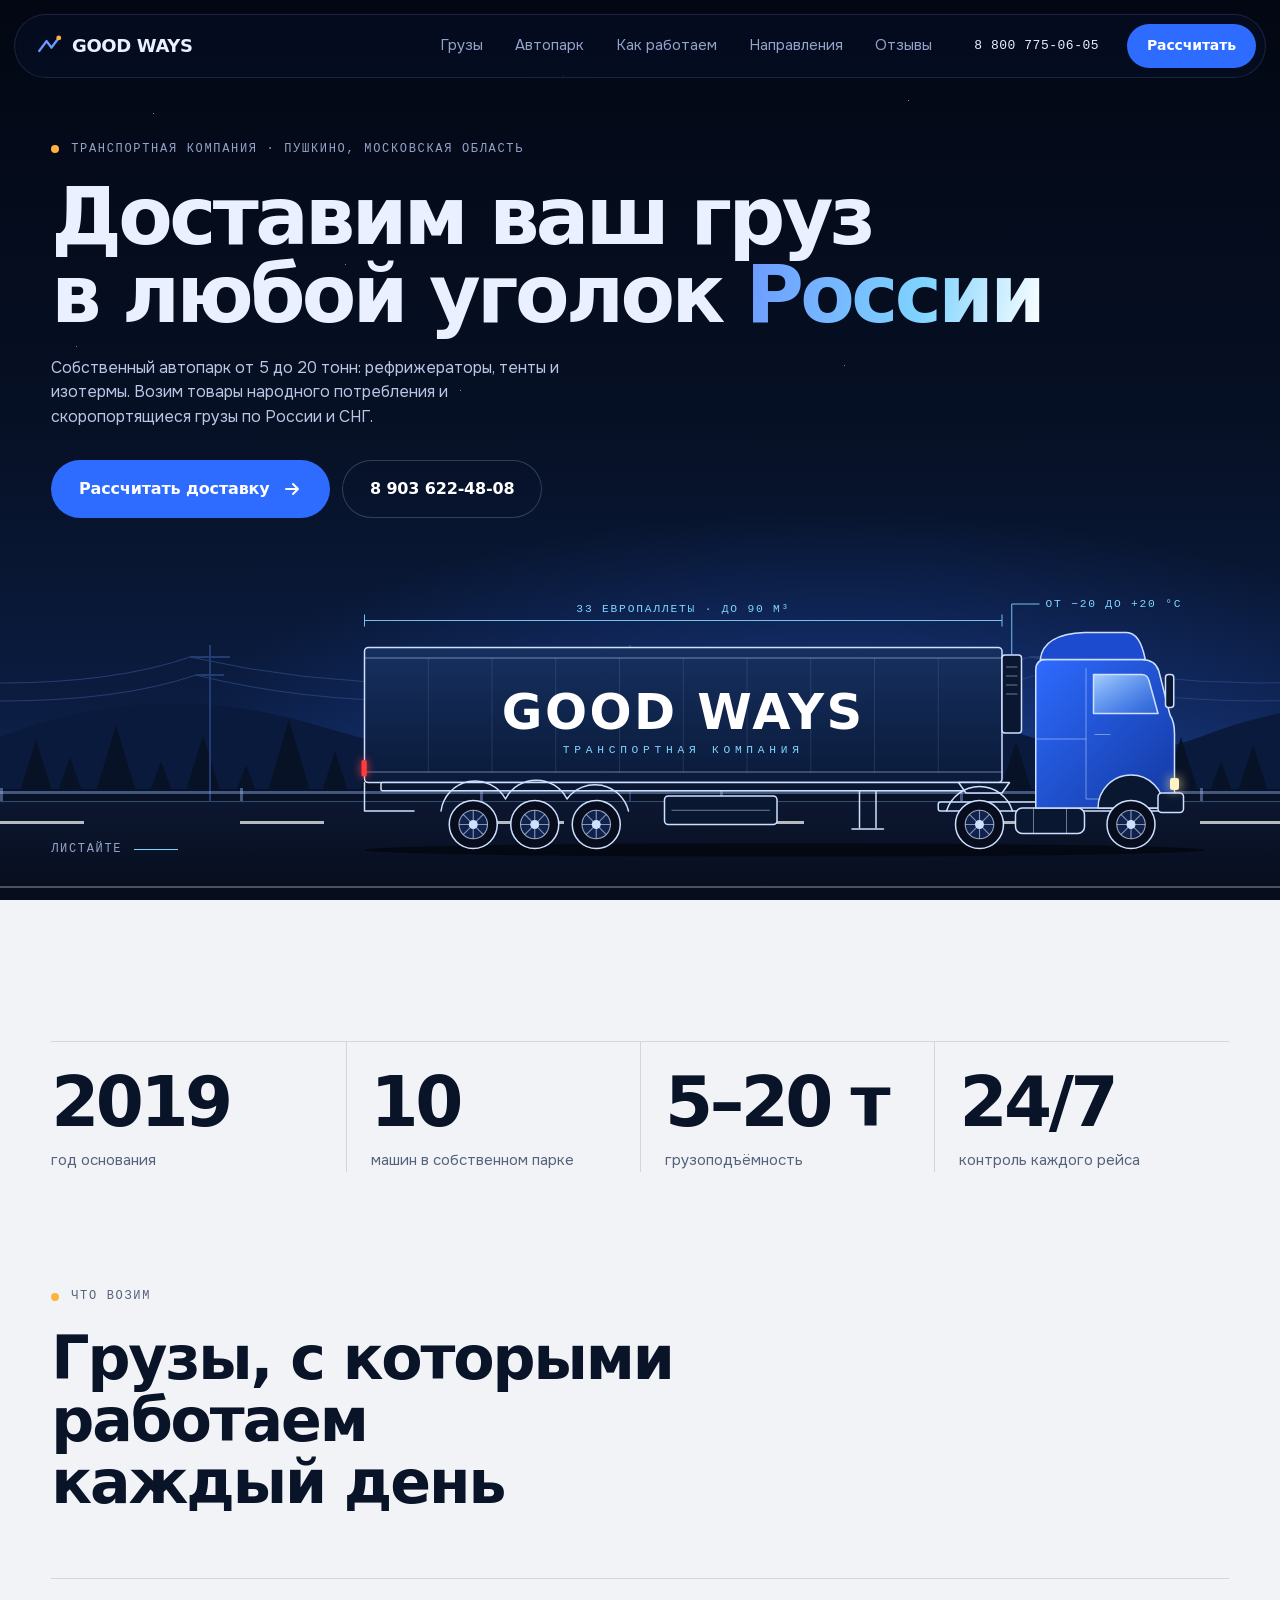
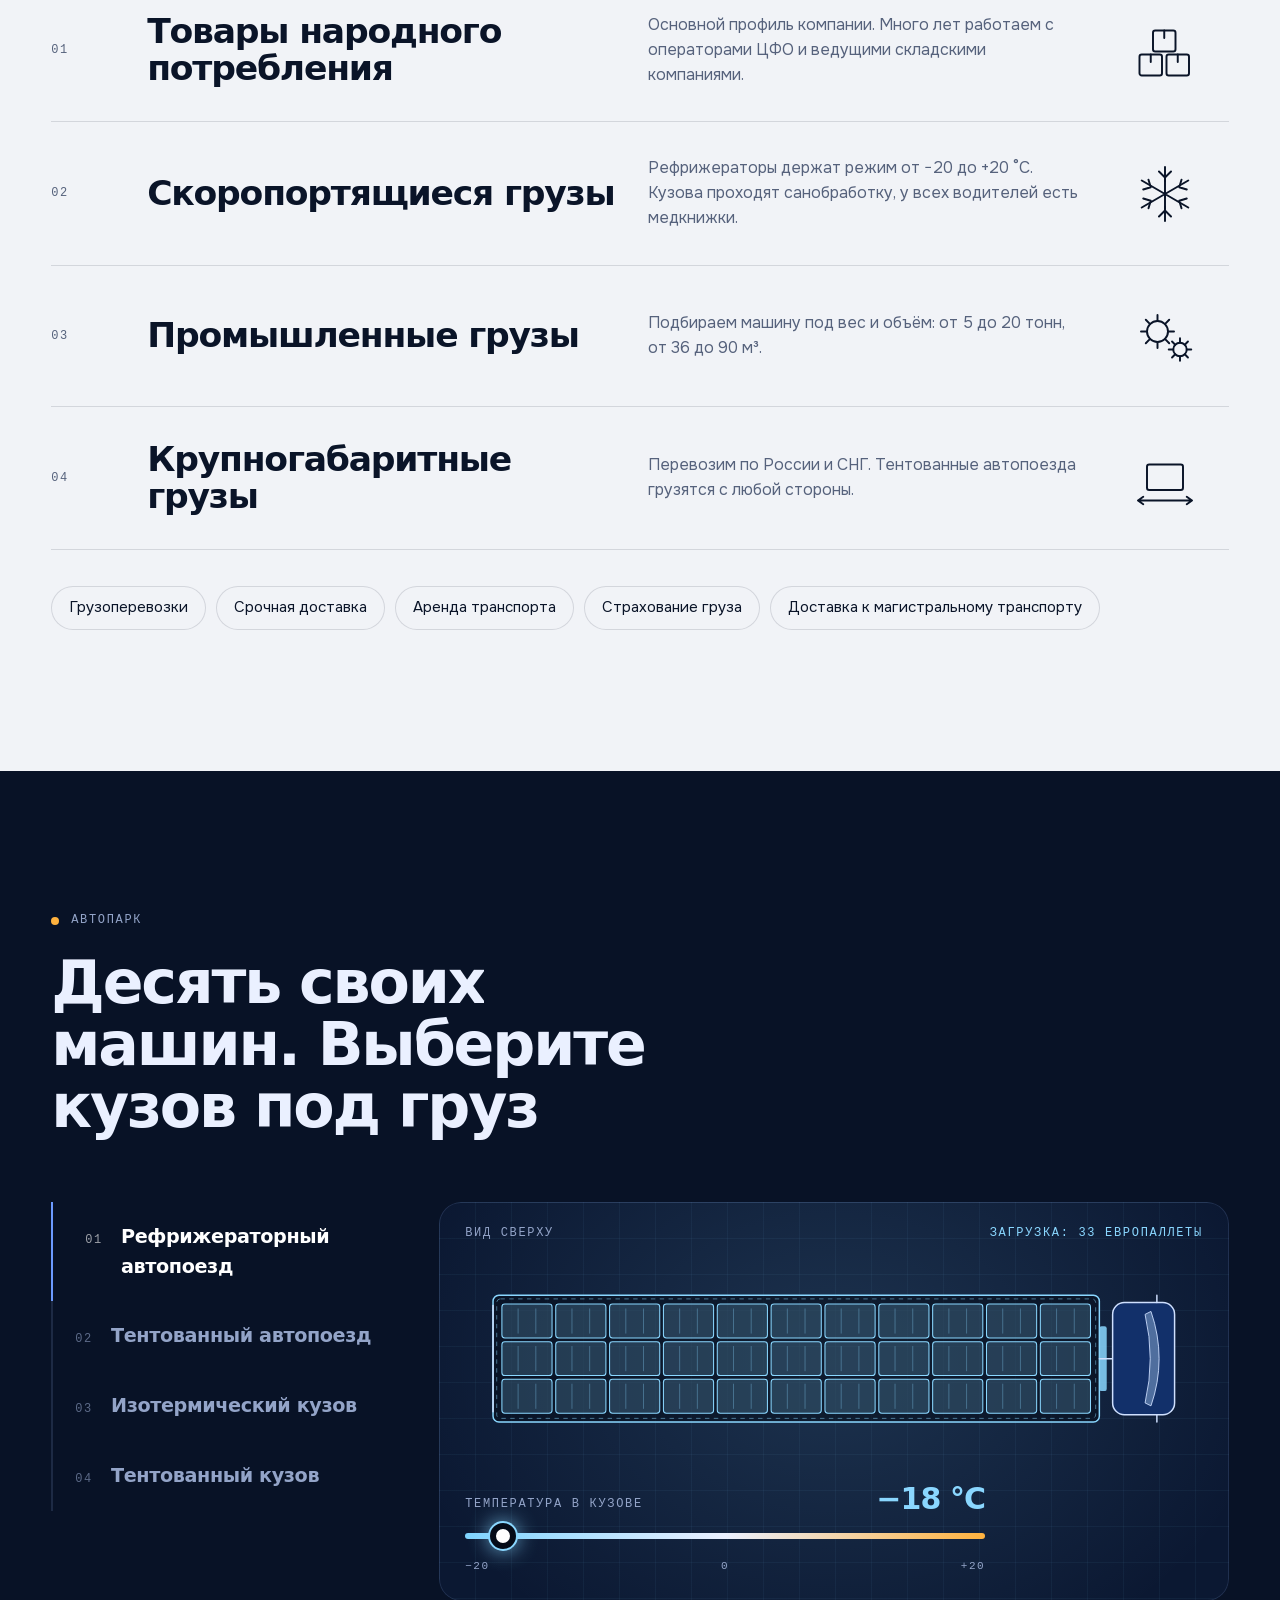
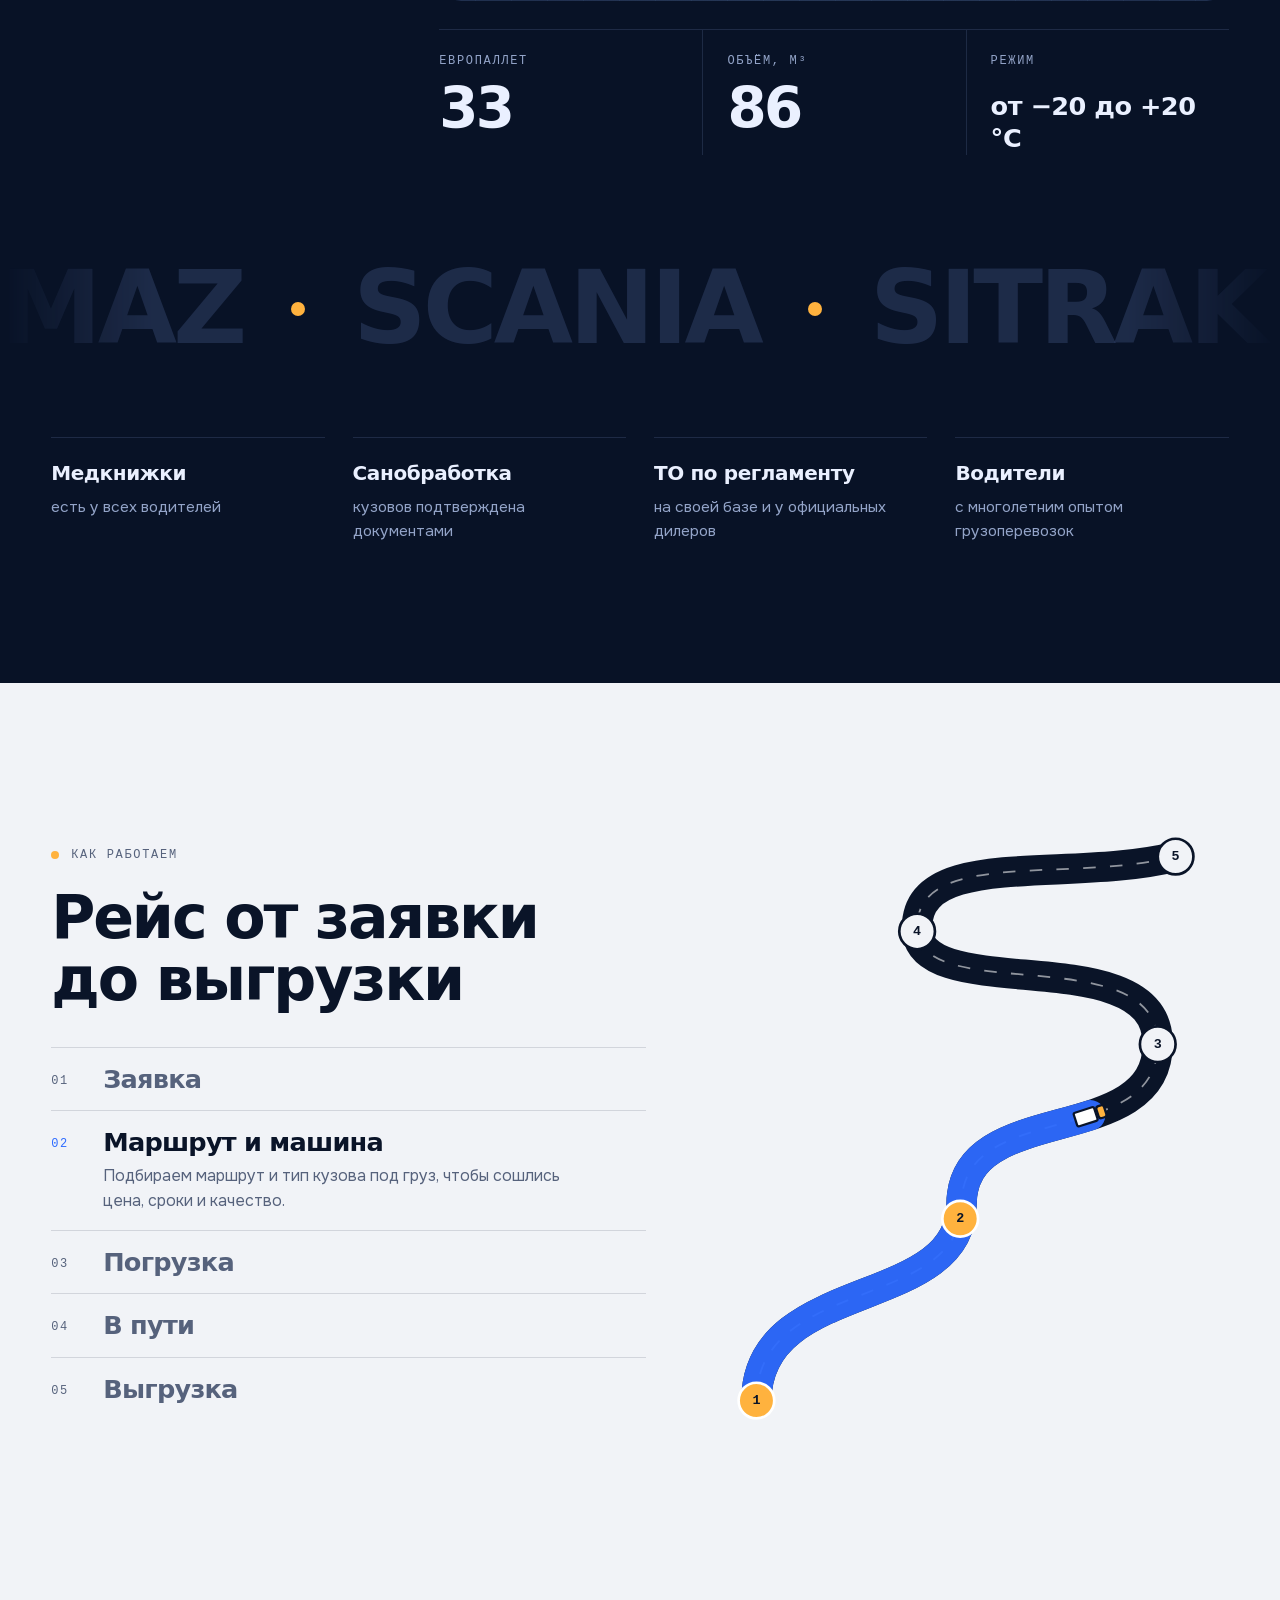
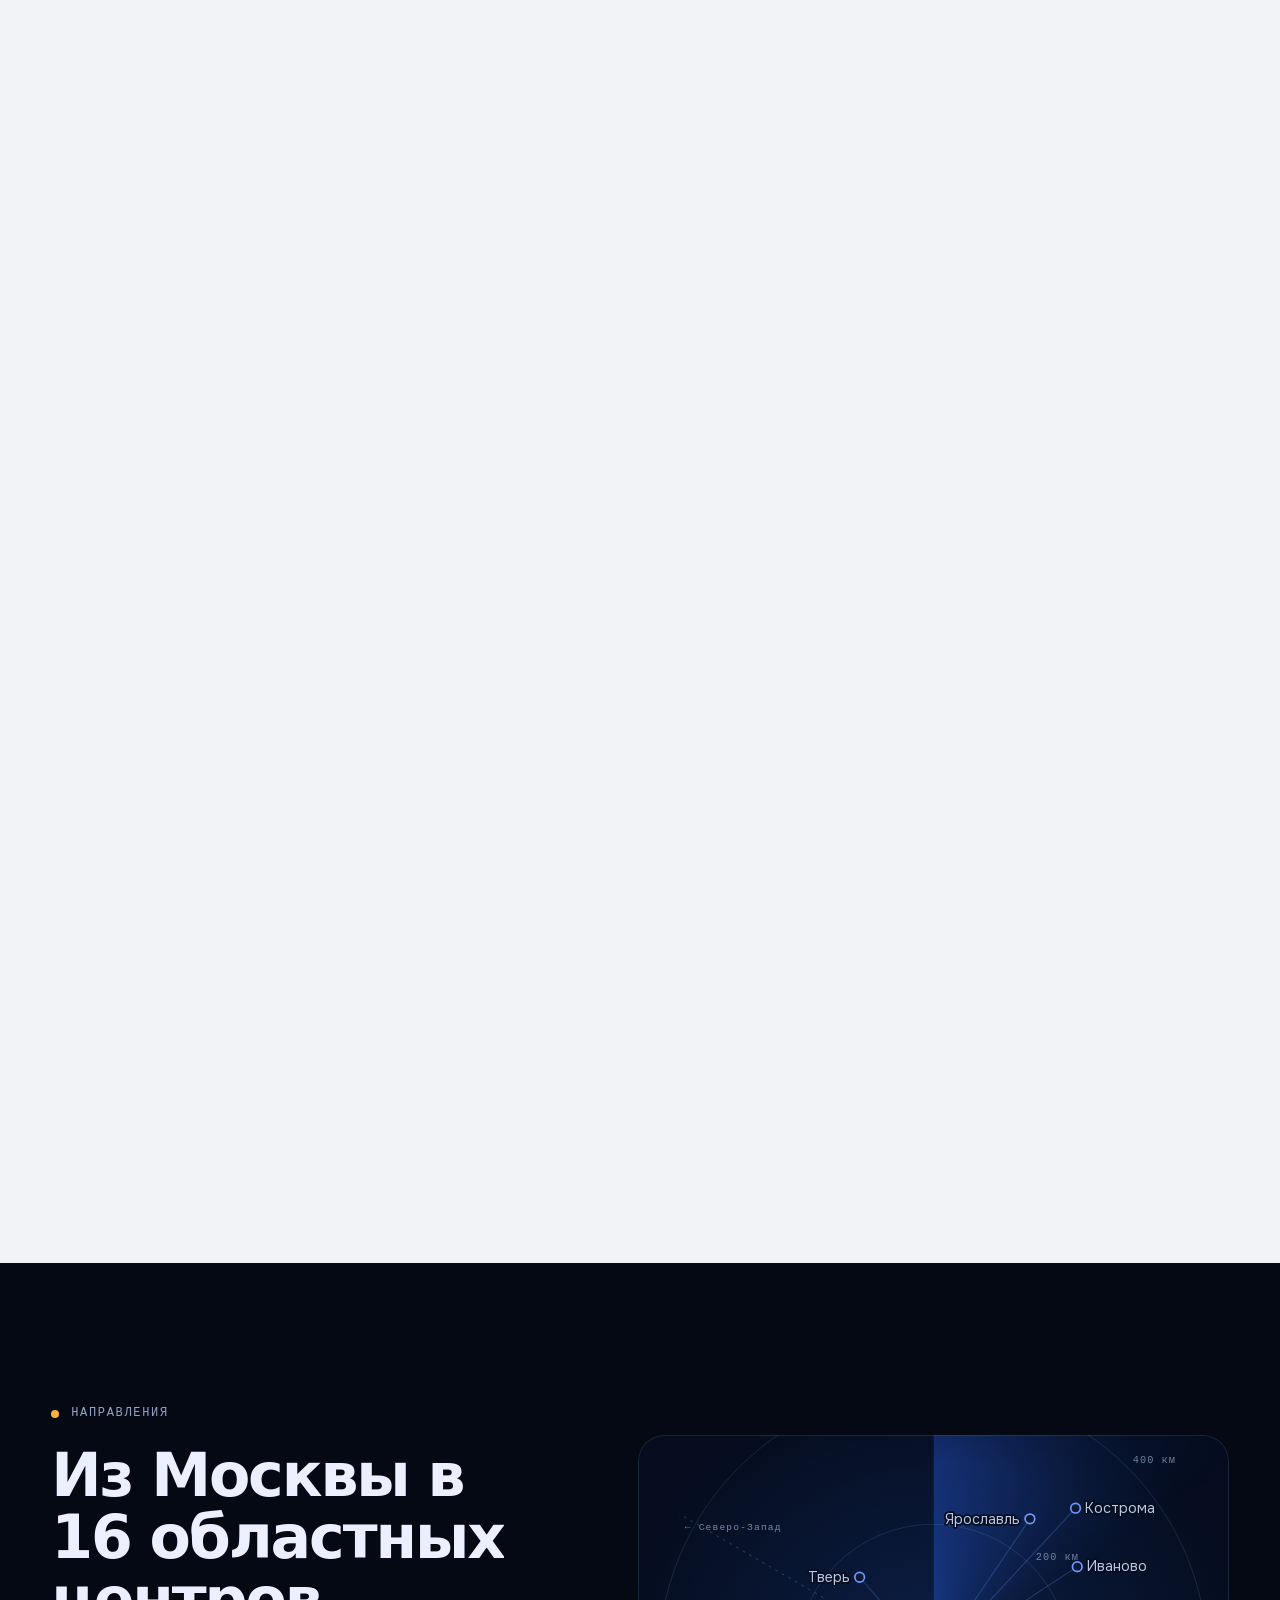
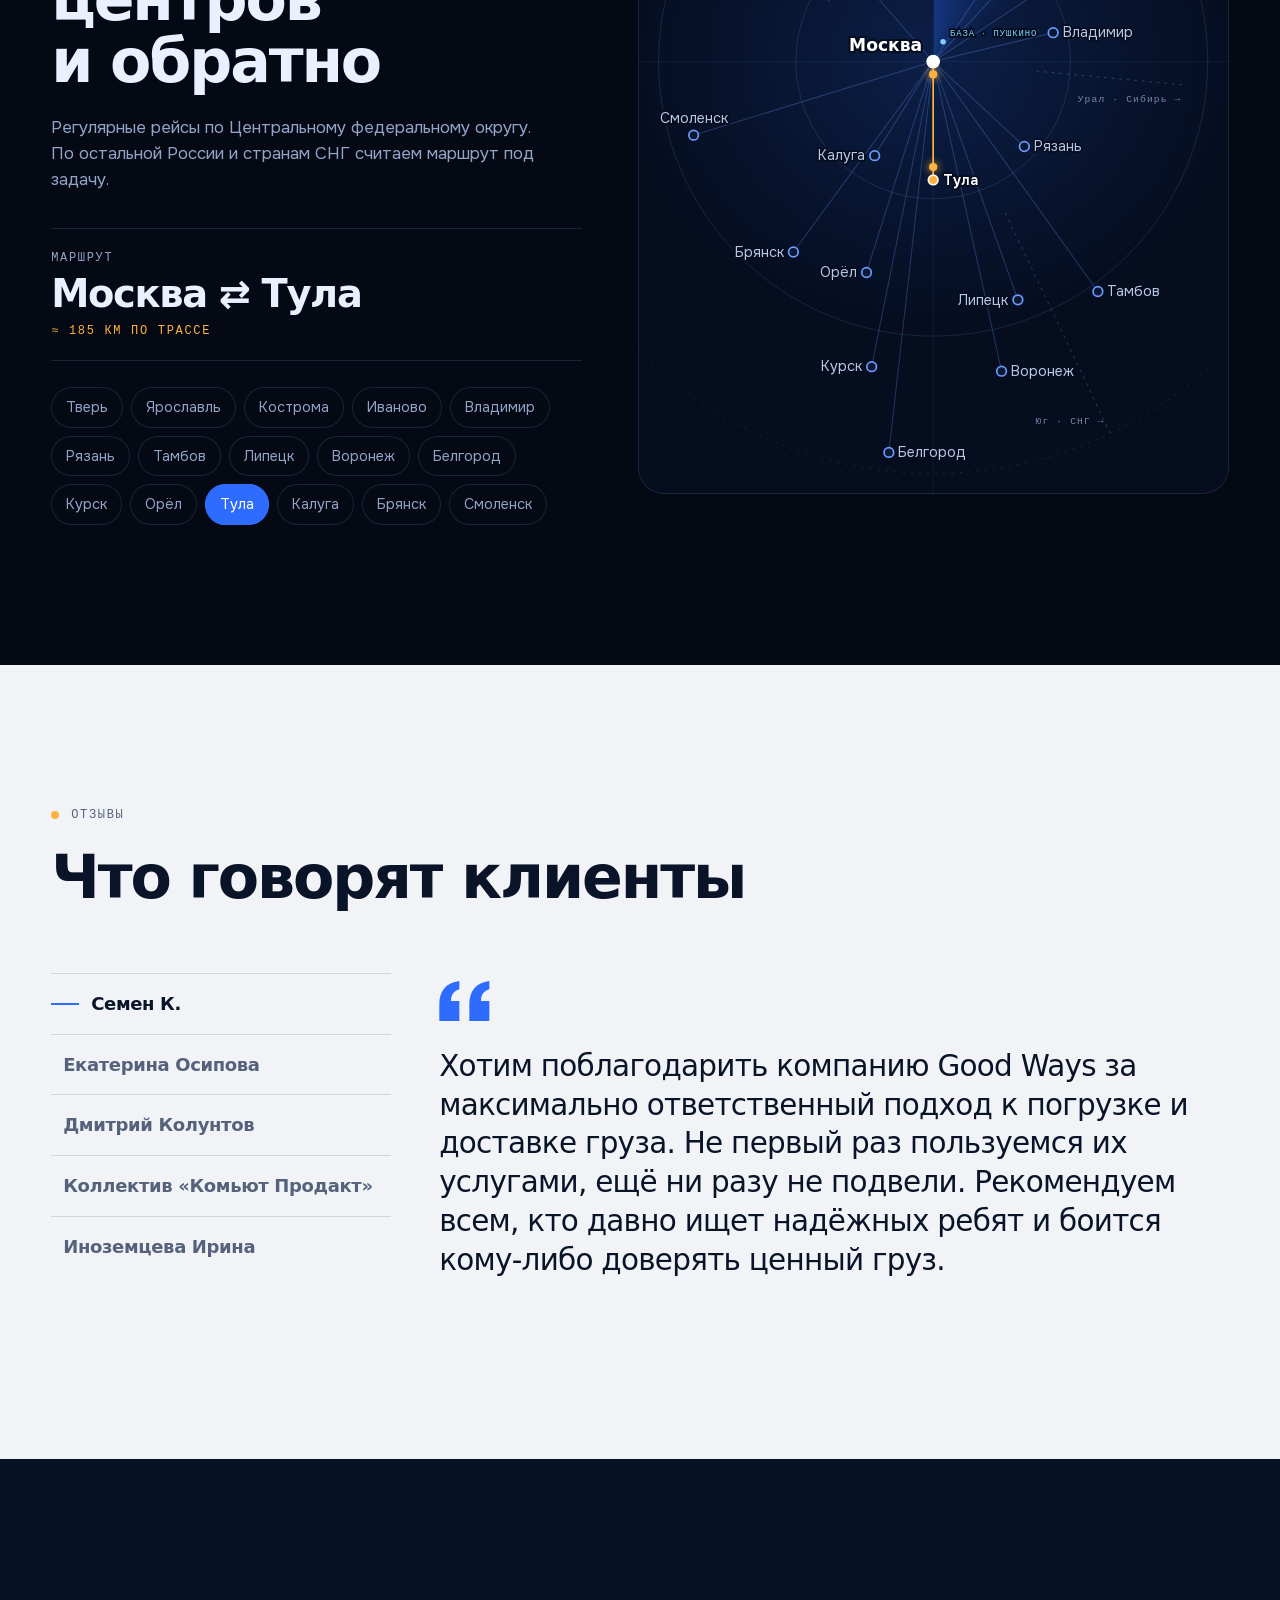
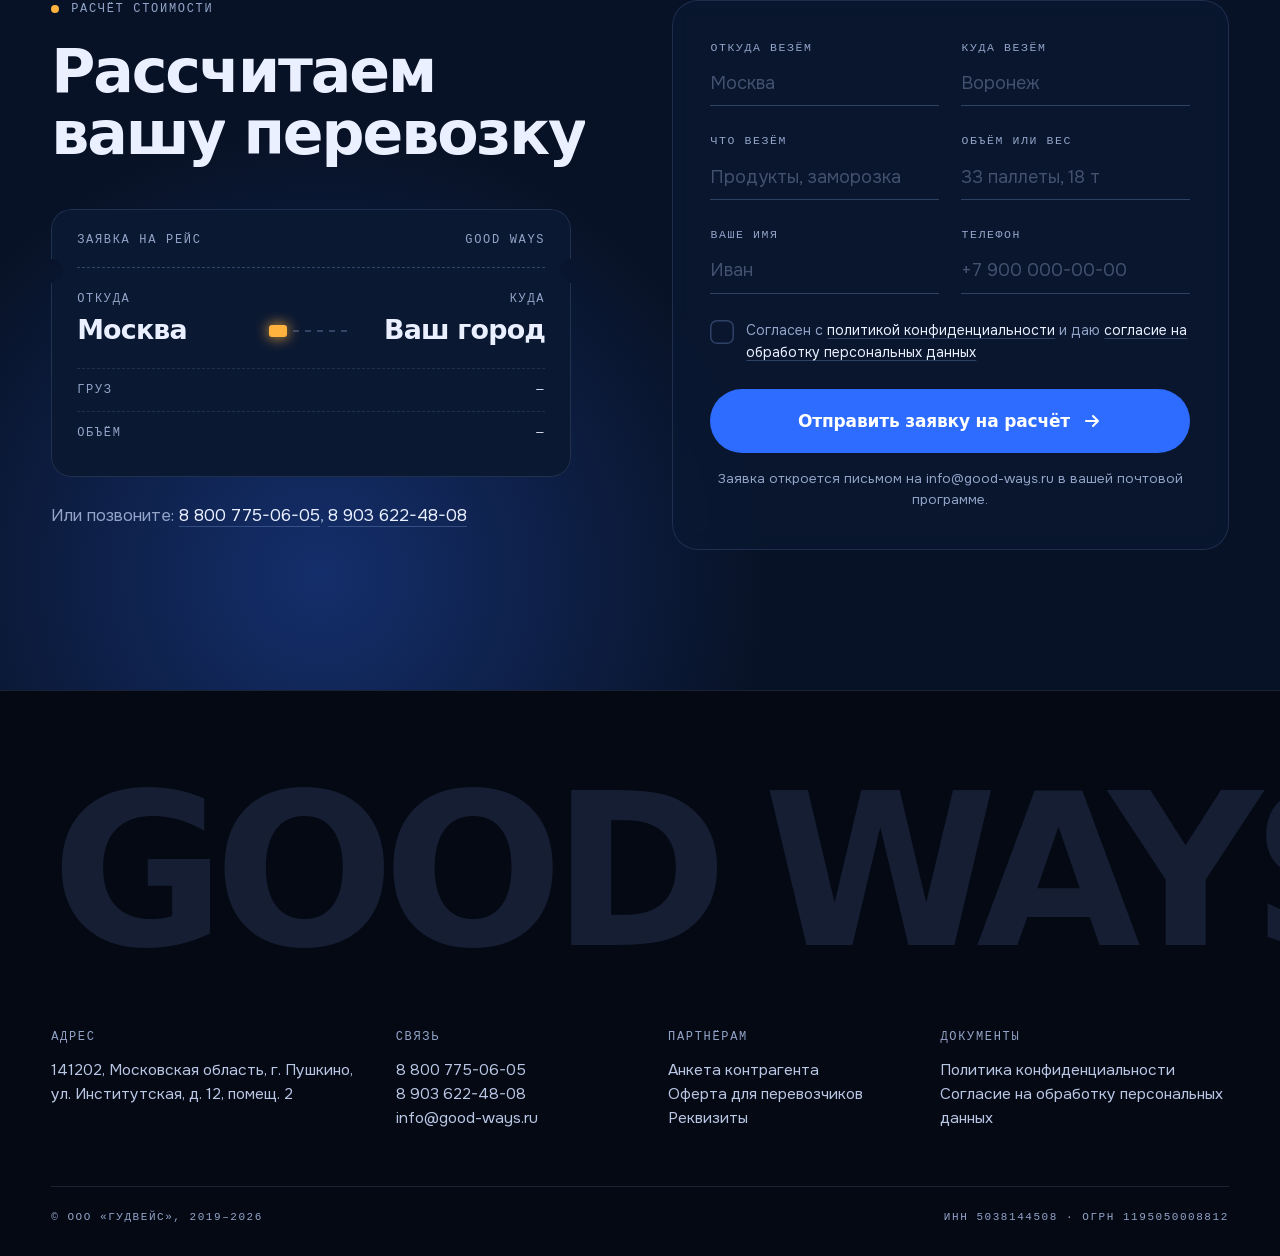
==== index.html @ a0a0af66 "Good Ways: концепт редизайна сайта транспортной компании Co-Authored-By: Claude Fable 5.2 <noreply@a" ====
<!doctype html>
<html lang="ru">
<head>
<meta charset="utf-8">
<meta name="viewport" content="width=device-width, initial-scale=1">
<title>Good Ways — грузоперевозки по России и СНГ, собственный автопарк от 5 до 20 тонн</title>
<meta name="description" content="Транспортная компания Good Ways (ООО «Гудвейс», Пушкино): рефрижераторы, тенты и изотермы от 5 до 20 тонн. Возим товары народного потребления и скоропортящиеся грузы по России и СНГ.">
<meta name="theme-color" content="#050B18">
<meta name="robots" content="noindex">
<meta property="og:title" content="Good Ways — грузоперевозки по России и СНГ">
<meta property="og:description" content="Собственный автопарк от 5 до 20 тонн: рефрижераторы, тенты, изотермы. Контроль рейса 24/7.">
<meta property="og:type" content="website">
<link rel="icon" href="assets/img/favicon.svg" type="image/svg+xml">
<link rel="preload" href="assets/fonts/manrope-cyrillic-wght-normal.woff2" as="font" type="font/woff2" crossorigin>
<link rel="stylesheet" href="css/fonts.css">
<link rel="stylesheet" href="css/style.css">
</head>
<body class="is-loading">
<a class="skip" href="#main">К содержанию</a>

<!-- ============ ИНТРО ============ -->
<div class="intro" aria-hidden="true">
  <div class="intro-in">
    <div class="intro-word"><span>GOOD</span><span>WAYS</span></div>
    <div class="intro-line"><i></i></div>
    <div class="intro-meta mono"><span>Пушкино</span><span class="intro-pct">000</span><span>Россия · СНГ</span></div>
  </div>
</div>

<!-- ============ ШАПКА ============ -->
<header class="hdr" id="hdr">
  <a class="logo" href="#top" aria-label="Good Ways — на главную">
    <svg class="logo-mark" viewBox="0 0 32 32" aria-hidden="true"><path d="M4 22 L13 10 L19 18 L28 6" fill="none" stroke="currentColor" stroke-width="3" stroke-linecap="round" stroke-linejoin="round"/><circle cx="28" cy="6" r="3" fill="var(--amber)"/></svg>
    <span>GOOD&nbsp;WAYS</span>
  </a>
  <nav class="nav" id="nav" aria-label="Разделы">
    <a href="#cargo">Грузы</a>
    <a href="#fleet">Автопарк</a>
    <a href="#how">Как работаем</a>
    <a href="#routes">Направления</a>
    <a href="#reviews">Отзывы</a>
  </nav>
  <a class="hdr-tel mono" href="tel:88007750605">8 800 775-06-05</a>
  <a class="btn btn-sm" href="#calc" data-magnet><span>Рассчитать</span></a>
  <button class="burger" id="burger" aria-expanded="false" aria-controls="nav" aria-label="Меню"><i></i><i></i></button>
</header>

<main id="main">

<!-- ============ ПЕРВЫЙ ЭКРАН ============ -->
<section class="hero" id="top">
  <div class="sky" aria-hidden="true"><div class="stars"></div><div class="glow"></div></div>

  <div class="wrap hero-copy">
    <p class="eyebrow mono"><i class="dot"></i>Транспортная компания · Пушкино, Московская область</p>
    <h1 class="hero-h">
      <span class="ln"><span>Доставим ваш груз</span></span>
      <span class="ln"><span>в любой уголок <em>России</em></span></span>
    </h1>
    <p class="hero-lead">Собственный автопарк от 5 до 20 тонн: рефрижераторы, тенты и изотермы. Возим товары народного потребления и скоропортящиеся грузы по России и СНГ.</p>
    <div class="hero-cta">
      <a class="btn" href="#calc" data-magnet><span>Рассчитать доставку</span><svg viewBox="0 0 20 20" aria-hidden="true"><path d="M4 10h12M11 5l5 5-5 5" fill="none" stroke="currentColor" stroke-width="2" stroke-linecap="round" stroke-linejoin="round"/></svg></a>
      <a class="btn btn-line" href="tel:89036224808"><span>8 903 622-48-08</span></a>
    </div>
  </div>

  <div class="scene" aria-hidden="true">
    <div class="lyr lyr-hills mv"></div>
    <div class="lyr lyr-trees mv"></div>
    <div class="lyr lyr-poles mv"></div>
    <div class="road">
      <div class="rail mv"></div>
      <div class="dash mv"></div>
    </div>

    <svg class="truck" viewBox="0 0 1200 380" role="img" aria-label="Автопоезд Good Ways">
      <defs>
        <linearGradient id="gSide" x1="0" y1="0" x2="0" y2="1"><stop offset="0" stop-color="#16305f"/><stop offset="1" stop-color="#0a1a3a"/></linearGradient>
        <linearGradient id="gCab" x1="0" y1="0" x2="1" y2="1"><stop offset="0" stop-color="#2E6BFF"/><stop offset="1" stop-color="#1238a0"/></linearGradient>
        <linearGradient id="gBeam" x1="0" y1="0" x2="1" y2="0"><stop offset="0" stop-color="#fff6d8" stop-opacity=".55"/><stop offset="1" stop-color="#fff6d8" stop-opacity="0"/></linearGradient>
        <linearGradient id="gGlass" x1="0" y1="0" x2="1" y2="1"><stop offset="0" stop-color="#bfe3ff" stop-opacity=".85"/><stop offset="1" stop-color="#5aa0ff" stop-opacity=".25"/></linearGradient>
      </defs>

      <!-- свет фар -->
      <polygon class="beam" points="1114,258 1900,196 1900,352 1114,274" fill="url(#gBeam)"/>
      <ellipse class="shadow" cx="590" cy="352" rx="560" ry="9"/>

      <g class="body">
        <!-- прицеп -->
        <rect class="dr f-side" x="30" y="82" width="850" height="180" rx="5"/>
        <path class="dr thin" d="M30 96 H880 M30 248 H880"/>
        <path class="dr rib" d="M115 96V248 M200 96V248 M285 96V248 M370 96V248 M455 96V248 M540 96V248 M625 96V248 M710 96V248 M795 96V248"/>
        <text class="t-brand" x="455" y="190" text-anchor="middle">GOOD WAYS</text>
        <text class="t-sub" x="455" y="222" text-anchor="middle">ТРАНСПОРТНАЯ КОМПАНИЯ</text>
        <!-- холодильная установка -->
        <rect class="dr f-dark" x="880" y="92" width="26" height="104" rx="4"/>
        <path class="dr thin" d="M886 108H900 M886 120H900 M886 132H900 M886 144H900"/>
        <!-- рама прицепа, опоры, ящик -->
        <rect class="dr f-dark" x="52" y="262" width="800" height="11" rx="2"/>
        <path class="dr" d="M690 273V322 M712 273V322 M680 324H722"/>
        <rect class="dr f-dark" x="430" y="280" width="150" height="38" rx="5"/>
        <path class="dr thin" d="M440 299H570"/>
        <path class="dr" d="M30 300H96 M30 262V300"/>
        <rect class="tail" x="26" y="232" width="7" height="22" rx="2"/>
        <!-- крылья -->
        <path class="dr" d="M132 300 A46 46 0 0 1 218 284 A46 46 0 0 1 300 284 A46 46 0 0 1 382 300"/>
        <!-- тягач: рама, бак, седло -->
        <rect class="dr f-dark" x="795" y="288" width="300" height="12" rx="3"/>
        <path class="dr f-dark" d="M822 262 H890 L880 276 H832 Z"/>
        <rect class="dr f-dark" x="898" y="296" width="92" height="34" rx="9"/>
        <path class="dr thin" d="M922 296V330 M966 296V330"/>
        <path class="dr" d="M806 300 A46 46 0 0 1 894 300"/>
        <!-- кабина -->
        <path class="dr f-cab" d="M925 296 V112 Q925 98 939 98 H1066 Q1084 98 1089 113 L1104 172 Q1110 181 1110 197 V296 Z"/>
        <path class="dr f-cab2" d="M931 98 Q935 64 990 62 H1046 Q1064 62 1071 98 Z"/>
        <path class="dr f-glass" d="M1002 118 H1066 Q1074 118 1076 126 L1088 170 H1002 Z"/>
        <path class="dr thin" d="M992 110 V284 H1108 M925 204 H992 M1004 198 H1024"/>
        <rect class="dr f-dark" x="1098" y="118" width="11" height="44" rx="4"/>
        <path class="dr f-dark" d="M1008 296 A44 44 0 0 1 1096 296 Z"/>
        <rect class="dr f-dark" x="1088" y="276" width="34" height="26" rx="5"/>
        <rect class="lamp" x="1104" y="256" width="12" height="16" rx="3"/>
      </g>

      <!-- колёса -->
      <g class="wheels">
        <g class="wh" transform="translate(175 318)"><g class="spin"><circle class="tire" r="32"/><circle class="rim" r="19"/><path class="spk" d="M0-19V19 M-19 0H19 M-13.4-13.4L13.4 13.4 M-13.4 13.4L13.4-13.4"/><circle class="hub" r="6"/></g></g>
        <g class="wh" transform="translate(257 318)"><g class="spin"><circle class="tire" r="32"/><circle class="rim" r="19"/><path class="spk" d="M0-19V19 M-19 0H19 M-13.4-13.4L13.4 13.4 M-13.4 13.4L13.4-13.4"/><circle class="hub" r="6"/></g></g>
        <g class="wh" transform="translate(339 318)"><g class="spin"><circle class="tire" r="32"/><circle class="rim" r="19"/><path class="spk" d="M0-19V19 M-19 0H19 M-13.4-13.4L13.4 13.4 M-13.4 13.4L13.4-13.4"/><circle class="hub" r="6"/></g></g>
        <g class="wh" transform="translate(850 318)"><g class="spin"><circle class="tire" r="32"/><circle class="rim" r="19"/><path class="spk" d="M0-19V19 M-19 0H19 M-13.4-13.4L13.4 13.4 M-13.4 13.4L13.4-13.4"/><circle class="hub" r="6"/></g></g>
        <g class="wh" transform="translate(1052 318)"><g class="spin"><circle class="tire" r="32"/><circle class="rim" r="19"/><path class="spk" d="M0-19V19 M-19 0H19 M-13.4-13.4L13.4 13.4 M-13.4 13.4L13.4-13.4"/><circle class="hub" r="6"/></g></g>
      </g>

      <!-- размеры, как на чертеже -->
      <g class="ann">
        <path class="ann-l" d="M30 46 H880 M30 38 V54 M880 38 V54"/>
        <text class="ann-t" x="455" y="34" text-anchor="middle">33 ЕВРОПАЛЛЕТЫ · ДО 90 М³</text>
        <path class="ann-l" d="M893 92 V24 H930"/>
        <text class="ann-t" x="938" y="28">ОТ −20 ДО +20 °C</text>
      </g>
    </svg>
  </div>

  <a class="scroll-hint mono" href="#cargo" aria-label="Листать дальше"><span>Листайте</span><i></i></a>
</section>

<!-- ============ ГРУЗЫ ============ -->
<section class="sec sec-light" id="cargo">
  <div class="wrap">
    <div class="facts" id="facts">
      <div class="fact"><b><span data-count="2019" data-plain>2019</span></b><span>год основания</span></div>
      <div class="fact"><b><span data-count="10">10</span></b><span>машин в собственном парке</span></div>
      <div class="fact"><b>5–<span data-count="20">20</span>&nbsp;т</b><span>грузоподъёмность</span></div>
      <div class="fact"><b><span data-count="24">24</span>/7</b><span>контроль каждого рейса</span></div>
    </div>

    <div class="sec-head">
      <p class="eyebrow mono dark"><i class="dot"></i>Что возим</p>
      <h2 class="h2" data-split>Грузы, с которыми работаем каждый день</h2>
    </div>

    <ul class="cargo" id="cargoList">
      <li class="cargo-row" tabindex="0">
        <span class="cargo-n mono">01</span>
        <h3>Товары народного потребления</h3>
        <p>Основной профиль компании. Много лет работаем с операторами ЦФО и ведущими складскими компаниями.</p>
        <svg class="cargo-ic ic-boxes" viewBox="0 0 96 96" aria-hidden="true"><rect class="bx b1" x="14" y="54" width="30" height="28" rx="3"/><rect class="bx b2" x="50" y="54" width="30" height="28" rx="3"/><rect class="bx b3" x="32" y="22" width="30" height="28" rx="3"/><path class="tp" d="M29 54v10M65 54v10M47 22v10"/></svg>
      </li>
      <li class="cargo-row" tabindex="0">
        <span class="cargo-n mono">02</span>
        <h3>Скоропортящиеся грузы</h3>
        <p>Рефрижераторы держат режим от −20 до +20 °C. Кузова проходят санобработку, у всех водителей есть медкнижки.</p>
        <svg class="cargo-ic ic-snow" viewBox="0 0 96 96" aria-hidden="true"><g class="flake"><path d="M48 12v72M17 30l62 36M17 66l62-36"/><path d="M40 18l8 8 8-8M40 78l8-8 8 8M19 42l10-3-3-10M77 54l-10 3 3 10M19 54l10 3-3 10M77 42l-10-3 3-10"/></g></svg>
      </li>
      <li class="cargo-row" tabindex="0">
        <span class="cargo-n mono">03</span>
        <h3>Промышленные грузы</h3>
        <p>Подбираем машину под вес и объём: от 5 до 20 тонн, от 36 до 90 м³.</p>
        <svg class="cargo-ic ic-gear" viewBox="0 0 96 96" aria-hidden="true"><g class="gear g1"><circle cx="38" cy="42" r="14"/><path d="M38 20v8M38 56v8M16 42h8M52 42h8M22.4 26.4l5.7 5.7M47.9 51.9l5.7 5.7M22.4 57.6l5.7-5.7M47.9 32.1l5.7-5.7"/></g><g class="gear g2"><circle cx="68" cy="66" r="9"/><path d="M68 51v6M68 75v6M53 66h6M77 66h6M57.4 55.4l4.2 4.2M74.4 72.4l4.2 4.2M57.4 76.6l4.2-4.2M74.4 59.6l4.2-4.2"/></g></svg>
      </li>
      <li class="cargo-row" tabindex="0">
        <span class="cargo-n mono">04</span>
        <h3>Крупногабаритные грузы</h3>
        <p>Перевозим по России и СНГ. Тентованные автопоезда грузятся с любой стороны.</p>
        <svg class="cargo-ic ic-size" viewBox="0 0 96 96" aria-hidden="true"><rect class="bx" x="24" y="30" width="48" height="34" rx="3"/><path class="ar a1" d="M12 78h72M12 78l7-5M12 78l7 5M84 78l-7-5M84 78l-7 5"/><path class="ar a2" d="M84 20v52" opacity="0"/></svg>
      </li>
    </ul>

    <ul class="chips" aria-label="Услуги">
      <li>Грузоперевозки</li><li>Срочная доставка</li><li>Аренда транспорта</li><li>Страхование груза</li><li>Доставка к магистральному транспорту</li>
    </ul>
  </div>
</section>

<!-- ============ АВТОПАРК ============ -->
<section class="sec sec-dark" id="fleet">
  <div class="wrap">
    <div class="sec-head">
      <p class="eyebrow mono"><i class="dot"></i>Автопарк</p>
      <h2 class="h2" data-split>Десять своих машин. Выберите кузов под груз</h2>
    </div>

    <div class="cfg" id="cfg">
      <div class="cfg-tabs" role="tablist" aria-label="Тип кузова">
        <button role="tab" aria-selected="true" data-type="ref"><span class="mono">01</span>Рефрижераторный автопоезд</button>
        <button role="tab" aria-selected="false" data-type="tent" tabindex="-1"><span class="mono">02</span>Тентованный автопоезд</button>
        <button role="tab" aria-selected="false" data-type="iso" tabindex="-1"><span class="mono">03</span>Изотермический кузов</button>
        <button role="tab" aria-selected="false" data-type="tentk" tabindex="-1"><span class="mono">04</span>Тентованный кузов</button>
      </div>

      <div class="cfg-stage" data-type="ref">
        <div class="cfg-top mono"><span>Вид сверху</span><span id="cfgNote">Загрузка: 33 европаллеты</span></div>
        <svg class="cfg-svg" id="cfgSvg" viewBox="0 0 1000 300" role="img" aria-label="Схема загрузки кузова европаллетами"></svg>
        <div class="cfg-temp" id="cfgTemp">
          <label for="temp" class="mono">Температура в кузове</label>
          <output id="tempOut" for="temp">−18 °C</output>
          <input type="range" id="temp" min="-20" max="20" step="1" value="-18" aria-valuetext="минус 18 градусов">
          <div class="cfg-scale mono"><span>−20</span><span>0</span><span>+20</span></div>
        </div>
      </div>

      <dl class="cfg-specs">
        <div><dt class="mono">Европаллет</dt><dd id="spPal">33</dd></div>
        <div><dt class="mono">Объём, м³</dt><dd id="spVol">86</dd></div>
        <div><dt class="mono" id="spKey">Режим</dt><dd id="spVal" class="sm">от −20 до +20 °C</dd></div>
      </dl>
    </div>

    <div class="marks" aria-label="Марки автомобилей">
      <div class="marks-track"><span>MAZ</span><i></i><span>SCANIA</span><i></i><span>SITRAK</span><i></i><span>ГАЗЕЛЬ</span><i></i><span>MAZ</span><i></i><span>SCANIA</span><i></i><span>SITRAK</span><i></i><span>ГАЗЕЛЬ</span><i></i></div>
    </div>

    <ul class="trust">
      <li><b>Медкнижки</b>есть у всех водителей</li>
      <li><b>Санобработка</b>кузовов подтверждена документами</li>
      <li><b>ТО по регламенту</b>на своей базе и у официальных дилеров</li>
      <li><b>Водители</b>с многолетним опытом грузоперевозок</li>
    </ul>
  </div>
</section>

<!-- ============ КАК РАБОТАЕМ ============ -->
<section class="how sec-light" id="how">
  <div class="how-pin">
    <div class="wrap how-grid">
      <div class="how-copy">
        <p class="eyebrow mono dark"><i class="dot"></i>Как работаем</p>
        <h2 class="h2">Рейс от заявки до выгрузки</h2>
        <ol class="steps" id="steps">
          <li class="is-on"><span class="mono">01</span><div><h3>Заявка</h3><p>Звоните или оставляете заявку: откуда, куда, что везём и какой объём.</p></div></li>
          <li><span class="mono">02</span><div><h3>Маршрут и машина</h3><p>Подбираем маршрут и тип кузова под груз, чтобы сошлись цена, сроки и качество.</p></div></li>
          <li><span class="mono">03</span><div><h3>Погрузка</h3><p>Подаём машину к точке загрузки. Кузов после санобработки, водитель с медкнижкой.</p></div></li>
          <li><span class="mono">04</span><div><h3>В пути</h3><p>На машинах спутниковая навигация: статус и местоположение груза известны в любой момент. Контроль 24/7.</p></div></li>
          <li><span class="mono">05</span><div><h3>Выгрузка</h3><p>Привозим на склад, в магазин или к точке загрузки магистрального транспорта.</p></div></li>
        </ol>
      </div>
      <div class="how-map" aria-hidden="true">
        <svg viewBox="0 0 600 720" id="howSvg">
          <path class="how-road" id="howBase" d="M70 660 C 70 520, 300 560, 300 440 S 520 380, 520 260 S 250 220, 250 130 S 420 80, 540 50"/>
          <path class="how-prog" id="howProg" d="M70 660 C 70 520, 300 560, 300 440 S 520 380, 520 260 S 250 220, 250 130 S 420 80, 540 50"/>
          <g id="howNodes"></g>
          <g id="howTruck" class="how-truck"><rect x="-17" y="-8" width="24" height="16" rx="2"/><rect x="9" y="-7" width="9" height="14" rx="3"/></g>
        </svg>
      </div>
    </div>
  </div>
</section>

<!-- ============ НАПРАВЛЕНИЯ ============ -->
<section class="sec sec-night" id="routes">
  <div class="wrap routes">
    <div class="routes-copy">
      <p class="eyebrow mono"><i class="dot"></i>Направления</p>
      <h2 class="h2" data-split>Из Москвы в 16 областных центров и обратно</h2>
      <p class="routes-lead">Регулярные рейсы по Центральному федеральному округу. По остальной России и странам СНГ считаем маршрут под задачу.</p>
      <div class="readout" aria-live="polite">
        <span class="mono">Маршрут</span>
        <b id="roName">Москва ⇄ Тула</b>
        <span class="mono" id="roKm">≈ 185 км по трассе</span>
      </div>
      <ul class="cities" id="cities"></ul>
    </div>
    <div class="radar" id="radar">
      <div class="radar-sweep" aria-hidden="true"></div>
      <svg id="radarSvg" viewBox="-430 -330 860 960" role="img" aria-label="Схема направлений из Москвы"></svg>
    </div>
  </div>
</section>

<!-- ============ ОТЗЫВЫ ============ -->
<section class="sec sec-light" id="reviews">
  <div class="wrap">
    <div class="sec-head">
      <p class="eyebrow mono dark"><i class="dot"></i>Отзывы</p>
      <h2 class="h2" data-split>Что говорят клиенты</h2>
    </div>
    <div class="rev" id="rev">
      <div class="rev-names" role="tablist" aria-label="Авторы отзывов">
        <button role="tab" aria-selected="true">Семен К.</button>
        <button role="tab" aria-selected="false" tabindex="-1">Екатерина Осипова</button>
        <button role="tab" aria-selected="false" tabindex="-1">Дмитрий Колунтов</button>
        <button role="tab" aria-selected="false" tabindex="-1">Коллектив «Комьют Продакт»</button>
        <button role="tab" aria-selected="false" tabindex="-1">Иноземцева Ирина</button>
      </div>
      <div class="rev-body">
        <svg class="rev-q" viewBox="0 0 64 48" aria-hidden="true"><path d="M0 48V28C0 12 8 2 24 0v10c-7 2-10 7-10 14h10v24H0zm36 0V28C36 12 44 2 60 0v10c-7 2-10 7-10 14h10v24H36z"/></svg>
        <blockquote class="is-on">Хотим поблагодарить компанию Good Ways за максимально ответственный подход к погрузке и доставке груза. Не первый раз пользуемся их услугами, ещё ни разу не подвели. Рекомендуем всем, кто давно ищет надёжных ребят и боится кому-либо доверять ценный груз.</blockquote>
        <blockquote>Ребята, вы правда лучшие. Очень быстрая доставка в отличие от многих компаний. Всё довезли аккуратно, всегда были на связи, мою беспокойную душу никак не потревожили. Спасибо ещё раз!</blockquote>
        <blockquote>Ответственная компания, приятное общение, работают с очень большими партиями, за что и выбрал их. Доставляют без вопросов, осторожно и строго по времени. Рекомендую.</blockquote>
        <blockquote>Выражаем благодарность сотрудникам компании Good Ways от коллектива «Комьют Продакт» за ответственный подход, своевременную неблизкую доставку и возможность доставки скоропортящихся продуктов. Очень выручили. Будем рекомендовать всем заинтересованным!</blockquote>
        <blockquote>Благодарю компанию Гудвейс за доставку небольшой, но очень ценной партии товаров ручной работы. Расположило бережное и заинтересованное отношение. На всех этапах были на связи, поддерживали в моём первом подобном опыте перевозки. Ещё раз обязательно к вам обращусь!</blockquote>
      </div>
    </div>
  </div>
</section>

<!-- ============ РАСЧЁТ ============ -->
<section class="sec sec-dark calc" id="calc">
  <div class="wrap calc-grid">
    <div class="calc-left">
      <p class="eyebrow mono"><i class="dot"></i>Расчёт стоимости</p>
      <h2 class="h2" data-split>Рассчитаем вашу перевозку</h2>
      <div class="bill" aria-hidden="true">
        <div class="bill-top mono"><span>Заявка на рейс</span><span>Good Ways</span></div>
        <div class="bill-route">
          <div><span class="mono">Откуда</span><b id="bFrom">Москва</b></div>
          <div class="bill-way"><i class="bill-truck"></i></div>
          <div><span class="mono">Куда</span><b id="bTo">Ваш город</b></div>
        </div>
        <div class="bill-row mono"><span>Груз</span><b id="bWhat">—</b></div>
        <div class="bill-row mono"><span>Объём</span><b id="bVol">—</b></div>
      </div>
      <p class="calc-or">Или позвоните: <a href="tel:88007750605">8 800 775-06-05</a>, <a href="tel:89036224808">8 903 622-48-08</a></p>
    </div>

    <form class="form" id="form" novalidate>
      <div class="f2">
        <label class="fld"><span>Откуда везём</span><input name="from" id="fFrom" autocomplete="off" required placeholder="Москва"></label>
        <label class="fld"><span>Куда везём</span><input name="to" id="fTo" autocomplete="off" required placeholder="Воронеж"></label>
      </div>
      <div class="f2">
        <label class="fld"><span>Что везём</span><input name="what" id="fWhat" autocomplete="off" placeholder="Продукты, заморозка"></label>
        <label class="fld"><span>Объём или вес</span><input name="vol" id="fVol" autocomplete="off" placeholder="33 паллеты, 18 т"></label>
      </div>
      <div class="f2">
        <label class="fld"><span>Ваше имя</span><input name="name" autocomplete="name" required placeholder="Иван"></label>
        <label class="fld"><span>Телефон</span><input name="tel" type="tel" inputmode="tel" autocomplete="tel" required placeholder="+7 900 000-00-00"></label>
      </div>
      <label class="chk"><input type="checkbox" name="agree" required><i></i><span>Согласен с <a href="privacy.html">политикой конфиденциальности</a> и даю <a href="consent.html">согласие на обработку персональных данных</a></span></label>
      <p class="form-err" id="formErr" role="alert" hidden></p>
      <button class="btn btn-wide" type="submit" data-magnet><span>Отправить заявку на расчёт</span><svg viewBox="0 0 20 20" aria-hidden="true"><path d="M4 10h12M11 5l5 5-5 5" fill="none" stroke="currentColor" stroke-width="2" stroke-linecap="round" stroke-linejoin="round"/></svg></button>
      <p class="form-note">Заявка откроется письмом на info@good-ways.ru в вашей почтовой программе.</p>
    </form>
  </div>
</section>
</main>

<!-- ============ ПОДВАЛ ============ -->
<footer class="ftr">
  <div class="wrap">
    <div class="ftr-word" aria-hidden="true"><span data-t="GOOD">GOOD</span><span data-t="WAYS">WAYS</span></div>
    <div class="ftr-grid">
      <div>
        <p class="mono ftr-k">Адрес</p>
        <p>141202, Московская область, г. Пушкино, ул. Институтская, д. 12, помещ. 2</p>
      </div>
      <div>
        <p class="mono ftr-k">Связь</p>
        <p><a href="tel:88007750605">8 800 775-06-05</a><br><a href="tel:89036224808">8 903 622-48-08</a><br><a href="mailto:info@good-ways.ru">info@good-ways.ru</a></p>
      </div>
      <div>
        <p class="mono ftr-k">Партнёрам</p>
        <p><a href="http://anketa.good-ways.ru/" rel="noopener">Анкета контрагента</a><br><a href="https://good-ways.ru/oferta" rel="noopener">Оферта для перевозчиков</a><br><a href="https://good-ways.ru/rekvizit" rel="noopener">Реквизиты</a></p>
      </div>
      <div>
        <p class="mono ftr-k">Документы</p>
        <p><a href="privacy.html">Политика конфиденциальности</a><br><a href="consent.html">Согласие на обработку персональных данных</a></p>
      </div>
    </div>
    <div class="ftr-bot mono"><span>© ООО «Гудвейс», 2019–2026</span><span>ИНН 5038144508 · ОГРН 1195050008812</span></div>
  </div>
</footer>

<script src="js/main.js" defer></script>
</body>
</html>
---- css/fonts.css ----
/* Шрифты лежат на сайте: без запросов к Google. Лицензия SIL OFL. */
@font-face{font-family:'Manrope';font-style:normal;font-weight:200 800;font-display:swap;
  src:url(../assets/fonts/manrope-cyrillic-wght-normal.woff2) format('woff2');
  unicode-range:U+0301,U+0400-045F,U+0490-0491,U+04B0-04B1,U+2116}
@font-face{font-family:'Manrope';font-style:normal;font-weight:200 800;font-display:swap;
  src:url(../assets/fonts/manrope-latin-wght-normal.woff2) format('woff2');
  unicode-range:U+0000-00FF,U+0131,U+0152-0153,U+02BB-02BC,U+02C6,U+02DA,U+02DC,U+2000-206F,U+20AC,U+2122,U+2191,U+2193,U+2212,U+2215,U+FEFF,U+FFFD}
@font-face{font-family:'Onest';font-style:normal;font-weight:300 700;font-display:swap;
  src:url(../assets/fonts/onest-normal-300-700-cyrillic-d1abf1.woff2) format('woff2');
  unicode-range:U+0301,U+0400-045F,U+0490-0491,U+04B0-04B1,U+2116}
@font-face{font-family:'Onest';font-style:normal;font-weight:300 700;font-display:swap;
  src:url(../assets/fonts/onest-normal-300-700-latin-fd7dbb.woff2) format('woff2');
  unicode-range:U+0000-00FF,U+0131,U+0152-0153,U+02BB-02BC,U+02C6,U+02DA,U+02DC,U+2000-206F,U+20AC,U+2122,U+2191,U+2193,U+2212,U+2215,U+FEFF,U+FFFD}
@font-face{font-family:'JetBrains Mono';font-style:normal;font-weight:400 700;font-display:swap;
  src:url(../assets/fonts/jetbrains-mono-cyrillic-ffa6bb.woff2) format('woff2');
  unicode-range:U+0301,U+0400-045F,U+0490-0491,U+04B0-04B1,U+2116}
@font-face{font-family:'JetBrains Mono';font-style:normal;font-weight:400 700;font-display:swap;
  src:url(../assets/fonts/jetbrains-mono-latin-1cd702.woff2) format('woff2');
  unicode-range:U+0000-00FF,U+0131,U+0152-0153,U+02BB-02BC,U+02C6,U+02DA,U+02DC,U+2000-206F,U+20AC,U+2122,U+2191,U+2193,U+2212,U+2215,U+FEFF,U+FFFD}
---- css/style.css ----
/* ============ GOOD WAYS — «диспетчерская» ============ */
:root{
  --bg:#050B18; --bg2:#081226; --night:#040914; --panel:#0B1832;
  --line:rgba(160,190,255,.14); --line2:rgba(160,190,255,.26);
  --ink:#EAF0FF; --mute:#93A4C8;
  --blue:#2E6BFF; --blue2:#6C9AFF; --ice:#7FD4FF; --amber:#FFB23E;
  --paper:#F1F3F7; --paper2:#E4E8F0; --pink:#0A1428; --pmute:#56627C; --pline:rgba(10,20,40,.13);
  --fh:'Manrope',system-ui,-apple-system,'Segoe UI',sans-serif;
  --fb:'Onest',system-ui,-apple-system,'Segoe UI',sans-serif;
  --fm:'JetBrains Mono',ui-monospace,Menlo,monospace;
  --ease:cubic-bezier(.22,1,.36,1); --ease2:cubic-bezier(.65,0,.35,1);
  --pad:clamp(20px,4vw,56px); --max:1320px;
  --road:max(11svh,72px); --tw:min(1040px,74vw,100svh);
}
*,*::before,*::after{box-sizing:border-box}
*{margin:0;padding:0}
html{-webkit-text-size-adjust:100%;scroll-behavior:smooth;scroll-padding-top:90px}
body{font-family:var(--fb);font-size:17px;line-height:1.55;color:var(--ink);background:var(--bg);overflow-x:hidden;-webkit-font-smoothing:antialiased;text-rendering:optimizeLegibility}
body.is-loading{overflow:hidden}
img,svg{display:block;max-width:100%}
a{color:inherit;text-decoration:none}
ul,ol{list-style:none}
button,input{font:inherit;color:inherit}
button{background:none;border:0;cursor:pointer}
:focus-visible{outline:2px solid var(--amber);outline-offset:4px;border-radius:6px}
::selection{background:var(--blue);color:#fff}
.mono{font-family:var(--fm);font-size:12px;letter-spacing:.14em;text-transform:uppercase;font-weight:500}
.wrap{width:100%;max-width:calc(var(--max) + var(--pad)*2);margin:0 auto;padding:0 var(--pad)}
.skip{position:fixed;left:16px;top:-80px;z-index:200;background:#fff;color:#000;padding:12px 18px;border-radius:10px;transition:top .2s}
.skip:focus{top:16px}

/* ---------- типографика ---------- */
.eyebrow{display:flex;align-items:center;gap:12px;color:var(--mute)}
.eyebrow.dark{color:var(--pmute)}
.dot{width:8px;height:8px;border-radius:50%;background:var(--amber);box-shadow:0 0 0 0 rgba(255,178,62,.6);animation:ping 2.4s var(--ease) infinite;flex:none}
@keyframes ping{0%{box-shadow:0 0 0 0 rgba(255,178,62,.55)}70%,100%{box-shadow:0 0 0 12px rgba(255,178,62,0)}}
.h2{font-family:var(--fh);font-weight:700;font-size:clamp(32px,4.7vw,68px);line-height:1.03;letter-spacing:-.035em;margin-top:22px;max-width:17ch;text-wrap:balance}
.w{display:inline-block;overflow:hidden;vertical-align:top;padding-bottom:.14em;margin-bottom:-.14em}
.w>span{display:inline-block;transform:translateY(112%);transition:transform 1s var(--ease);transition-delay:calc(var(--i)*50ms)}
.is-in .w>span{transform:none}
.sec{padding:clamp(84px,11vw,168px) 0;position:relative}
.sec-light{background:var(--paper);color:var(--pink)}
.sec-dark{background:var(--bg2)}
.sec-night{background:var(--night)}
.sec-head{margin-bottom:clamp(40px,5vw,72px)}

/* ---------- кнопки ---------- */
.btn{position:relative;display:inline-flex;align-items:center;justify-content:center;gap:12px;height:58px;padding:0 28px;border-radius:999px;background:var(--blue);color:#fff;font-family:var(--fh);font-weight:700;font-size:16px;letter-spacing:-.01em;overflow:hidden;isolation:isolate;transition:transform .5s var(--ease),box-shadow .4s;will-change:transform;white-space:nowrap}
.btn::before{content:"";position:absolute;inset:0;z-index:-1;background:#fff;border-radius:inherit;transform:translateY(101%);transition:transform .55s var(--ease)}
.btn svg{width:20px;height:20px;transition:transform .5s var(--ease)}
.btn span{transition:color .3s}
.btn:active{transform:scale(.96)}
.btn-sm{height:44px;padding:0 20px;font-size:14px}
.btn-line{background:transparent;box-shadow:inset 0 0 0 1px var(--line2)}
.btn-wide{width:100%;height:64px;font-size:17px}
@media (hover:hover){
  .btn:hover{color:var(--pink);box-shadow:0 14px 40px -12px rgba(46,107,255,.7)}
  .btn:hover::before{transform:none}
  .btn:hover svg{transform:translateX(5px)}
}

/* ---------- интро ---------- */
.intro{position:fixed;inset:0;z-index:100;background:var(--night);display:grid;place-items:center;clip-path:inset(0 0 0 0);transition:clip-path 1s var(--ease2)}
.intro-in{width:min(560px,82vw)}
.intro-word{display:flex;gap:.28em;font-family:var(--fh);font-weight:800;font-size:clamp(44px,9vw,96px);letter-spacing:-.04em;line-height:1;overflow:hidden}
.intro-word span{display:block;animation:rise .9s var(--ease) both}
.intro-word span+span{animation-delay:.09s;color:var(--blue2)}
@keyframes rise{from{transform:translateY(110%)}}
.intro-line{height:2px;background:var(--line);margin:22px 0 14px;overflow:hidden}
.intro-line i{display:block;height:100%;background:linear-gradient(90deg,var(--blue),var(--ice));transform-origin:left;transform:scaleX(var(--p,0))}
.intro-meta{display:flex;justify-content:space-between;color:var(--mute)}
.intro-pct{color:var(--ink)}
body:not(.is-loading) .intro{clip-path:inset(0 0 100% 0);pointer-events:none}

/* ---------- шапка ---------- */
.hdr{position:fixed;z-index:50;top:14px;left:50%;width:min(calc(100% - 28px),1300px);transform:translate(-50%,0);display:flex;align-items:center;gap:22px;height:64px;padding:0 10px 0 22px;border-radius:999px;background:rgba(8,16,36,.62);-webkit-backdrop-filter:blur(18px) saturate(1.4);backdrop-filter:blur(18px) saturate(1.4);box-shadow:inset 0 0 0 1px var(--line);transition:transform .6s var(--ease),background .3s}
.hdr.is-hidden{transform:translate(-50%,-140%)}
.logo{display:flex;align-items:center;gap:10px;font-family:var(--fh);font-weight:800;letter-spacing:-.02em;font-size:18px;margin-right:auto}
.logo-mark{width:26px;height:26px;color:var(--blue2)}
.nav{display:flex;gap:4px}
.nav a{position:relative;padding:10px 14px;font-size:15px;color:var(--mute);border-radius:999px;transition:color .25s,background .25s}
.nav a:hover{color:var(--ink);background:rgba(160,190,255,.09)}
.hdr-tel{font-size:13px;letter-spacing:.04em;color:var(--ink);padding:10px 6px}
.burger{display:none;width:44px;height:44px;border-radius:50%;position:relative;box-shadow:inset 0 0 0 1px var(--line2)}
.burger i{position:absolute;left:13px;right:13px;height:2px;background:var(--ink);border-radius:2px;transition:transform .4s var(--ease),top .4s var(--ease)}
.burger i:first-child{top:17px}.burger i:last-child{top:25px}
.burger[aria-expanded=true] i:first-child{top:21px;transform:rotate(45deg)}
.burger[aria-expanded=true] i:last-child{top:21px;transform:rotate(-45deg)}

/* ============ ПЕРВЫЙ ЭКРАН ============ */
.hero{position:relative;height:100svh;min-height:620px;overflow:hidden;background:linear-gradient(180deg,#030713 0%,#061024 46%,#0b1c40 78%,#12306a 100%)}
.sky{position:absolute;inset:0}
.stars{position:absolute;inset:0 0 30% 0;background-image:radial-gradient(1.2px 1.2px at 12% 18%,#fff 50%,transparent 51%),radial-gradient(1px 1px at 27% 42%,#cfe0ff 50%,transparent 51%),radial-gradient(1.4px 1.4px at 44% 12%,#fff 50%,transparent 51%),radial-gradient(1px 1px at 58% 34%,#cfe0ff 50%,transparent 51%),radial-gradient(1.3px 1.3px at 71% 16%,#fff 50%,transparent 51%),radial-gradient(1px 1px at 84% 40%,#cfe0ff 50%,transparent 51%),radial-gradient(1.2px 1.2px at 93% 9%,#fff 50%,transparent 51%),radial-gradient(1px 1px at 6% 55%,#cfe0ff 50%,transparent 51%),radial-gradient(1px 1px at 36% 62%,#fff 50%,transparent 51%),radial-gradient(1.1px 1.1px at 66% 58%,#cfe0ff 50%,transparent 51%);opacity:.55;animation:twinkle 5s ease-in-out infinite alternate}
@keyframes twinkle{to{opacity:.3}}
.glow{position:absolute;left:50%;bottom:var(--road);width:130%;height:46%;transform:translateX(-50%);background:radial-gradient(60% 100% at 62% 100%,rgba(46,107,255,.42),transparent 70%)}
.hero-copy{position:relative;z-index:3;padding-top:clamp(104px,15.5svh,170px)}
.hero-h{font-family:var(--fh);font-weight:700;font-size:clamp(33px,6.2vw,92px);line-height:.98;letter-spacing:-.045em;margin:20px 0 22px}
.hero-h em{font-style:normal;color:transparent;background:linear-gradient(100deg,var(--blue2) 0%,var(--ice) 60%,#fff 100%);-webkit-background-clip:text;background-clip:text}
.ln{display:block;overflow:hidden;padding-bottom:.12em;margin-bottom:-.12em}
.ln>span{display:block;transform:translateY(112%);transition:transform 1.1s var(--ease)}
.ln:nth-child(2)>span{transition-delay:.09s}
.hero .eyebrow,.hero-lead,.hero-cta,.scroll-hint{opacity:0;transform:translateY(16px);transition:opacity .9s var(--ease),transform .9s var(--ease)}
.hero-lead{max-width:520px;color:#B9C6E4;font-size:clamp(16px,1.25vw,18px);transition-delay:.25s}
.hero-cta{display:flex;flex-wrap:wrap;gap:12px;margin-top:30px;transition-delay:.35s}
.is-ready .ln>span{transform:none}
.is-ready .hero .eyebrow,.is-ready .hero-lead,.is-ready .hero-cta,.is-ready .scroll-hint{opacity:1;transform:none}
.scroll-hint{position:absolute;z-index:4;left:var(--pad);bottom:calc(var(--road)*.5 - 8px);display:flex;align-items:center;gap:12px;color:var(--mute);transition-delay:1.2s}
.scroll-hint i{width:44px;height:1px;background:var(--line2);position:relative;overflow:hidden}
.scroll-hint i::after{content:"";position:absolute;inset:0;background:var(--ice);animation:hint 2.2s var(--ease2) infinite}
@keyframes hint{0%{transform:translateX(-100%)}60%,100%{transform:translateX(100%)}}

/* сцена */
.scene{position:absolute;inset:0;z-index:1;pointer-events:none}
.lyr{position:absolute;left:0;bottom:var(--road);background-repeat:repeat-x;background-position:0 100%;will-change:transform}
.mv{animation:slide var(--d) linear infinite;animation-play-state:paused}
.is-driving .mv,.is-driving .spin{animation-play-state:running}
.hero.is-off .mv,.hero.is-off .spin,.hero.is-off .body{animation-play-state:paused}
@keyframes slide{to{transform:translate3d(calc(var(--t)*-1),0,0)}}
.lyr-hills{--t:1200px;--d:140s;width:calc(100% + 1200px);height:150px;background-size:1200px 100%;
  background-image:url("data:image/svg+xml,%3Csvg xmlns='http://www.w3.org/2000/svg' viewBox='0 0 1200 150' preserveAspectRatio='none'%3E%3Cpath d='M0 150V86C120 40 220 44 330 78S520 110 640 62 860 30 980 70s150 40 220 16V150Z' fill='%230a1a3c'/%3E%3C/svg%3E")}
.lyr-trees{--t:640px;--d:15s;width:calc(100% + 640px);height:92px;background-size:640px 100%;
  background-image:url("data:image/svg+xml,%3Csvg xmlns='http://www.w3.org/2000/svg' viewBox='0 0 640 92'%3E%3Cg fill='%23071226'%3E%3Cpath d='M0 92h640V80H0z'/%3E%3Cpath d='M20 82l16-52 16 52zM58 82l12-34 12 34zM96 82l20-66 20 66zM150 82l11-30 11 30zM186 82l17-56 17 56zM236 82l10-26 10 26zM268 82l21-72 21 72zM322 82l13-40 13 40zM360 82l16-50 16 50zM404 82l10-28 10 28zM438 82l19-62 19 62zM490 82l12-36 12 36zM524 82l17-54 17 54zM570 82l11-30 11 30zM598 82l15-46 15 46z'/%3E%3C/g%3E%3C/svg%3E")}
.lyr-poles{--t:420px;--d:4.6s;width:calc(100% + 420px);height:170px;background-size:420px 100%;opacity:.8;
  background-image:url("data:image/svg+xml,%3Csvg xmlns='http://www.w3.org/2000/svg' viewBox='0 0 420 170' fill='none' stroke='%232a4680' stroke-width='2'%3E%3Cpath d='M210 170V14M190 26h40M196 44h28'/%3E%3Cpath stroke-width='1' d='M0 52Q115 52 190 26Q305 52 420 52M0 70Q120 70 196 44Q300 70 420 70'/%3E%3C/svg%3E")}
.road{position:absolute;left:0;right:0;bottom:0;height:var(--road);background:linear-gradient(180deg,#0c1730,#060c1b);box-shadow:inset 0 1px 0 rgba(160,190,255,.3)}
.road::after{content:"";position:absolute;left:0;right:0;top:86%;height:2px;background:rgba(255,255,255,.28)}
.rail{--t:240px;--d:.5s;position:absolute;left:0;top:-13px;height:13px;width:calc(100% + 240px);background:linear-gradient(180deg,transparent 3px,rgba(160,190,255,.4) 3px,rgba(160,190,255,.4) 6px,transparent 6px),repeating-linear-gradient(90deg,rgba(160,190,255,.4) 0 3px,transparent 3px 240px)}
.dash{--t:240px;--d:.5s;position:absolute;left:0;top:20%;height:3px;width:calc(100% + 240px);background:repeating-linear-gradient(90deg,rgba(255,255,255,.7) 0 84px,transparent 84px 240px)}

/* фура */
.truck{position:absolute;right:clamp(-30px,3vw,90px);bottom:calc(var(--road)*.52 - var(--tw)*.0255);width:var(--tw);height:auto;overflow:visible;z-index:2}
.truck .dr{fill:none;stroke:#CFE0FF;stroke-width:2;stroke-linecap:round;stroke-linejoin:round;stroke-dasharray:1;stroke-dashoffset:1;fill-opacity:0;transition:stroke-dashoffset 1.3s var(--ease2) calc(var(--i,0)*45ms),fill-opacity .9s ease 1.5s}
.truck .thin{stroke-width:1.2;stroke:rgba(207,224,255,.55)}
.truck .rib{stroke-width:1;stroke:rgba(207,224,255,.16)}
.truck .f-side{fill:url(#gSide)}.truck .f-dark{fill:#0a1730}.truck .f-cab{fill:url(#gCab)}.truck .f-cab2{fill:#1c4bd0}.truck .f-glass{fill:url(#gGlass)}
.t-brand{font-family:var(--fh);font-weight:800;font-size:66px;letter-spacing:.05em;fill:#fff}
.t-sub{font-family:var(--fm);font-size:15px;letter-spacing:.42em;fill:var(--ice)}
.t-brand,.t-sub,.wheels,.tail,.lamp,.shadow{opacity:0;transition:opacity .9s ease 1.6s}
.tire{fill:#070d1c;stroke:#CFE0FF;stroke-width:2}
.rim{fill:#10214a;stroke:rgba(207,224,255,.7);stroke-width:1.5}
.spk{stroke:rgba(207,224,255,.6);stroke-width:1.5;fill:none}
.hub{fill:#CFE0FF}
.spin{transform-box:fill-box;transform-origin:center;animation:spin .46s linear infinite;animation-play-state:paused}
@keyframes spin{to{transform:rotate(360deg)}}
.tail{fill:#ff3b3b;filter:drop-shadow(0 0 6px #ff3b3b)}
.lamp{fill:#fff3c4;filter:drop-shadow(0 0 8px #ffe9a0)}
.shadow{fill:rgba(0,0,0,.5)}
.beam{opacity:0;transition:opacity .5s ease}
.is-driving .beam{opacity:1;animation:flick 1.1s steps(1) 1}
@keyframes flick{0%{opacity:0}18%{opacity:1}26%{opacity:.2}40%{opacity:1}}
.is-driving .body{animation:bob 1.2s ease-in-out infinite alternate}
@keyframes bob{to{transform:translateY(-1.8px)}}
.ann-l{fill:none;stroke:var(--ice);stroke-width:1.2;stroke-dasharray:1;stroke-dashoffset:1;transition:stroke-dashoffset 1s var(--ease2) 2s}
.ann-t{font-family:var(--fm);font-size:15px;letter-spacing:.16em;fill:var(--ice);opacity:0;transition:opacity .7s ease 2.5s}
.is-drawn .truck .dr{stroke-dashoffset:0;fill-opacity:1}
.is-drawn .ann-l{stroke-dashoffset:0}
.is-drawn .ann-t,.is-drawn .t-brand,.is-drawn .t-sub,.is-drawn .wheels,.is-drawn .tail,.is-drawn .lamp,.is-drawn .shadow{opacity:1}

/* ============ ФАКТЫ ============ */
.facts{display:grid;grid-template-columns:repeat(4,1fr);gap:0;margin-bottom:clamp(72px,9vw,140px);border-top:1px solid var(--pline)}
.fact{padding:26px 24px 0 0;position:relative}
.fact+.fact{padding-left:24px;border-left:1px solid var(--pline)}
.fact b{display:block;font-family:var(--fh);font-weight:700;font-size:clamp(40px,5.4vw,84px);letter-spacing:-.05em;line-height:1;font-variant-numeric:tabular-nums}
.fact>span{display:block;margin-top:12px;color:var(--pmute);font-size:15px}

/* ============ ГРУЗЫ ============ */
.cargo{border-bottom:1px solid var(--pline)}
.cargo-row{position:relative;display:grid;grid-template-columns:72px minmax(0,1.1fr) minmax(0,1fr) 96px;align-items:center;gap:24px;padding:34px 28px 34px 0;border-top:1px solid var(--pline);overflow:hidden;isolation:isolate}
.cargo-row::before{content:"";position:absolute;inset:0;z-index:-1;background:var(--blue);transform:translateY(101%);transition:transform .6s var(--ease)}
.cargo-n{color:var(--pmute);transition:color .45s}
.cargo-row h3{font-family:var(--fh);font-weight:700;font-size:clamp(22px,2.7vw,40px);letter-spacing:-.035em;line-height:1.08}
.cargo-row p{color:var(--pmute);font-size:16px;max-width:44ch;transition:color .45s}
.cargo-ic{width:72px;height:72px;justify-self:end;fill:none;stroke:currentColor;stroke-width:2.6;stroke-linecap:round;stroke-linejoin:round}
.cargo-ic *{transform-box:fill-box;transform-origin:center;transition:transform .7s var(--ease),opacity .4s}
.cargo-row:hover,.cargo-row:focus-visible{color:#fff;padding-left:28px}
.cargo-row:hover::before,.cargo-row:focus-visible::before{transform:none}
.cargo-row:hover p,.cargo-row:hover .cargo-n,.cargo-row:focus-visible p,.cargo-row:focus-visible .cargo-n{color:rgba(255,255,255,.82)}
.cargo-row:hover .b3{transform:translateY(-10px) rotate(-8deg)}
.cargo-row:hover .b1{transform:translateX(-4px)}.cargo-row:hover .b2{transform:translateX(4px)}
.cargo-row:hover .flake{transform:rotate(60deg) scale(1.08)}
.cargo-row:hover .g1{animation:spin 3s linear infinite}.cargo-row:hover .g2{animation:spin 2s linear infinite reverse}
.cargo-row:hover .ic-size .bx{transform:scale(1.14)}
.cargo-row:hover .a1{transform:scaleX(1.12)}
.chips{display:flex;flex-wrap:wrap;gap:10px;margin-top:36px}
.chips li{padding:10px 18px;border-radius:999px;box-shadow:inset 0 0 0 1px var(--pline);font-size:15px;color:var(--pink)}
/* появление строк: линия и подъём из маски */
.cargo-row{opacity:0;transform:translateY(34px);transition:color .45s var(--ease),padding .6s var(--ease),transform 1s var(--ease) var(--rd,0s),opacity .8s ease var(--rd,0s)}
.cargo-row:nth-child(2){--rd:.08s}.cargo-row:nth-child(3){--rd:.16s}.cargo-row:nth-child(4){--rd:.24s}
.cargo.is-in .cargo-row{opacity:1;transform:none}

/* ============ АВТОПАРК ============ */
.cfg{display:grid;grid-template-columns:minmax(260px,340px) minmax(0,1fr);gap:28px 48px;align-items:start}
.cfg-tabs{display:flex;flex-direction:column;position:relative;grid-row:span 2}
.cfg-tabs button{display:flex;gap:18px;align-items:baseline;text-align:left;padding:20px 0 20px 22px;font-family:var(--fh);font-weight:600;font-size:clamp(17px,1.5vw,21px);letter-spacing:-.02em;color:var(--mute);border-left:2px solid var(--line);transition:color .3s,border-color .3s,padding .5s var(--ease)}
.cfg-tabs button .mono{color:inherit;opacity:.6}
.cfg-tabs button:hover{color:var(--ink)}
.cfg-tabs button[aria-selected=true]{color:#fff;border-color:var(--blue2);padding-left:32px}
.cfg-stage{--tc:var(--ice);position:relative;border-radius:22px;padding:22px 26px 26px;background:
  linear-gradient(rgba(127,212,255,.05) 1px,transparent 1px) 0 0/100% 36px,
  linear-gradient(90deg,rgba(127,212,255,.05) 1px,transparent 1px) 0 0/36px 100%,
  radial-gradient(80% 120% at 50% 40%,color-mix(in srgb,var(--tc) 14%,transparent),transparent 70%),var(--panel);
  box-shadow:inset 0 0 0 1px var(--line)}
.cfg-stage[data-type=tent],.cfg-stage[data-type=tentk]{--tc:var(--blue2)}
.cfg-top{display:flex;justify-content:space-between;gap:16px;color:var(--mute)}
.cfg-top span:last-child{color:var(--tc)}
.cfg-svg{width:100%;height:auto;margin:6px 0 4px;overflow:visible}
.c-body{fill:rgba(5,11,24,.55);stroke:var(--tc);stroke-width:2}
.c-ins{fill:none;stroke:var(--tc);stroke-width:1.2;stroke-dasharray:6 6;opacity:.55;animation:march 1.2s linear infinite}
@keyframes march{to{stroke-dashoffset:-12}}
.c-cab{fill:#12306a;stroke:#CFE0FF;stroke-width:2}
.c-glass{fill:rgba(191,227,255,.35);stroke:#CFE0FF;stroke-width:1.2}
.c-unit{fill:var(--tc);opacity:.85}
.c-line{stroke:#CFE0FF;stroke-width:2;fill:none;stroke-linecap:round}
.pal{fill:color-mix(in srgb,var(--tc) 20%,transparent);stroke:var(--tc);stroke-width:1.4;transform-box:fill-box;transform-origin:center;opacity:0;transform:translateX(-40px) scale(.7);transition:opacity .3s ease,transform .6s var(--ease);transition-delay:calc(var(--i)*26ms)}
.pal.opt{stroke-dasharray:4 4;fill:transparent}
.pal-s{stroke:var(--tc);stroke-width:1;opacity:0;transition:opacity .3s ease;transition-delay:calc(var(--i)*26ms + .25s)}
.is-loaded .pal{opacity:1;transform:none}
.is-loaded .pal-s{opacity:.45}
.arr{fill:none;stroke:var(--amber);stroke-width:2.5;stroke-linecap:round;stroke-linejoin:round;transform-box:fill-box;transform-origin:center;animation:nudge 1.4s var(--ease2) infinite}
.arr.a-top{--nx:0px;--ny:9px}.arr.a-bot{--nx:0px;--ny:-9px}.arr.a-back{--nx:9px;--ny:0px}
@keyframes nudge{0%{opacity:.2;transform:translate(calc(var(--nx)*-1),calc(var(--ny)*-1))}60%{opacity:1;transform:translate(var(--nx),var(--ny))}100%{opacity:.2;transform:translate(var(--nx),var(--ny))}}
.cfg-temp{display:grid;grid-template-columns:1fr auto;align-items:end;gap:6px 16px;margin-top:14px;max-width:520px}
.cfg-temp[hidden]{display:none}
.cfg-temp label{color:var(--mute)}
.cfg-temp output{font-family:var(--fh);font-weight:700;font-size:30px;letter-spacing:-.03em;color:var(--tc);font-variant-numeric:tabular-nums;line-height:1}
.cfg-temp input{grid-column:1/-1;-webkit-appearance:none;appearance:none;width:100%;height:32px;background:transparent;cursor:grab}
.cfg-temp input::-webkit-slider-runnable-track{height:6px;border-radius:6px;background:linear-gradient(90deg,var(--ice),#EAF0FF 50%,var(--amber))}
.cfg-temp input::-moz-range-track{height:6px;border-radius:6px;background:linear-gradient(90deg,var(--ice),#EAF0FF 50%,var(--amber))}
.cfg-temp input::-webkit-slider-thumb{-webkit-appearance:none;width:26px;height:26px;margin-top:-10px;border-radius:50%;background:#fff;border:6px solid var(--bg);box-shadow:0 0 0 2px var(--tc),0 0 22px var(--tc);transition:transform .2s}
.cfg-temp input::-moz-range-thumb{width:14px;height:14px;border-radius:50%;background:#fff;border:6px solid var(--bg);box-shadow:0 0 0 2px var(--tc),0 0 22px var(--tc)}
.cfg-temp input:active{cursor:grabbing}
.cfg-temp input:active::-webkit-slider-thumb{transform:scale(1.15)}
.cfg-scale{grid-column:1/-1;display:flex;justify-content:space-between;color:var(--mute);font-size:11px}
.cfg-specs{display:grid;grid-template-columns:repeat(3,1fr);border-top:1px solid var(--line)}
.cfg-specs>div{padding:22px 20px 0 0}
.cfg-specs>div+div{padding-left:24px;border-left:1px solid var(--line)}
.cfg-specs dt{color:var(--mute)}
.cfg-specs dd{font-family:var(--fh);font-weight:700;font-size:clamp(34px,4.4vw,64px);letter-spacing:-.045em;line-height:1.1;margin-top:8px;font-variant-numeric:tabular-nums}
.cfg-specs dd.sm{font-size:clamp(20px,2vw,28px);letter-spacing:-.02em;line-height:1.25;padding-top:.5em}
.marks{margin:clamp(64px,8vw,120px) calc(var(--pad)*-1) 0;overflow:hidden;-webkit-mask-image:linear-gradient(90deg,transparent,#000 12%,#000 88%,transparent);mask-image:linear-gradient(90deg,transparent,#000 12%,#000 88%,transparent)}
.marks-track{display:flex;align-items:center;gap:48px;width:max-content;animation:marq 26s linear infinite}
.marks:hover .marks-track{animation-play-state:paused}
.marks span{font-family:var(--fh);font-weight:800;font-size:clamp(48px,8vw,120px);letter-spacing:-.04em;line-height:1;color:rgba(140,175,255,.16);transition:color .4s}
.marks span:hover{color:#fff}
.marks i{width:14px;height:14px;border-radius:50%;background:var(--amber);flex:none}
@keyframes marq{to{transform:translateX(-50%)}}
.trust{display:grid;grid-template-columns:repeat(4,1fr);gap:28px;margin-top:clamp(48px,6vw,84px)}
.trust li{padding-top:20px;border-top:1px solid var(--line);color:var(--mute);font-size:15.5px}
.trust b{display:block;color:var(--ink);font-family:var(--fh);font-weight:700;font-size:20px;letter-spacing:-.02em;margin-bottom:6px}

/* ============ КАК РАБОТАЕМ ============ */
.how{position:relative;height:420vh}
.how-pin{position:sticky;top:0;height:100svh;display:flex;align-items:center;overflow:hidden}
.how-grid{display:grid;grid-template-columns:minmax(0,1fr) minmax(0,.9fr);gap:48px;align-items:center}
.steps{margin-top:clamp(28px,4vh,52px)}
.steps li{display:grid;grid-template-columns:52px 1fr;padding:16px 0;border-top:1px solid var(--pline);color:var(--pmute);transition:color .4s}
.steps li>.mono{padding-top:8px}
.steps h3{font-family:var(--fh);font-weight:700;font-size:clamp(20px,2vw,28px);letter-spacing:-.03em;line-height:1.2}
.steps li>div{display:grid;grid-template-rows:auto 0fr;transition:grid-template-rows .6s var(--ease)}
.steps p{overflow:hidden;font-size:16px;max-width:46ch;opacity:0;transition:opacity .4s}
.steps li.is-on{color:var(--pink)}
.steps li.is-on>.mono{color:var(--blue)}
.steps li.is-on>div{grid-template-rows:auto 1fr}
.steps li.is-on p{opacity:1;color:var(--pmute);padding-top:6px}
.how-map svg{width:100%;height:auto;max-height:82svh;overflow:visible}
.how-road{fill:none;stroke:#0A1428;stroke-width:34;stroke-linecap:round}
.how-mid{fill:none;stroke:rgba(255,255,255,.55);stroke-width:2;stroke-dasharray:14 16}
.how-prog{fill:none;stroke:var(--blue);stroke-width:34;stroke-linecap:round;opacity:.95}
.how-node circle{fill:var(--paper);stroke:#0A1428;stroke-width:3;transition:fill .4s,stroke .4s,r .4s var(--ease)}
.how-node text{font-family:var(--fm);font-size:15px;font-weight:700;fill:#0A1428;text-anchor:middle;dominant-baseline:central;transition:fill .4s}
.how-node.is-on circle{fill:var(--amber);stroke:#fff}
.how-truck rect{fill:#fff;stroke:#0A1428;stroke-width:2.5}
.how-truck rect+rect{fill:var(--amber)}

/* ============ НАПРАВЛЕНИЯ ============ */
.routes{display:grid;grid-template-columns:minmax(0,.9fr) minmax(0,1fr);gap:56px;align-items:center}
.routes-lead{color:var(--mute);max-width:46ch;margin-top:22px}
.readout{margin:34px 0 26px;padding:20px 0;border-top:1px solid var(--line);border-bottom:1px solid var(--line);display:grid;gap:6px}
.readout .mono{color:var(--mute)}
.readout b{font-family:var(--fh);font-weight:700;font-size:clamp(26px,3vw,44px);letter-spacing:-.035em;line-height:1.1}
.readout #roKm{color:var(--amber)}
.cities{display:flex;flex-wrap:wrap;gap:8px}
.cities button{padding:9px 15px;border-radius:999px;font-size:14.5px;color:var(--mute);box-shadow:inset 0 0 0 1px var(--line);transition:color .25s,background .25s,box-shadow .25s,transform .4s var(--ease)}
.cities button:hover{color:var(--ink)}
.cities button.is-on{background:var(--blue);color:#fff;box-shadow:inset 0 0 0 1px var(--blue)}
.cities button:active{transform:scale(.95)}
.radar{position:relative;border-radius:26px;overflow:hidden;background:radial-gradient(70% 55% at 50% 34%,#0c1f47,transparent 75%),#050d1f;box-shadow:inset 0 0 0 1px var(--line)}
.radar-sweep{position:absolute;left:50%;top:34.4%;width:170%;aspect-ratio:1;transform:translate(-50%,-50%);border-radius:50%;background:conic-gradient(from 0deg,rgba(46,107,255,.34),transparent 16%,transparent);animation:sweep 7s linear infinite;-webkit-mask-image:radial-gradient(closest-side,#000 40%,transparent 78%);mask-image:radial-gradient(closest-side,#000 40%,transparent 78%)}
@keyframes sweep{to{transform:translate(-50%,-50%) rotate(360deg)}}
#radarSvg{position:relative;width:100%;height:auto}
.r-ring{fill:none;stroke:rgba(127,212,255,.16);stroke-width:1.2}
.r-ring.dash{stroke-dasharray:3 9}
.r-cross{stroke:rgba(127,212,255,.1);stroke-width:1}
.r-ringt{font-family:var(--fm);font-size:15px;fill:rgba(147,164,200,.75);letter-spacing:.1em}
.rt{stroke:rgba(108,154,255,.28);stroke-width:1.5;transition:stroke .3s,stroke-width .3s}
.rc{cursor:pointer}
.rc circle.hit{fill:transparent}
.rc circle.pt{fill:#0b1832;stroke:var(--blue2);stroke-width:2.5;transition:fill .3s,stroke .3s}
.rc text{font-family:var(--fb);font-size:21px;fill:#B9C6E4;transition:fill .3s;paint-order:stroke;stroke:#050d1f;stroke-width:5px;stroke-linejoin:round}
.rc.is-on circle.pt{fill:var(--amber);stroke:#fff}
.rc.is-on text{fill:#fff;font-weight:600}
.rt.is-on{stroke:var(--amber);stroke-width:2.5}
.r-msk{fill:#fff}
.r-mskp{fill:none;stroke:#fff;stroke-width:2;transform-box:fill-box;transform-origin:center;animation:mskp 2.6s var(--ease) infinite}
@keyframes mskp{from{transform:scale(1);opacity:.9}to{transform:scale(4.2);opacity:0}}
.r-mskt{font-family:var(--fh);font-weight:800;font-size:25px;fill:#fff;paint-order:stroke;stroke:#050d1f;stroke-width:6px}
.r-base{font-family:var(--fm);font-size:13px;fill:var(--ice);letter-spacing:.1em;paint-order:stroke;stroke:#050d1f;stroke-width:5px}
.r-pulse{fill:var(--amber);filter:drop-shadow(0 0 6px var(--amber))}
.r-far{font-family:var(--fm);font-size:14px;fill:rgba(147,164,200,.8);letter-spacing:.12em}
.r-farl{stroke:rgba(127,212,255,.3);stroke-width:1.2;stroke-dasharray:4 7;fill:none}

/* ============ ОТЗЫВЫ ============ */
.rev{display:grid;grid-template-columns:minmax(240px,340px) minmax(0,1fr);gap:48px;align-items:start}
.rev-names{display:flex;flex-direction:column}
.rev-names button{text-align:left;padding:16px 0;border-top:1px solid var(--pline);font-family:var(--fh);font-weight:600;font-size:18px;letter-spacing:-.02em;color:var(--pmute);display:flex;align-items:center;gap:12px;transition:color .3s,padding .5s var(--ease)}
.rev-names button::before{content:"";width:0;height:2px;background:var(--blue);transition:width .5s var(--ease)}
.rev-names button:hover{color:var(--pink)}
.rev-names button[aria-selected=true]{color:var(--pink)}
.rev-names button[aria-selected=true]::before{width:28px}
.rev-body{display:grid;position:relative;padding-top:8px}
.rev-q{width:54px;height:40px;fill:var(--blue);margin-bottom:26px}
.rev-body blockquote{grid-area:2/1;font-family:var(--fh);font-weight:500;font-size:clamp(21px,2.3vw,34px);line-height:1.32;letter-spacing:-.025em;max-width:30ch;max-width:min(100%,34em);opacity:0;visibility:hidden;transform:translateY(22px);filter:blur(6px);transition:opacity .45s ease,transform .7s var(--ease),filter .5s ease,visibility 0s .5s}
.rev-body blockquote.is-on{opacity:1;visibility:visible;transform:none;filter:none;transition:opacity .6s ease .12s,transform .8s var(--ease) .12s,filter .6s ease .12s,visibility 0s}

/* ============ РАСЧЁТ ============ */
.calc{overflow:hidden}
.calc::before{content:"";position:absolute;left:-10%;bottom:-40%;width:70%;aspect-ratio:1;border-radius:50%;background:radial-gradient(closest-side,rgba(46,107,255,.32),transparent);pointer-events:none}
.calc-grid{position:relative;display:grid;grid-template-columns:minmax(0,1fr) minmax(0,1fr);gap:64px;align-items:start}
.bill{margin-top:44px;border-radius:20px;background:var(--panel);box-shadow:inset 0 0 0 1px var(--line);padding:22px 26px;max-width:520px;position:relative;-webkit-mask:radial-gradient(12px at 0 62px,transparent 98%,#000) 0 0/51% 100% no-repeat,radial-gradient(12px at 100% 62px,transparent 98%,#000) 100% 0/51% 100% no-repeat;mask:radial-gradient(12px at 0 62px,transparent 98%,#000) 0 0/51% 100% no-repeat,radial-gradient(12px at 100% 62px,transparent 98%,#000) 100% 0/51% 100% no-repeat}
.bill-top{display:flex;justify-content:space-between;color:var(--mute);padding-bottom:18px;border-bottom:1px dashed var(--line2)}
.bill-route{display:grid;grid-template-columns:minmax(0,1fr) 84px minmax(0,1fr);gap:14px;align-items:end;padding:22px 0}
.bill-route .mono{display:block;color:var(--mute);margin-bottom:6px}
.bill-route b{display:block;font-family:var(--fh);font-weight:700;font-size:clamp(20px,2.1vw,30px);letter-spacing:-.03em;line-height:1.15;overflow-wrap:anywhere}
.bill-route>div:last-child{text-align:right}
.bill-way{height:2px;margin-bottom:14px;background:repeating-linear-gradient(90deg,var(--line2) 0 6px,transparent 6px 12px);position:relative}
.bill-truck{position:absolute;top:-5px;left:0;width:18px;height:12px;border-radius:3px;background:var(--amber);box-shadow:0 0 14px var(--amber);animation:way 2.8s var(--ease2) infinite}
@keyframes way{0%{left:0;opacity:0}12%{opacity:1}88%{opacity:1}100%{left:calc(100% - 18px);opacity:0}}
.bill-row{display:flex;justify-content:space-between;gap:20px;padding:12px 0;border-top:1px dashed var(--line);color:var(--mute)}
.bill-row b{color:var(--ink);font-weight:500;text-align:right;overflow-wrap:anywhere}
.calc-or{margin-top:26px;color:var(--mute)}
.calc-or a{white-space:nowrap;color:var(--ink);border-bottom:1px solid var(--line2);transition:border-color .3s}
.calc-or a:hover{border-color:var(--ice)}
.form{display:grid;gap:26px;padding:clamp(24px,3vw,44px);border-radius:26px;background:rgba(11,24,50,.72);box-shadow:inset 0 0 0 1px var(--line);-webkit-backdrop-filter:blur(8px);backdrop-filter:blur(8px)}
.f2{display:grid;grid-template-columns:1fr 1fr;gap:26px 22px}
.fld{display:block;position:relative}
.fld span{display:block;font-family:var(--fm);font-size:11.5px;letter-spacing:.14em;text-transform:uppercase;color:var(--mute);margin-bottom:4px}
.fld input{width:100%;height:46px;background:transparent;border:0;border-bottom:1px solid var(--line2);font-size:18px;color:#fff;border-radius:0;outline:0;transition:border-color .3s}
.fld input::placeholder{color:rgba(147,164,200,.42)}
.fld::after{content:"";position:absolute;left:0;right:0;bottom:0;height:2px;background:linear-gradient(90deg,var(--blue),var(--ice));transform:scaleX(0);transform-origin:left;transition:transform .6s var(--ease)}
.fld:focus-within::after{transform:none}
.fld.is-bad input{border-color:#ff6b6b}
.chk{display:grid;grid-template-columns:24px 1fr;gap:12px;align-items:start;font-size:14px;color:var(--mute);cursor:pointer}
.chk input{position:absolute;opacity:0;width:24px;height:24px}
.chk i{width:24px;height:24px;border-radius:7px;box-shadow:inset 0 0 0 1.5px var(--line2);display:grid;place-items:center;transition:background .25s,box-shadow .25s}
.chk i::after{content:"";width:11px;height:6px;border-left:2.5px solid #fff;border-bottom:2.5px solid #fff;transform:rotate(-45deg) scale(0);margin-top:-3px;transition:transform .35s var(--ease)}
.chk input:checked+i{background:var(--blue);box-shadow:inset 0 0 0 1.5px var(--blue)}
.chk input:checked+i::after{transform:rotate(-45deg) scale(1)}
.chk input:focus-visible+i{outline:2px solid var(--amber);outline-offset:3px}
.chk a{color:var(--ink);text-decoration:underline;text-underline-offset:3px;text-decoration-color:var(--line2)}
.form-err{color:#ff8f8f;font-size:14.5px}
.form-note{font-size:13.5px;color:var(--mute);text-align:center;margin-top:-10px}

/* ============ ПОДВАЛ ============ */
.ftr{background:var(--night);padding:clamp(56px,7vw,100px) 0 30px;border-top:1px solid var(--line)}
.ftr-word{display:flex;gap:.22em;justify-content:space-between;font-family:var(--fh);font-weight:800;font-size:clamp(52px,16.6vw,250px);line-height:.86;letter-spacing:-.055em;color:rgba(140,175,255,.13);user-select:none}
.ftr-word span{position:relative;display:block}
.ftr-word span::after{content:attr(data-t);position:absolute;inset:0;color:#fff;clip-path:inset(100% 0 0 0);transition:clip-path .9s var(--ease)}
.ftr-word span+span::after{color:var(--blue2);transition-delay:.08s}
.ftr-word:hover span::after{clip-path:inset(-10% 0 -10% 0)}
.ftr-grid{display:grid;grid-template-columns:1.3fr 1fr 1fr 1.2fr;gap:32px;margin-top:clamp(40px,5vw,72px);color:#B9C6E4;font-size:15.5px}
.ftr-k{color:var(--mute);margin-bottom:12px}
.ftr-grid a{background:linear-gradient(currentColor,currentColor) no-repeat 0 100%/0 1px;transition:background-size .45s var(--ease),color .3s;padding-bottom:1px}
.ftr-grid a:hover{background-size:100% 1px;color:#fff}
.ftr-bot{display:flex;justify-content:space-between;flex-wrap:wrap;gap:10px 24px;margin-top:56px;padding-top:22px;border-top:1px solid var(--line);color:var(--mute);font-size:11px}

/* ============ АДАПТИВ ============ */
@media (max-width:1080px){
  .nav{position:fixed;inset:-14px auto auto 50%;width:100vw;height:100svh;transform:translateX(-50%);flex-direction:column;justify-content:center;gap:6px;padding:0 var(--pad);background:#040914;z-index:-1;border-radius:0;clip-path:inset(0 0 100% 0);transition:clip-path .7s var(--ease2);visibility:hidden}
  .nav a{font-family:var(--fh);font-weight:700;font-size:clamp(30px,8vw,48px);letter-spacing:-.03em;color:var(--ink);padding:10px 0;border-radius:0}
  .nav.is-open{clip-path:inset(0);visibility:visible}
  .burger{display:block}
  .hdr-tel{display:none}
  .hdr{padding-left:18px;gap:10px}
}
@media (max-width:900px){
  body{font-size:16px}
  :root{--tw:min(150vw,96svh);--road:max(9svh,60px)}
  .truck{right:-7vw}
  .ann{display:none}
  .hero-copy{padding-top:clamp(92px,13svh,130px)}
  .hero-cta .btn{flex:1 1 220px}
  .scroll-hint{display:none}
  .facts{grid-template-columns:1fr 1fr}
  .fact{padding:20px 12px 24px 0}
  .fact+.fact{padding-left:16px}
  .fact:nth-child(3){padding-left:0;border-left:0;border-top:1px solid var(--pline)}
  .fact:nth-child(4){border-top:1px solid var(--pline)}
  .cargo-row{grid-template-columns:40px minmax(0,1fr) 52px;gap:6px 12px;padding:24px 0}
  .cargo-row p{grid-column:2/3;grid-row:2}
  .cargo-ic{width:48px;height:48px;grid-row:1/3;grid-column:3}
  .cargo-row:hover,.cargo-row:focus-visible{padding-left:14px;padding-right:14px}
  .cfg{grid-template-columns:1fr;gap:22px}
  .cfg-tabs{flex-direction:row;overflow-x:auto;gap:8px;margin:0 calc(var(--pad)*-1);padding:2px var(--pad) 6px;scrollbar-width:none;grid-row:auto}
  .cfg-tabs::-webkit-scrollbar{display:none}
  .cfg-tabs button{flex:none;padding:12px 16px!important;border:0;border-radius:999px;box-shadow:inset 0 0 0 1px var(--line);font-size:15px;gap:8px;min-height:44px}
  .cfg-tabs button[aria-selected=true]{background:var(--blue);box-shadow:none}
  .cfg-stage{padding:16px 14px 20px;border-radius:18px}
  .cfg-top{flex-direction:column;gap:2px;font-size:10.5px}
  .cfg-specs dd.sm{font-size:16px}
  .cfg-specs>div{padding-right:8px}.cfg-specs>div+div{padding-left:12px}
  .trust{grid-template-columns:1fr 1fr;gap:22px 18px}
  .how{height:380vh}
  .how-pin{align-items:flex-start;padding-top:84px}
  .how-grid{grid-template-columns:1fr;gap:10px}
  .how-map{order:-1}
  .how-map svg{max-height:30svh;width:auto;margin:0 auto}
  .how .h2{font-size:28px;margin-top:12px}
  .steps{margin-top:16px}
  .steps li{padding:9px 0;grid-template-columns:40px 1fr}
  .steps h3{font-size:18px}.steps p{font-size:14.5px}
  .steps li>.mono{padding-top:4px}
  .routes{grid-template-columns:1fr;gap:34px}
  .rc text{display:none;font-size:30px}
  .rc.is-on text{display:block}
  .r-ringt{font-size:22px}.r-mskt{font-size:34px}.r-base{display:none}.r-far{font-size:20px}
  .rev{grid-template-columns:1fr;gap:26px}
  .rev-names{flex-direction:row;overflow-x:auto;gap:8px;margin:0 calc(var(--pad)*-1);padding:2px var(--pad) 6px;scrollbar-width:none}
  .rev-names::-webkit-scrollbar{display:none}
  .rev-names button{flex:none;border:0;padding:11px 16px;border-radius:999px;box-shadow:inset 0 0 0 1px var(--pline);font-size:15px;min-height:44px}
  .rev-names button::before{display:none}
  .rev-names button[aria-selected=true]{background:var(--pink);color:#fff}
  .rev-body{min-height:300px}
  .calc-grid{grid-template-columns:1fr;gap:36px}
  .bill-route{grid-template-columns:minmax(0,1fr) 36px minmax(0,1fr);align-items:start}
  .bill-way{margin:34px 0 0}
  .bill-route b{font-size:19px}
  .f2{grid-template-columns:1fr}
  .ftr-grid{grid-template-columns:1fr 1fr}
}
@media (max-width:520px){
  .btn-sm{display:none}
  .ftr-grid{grid-template-columns:1fr}
  .trust{grid-template-columns:1fr}
  .hero-lead{font-size:15.5px}
  .marks-track{gap:28px}
}
@media (max-height:700px) and (min-width:901px){
  .hero-lead{display:none}
  .hero-cta{margin-top:22px}
}

/* ============ БЕЗ ДВИЖЕНИЯ ============ */
@media (prefers-reduced-motion:reduce){
  html{scroll-behavior:auto}
  *,*::before,*::after{animation:none!important;transition-duration:.01ms!important;transition-delay:0s!important}
  .how{height:auto;padding:84px 0}
  .how-pin{position:static;height:auto}
  .steps li>div{grid-template-rows:auto 1fr}
  .steps p{opacity:1;padding-top:6px}
  .steps li{color:var(--pink)}
}
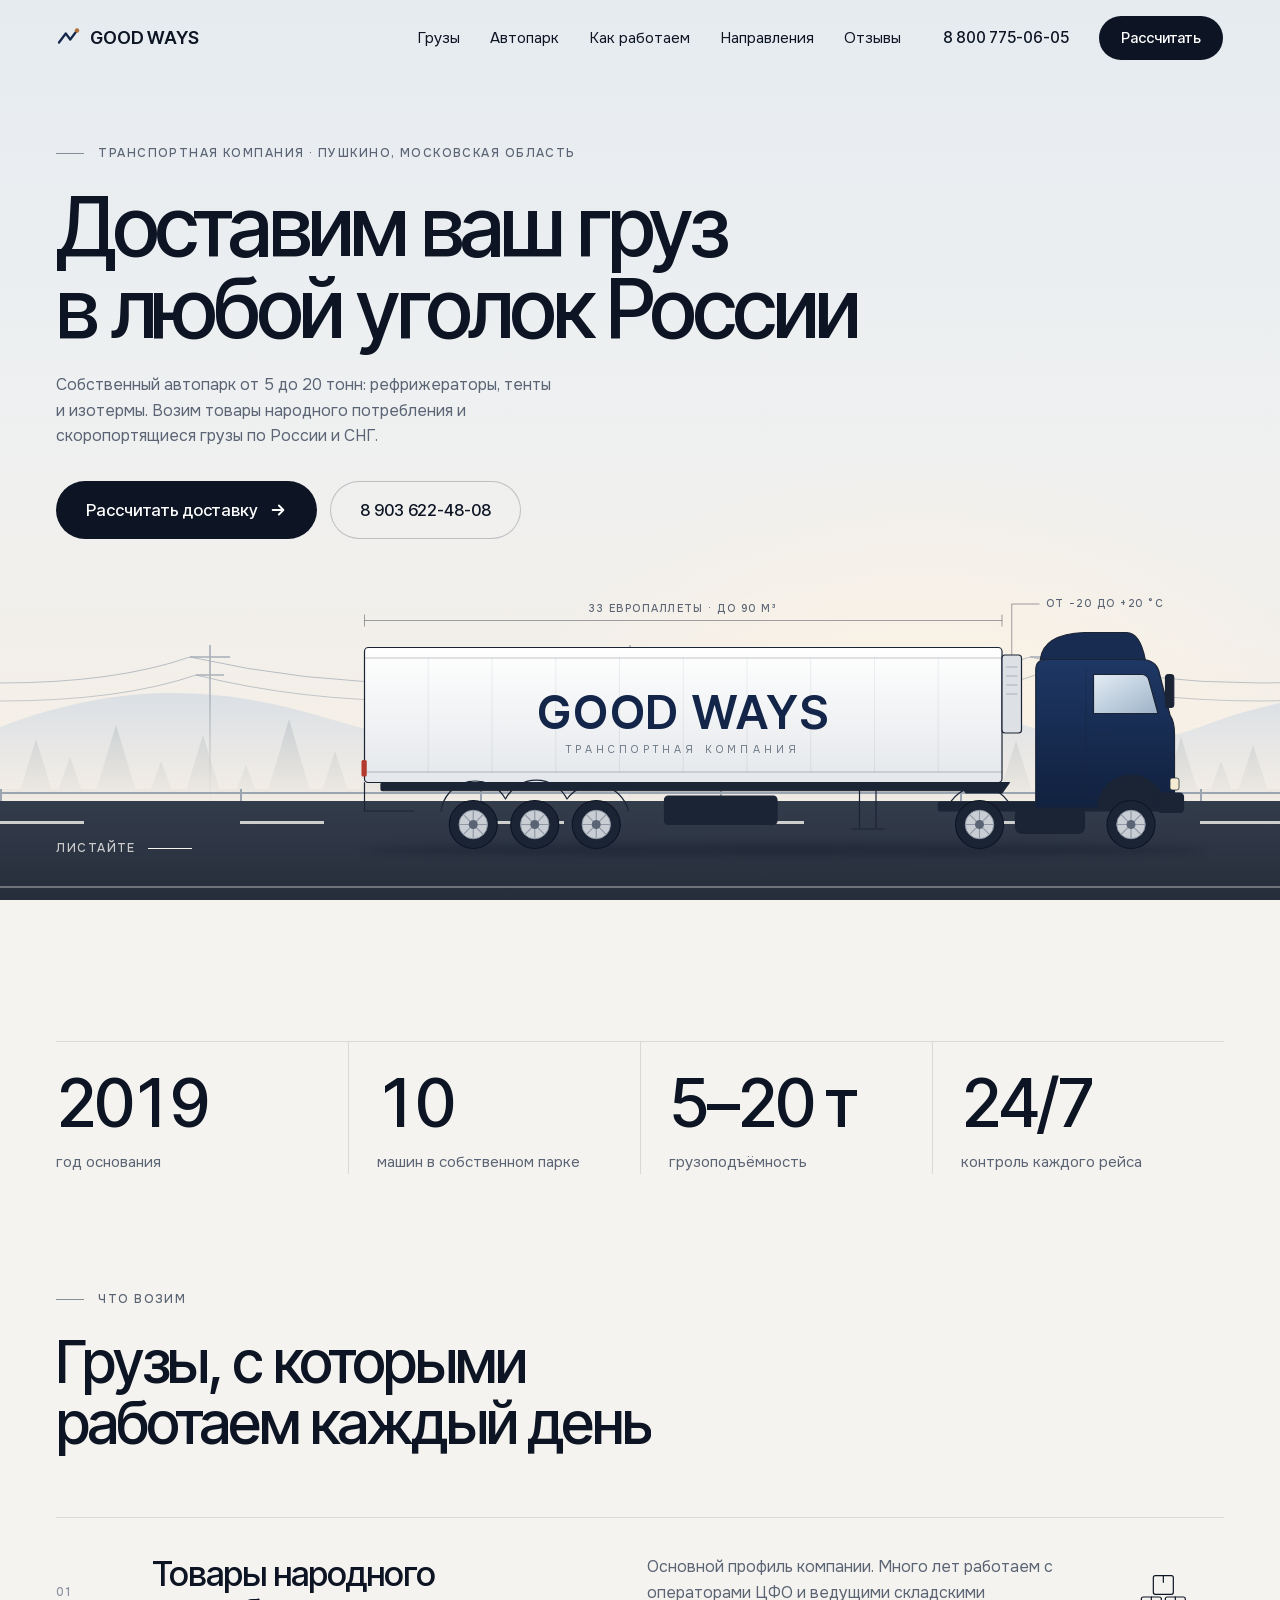
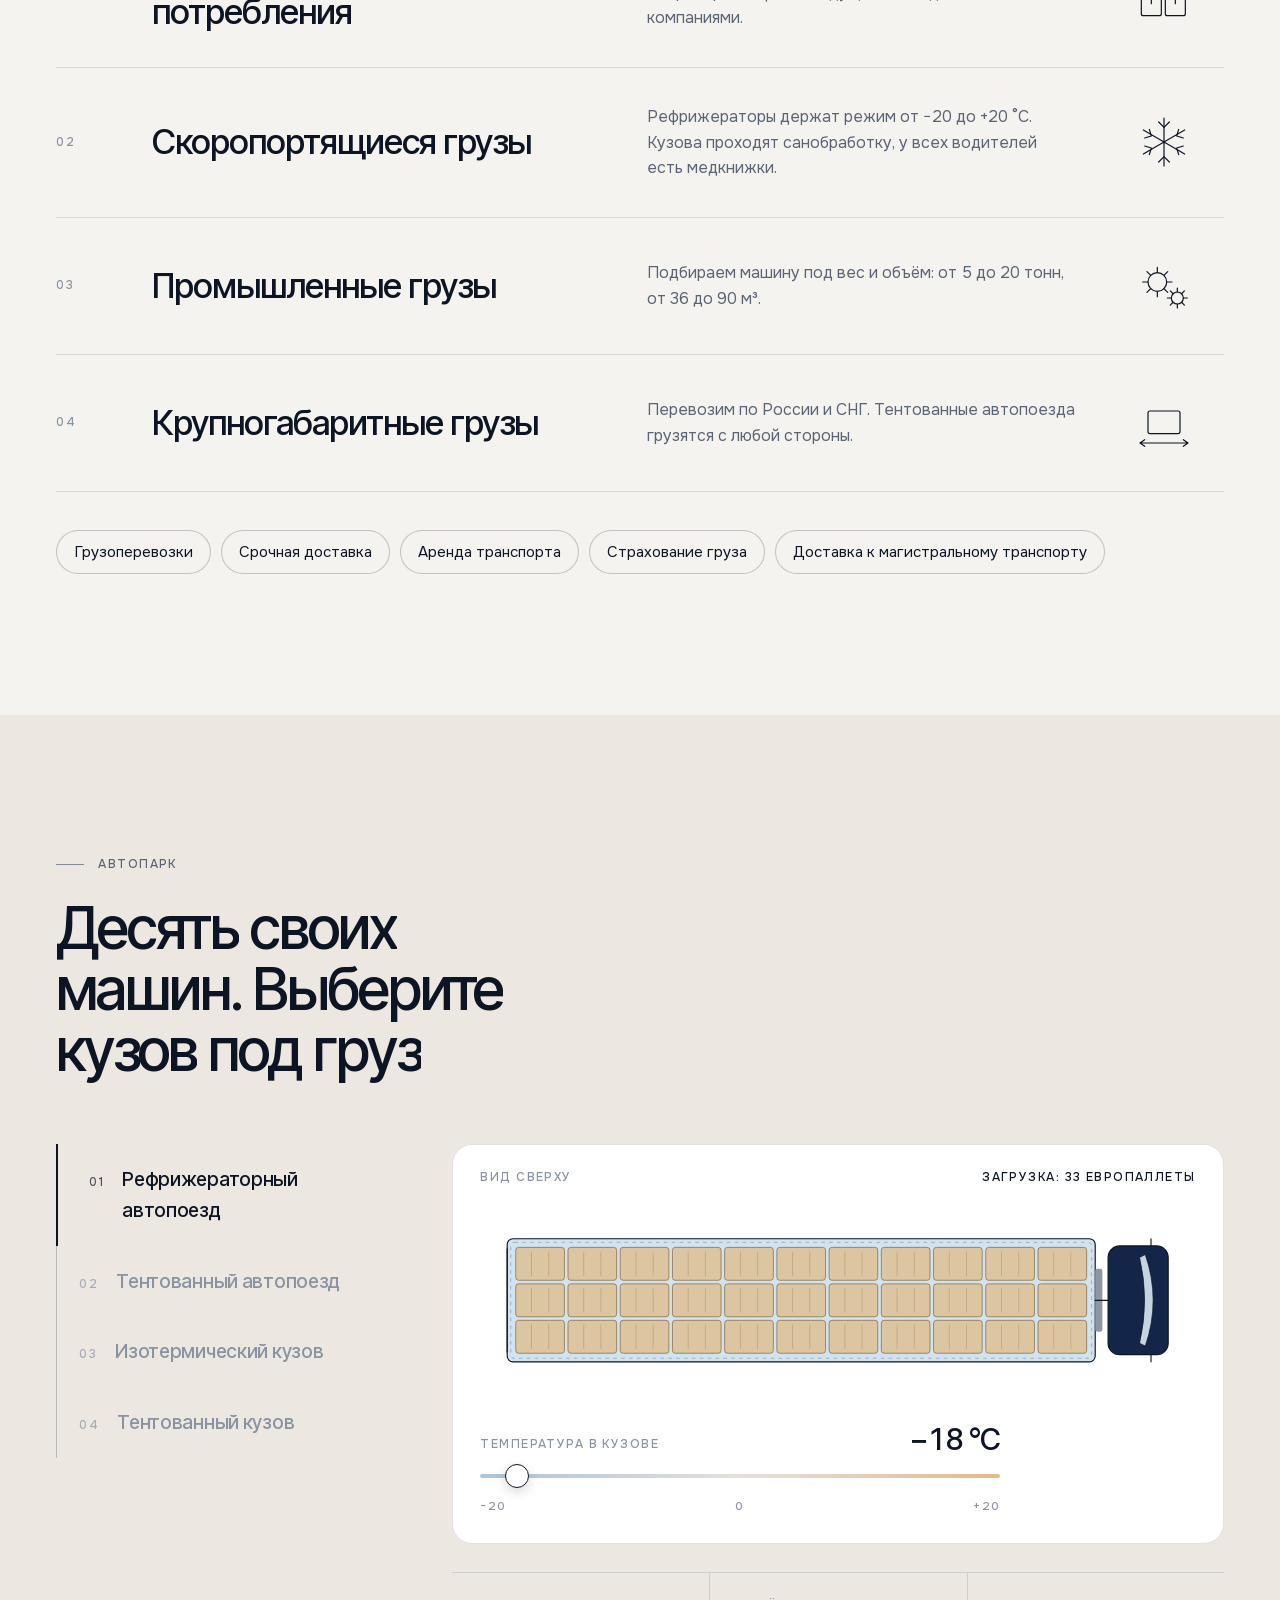
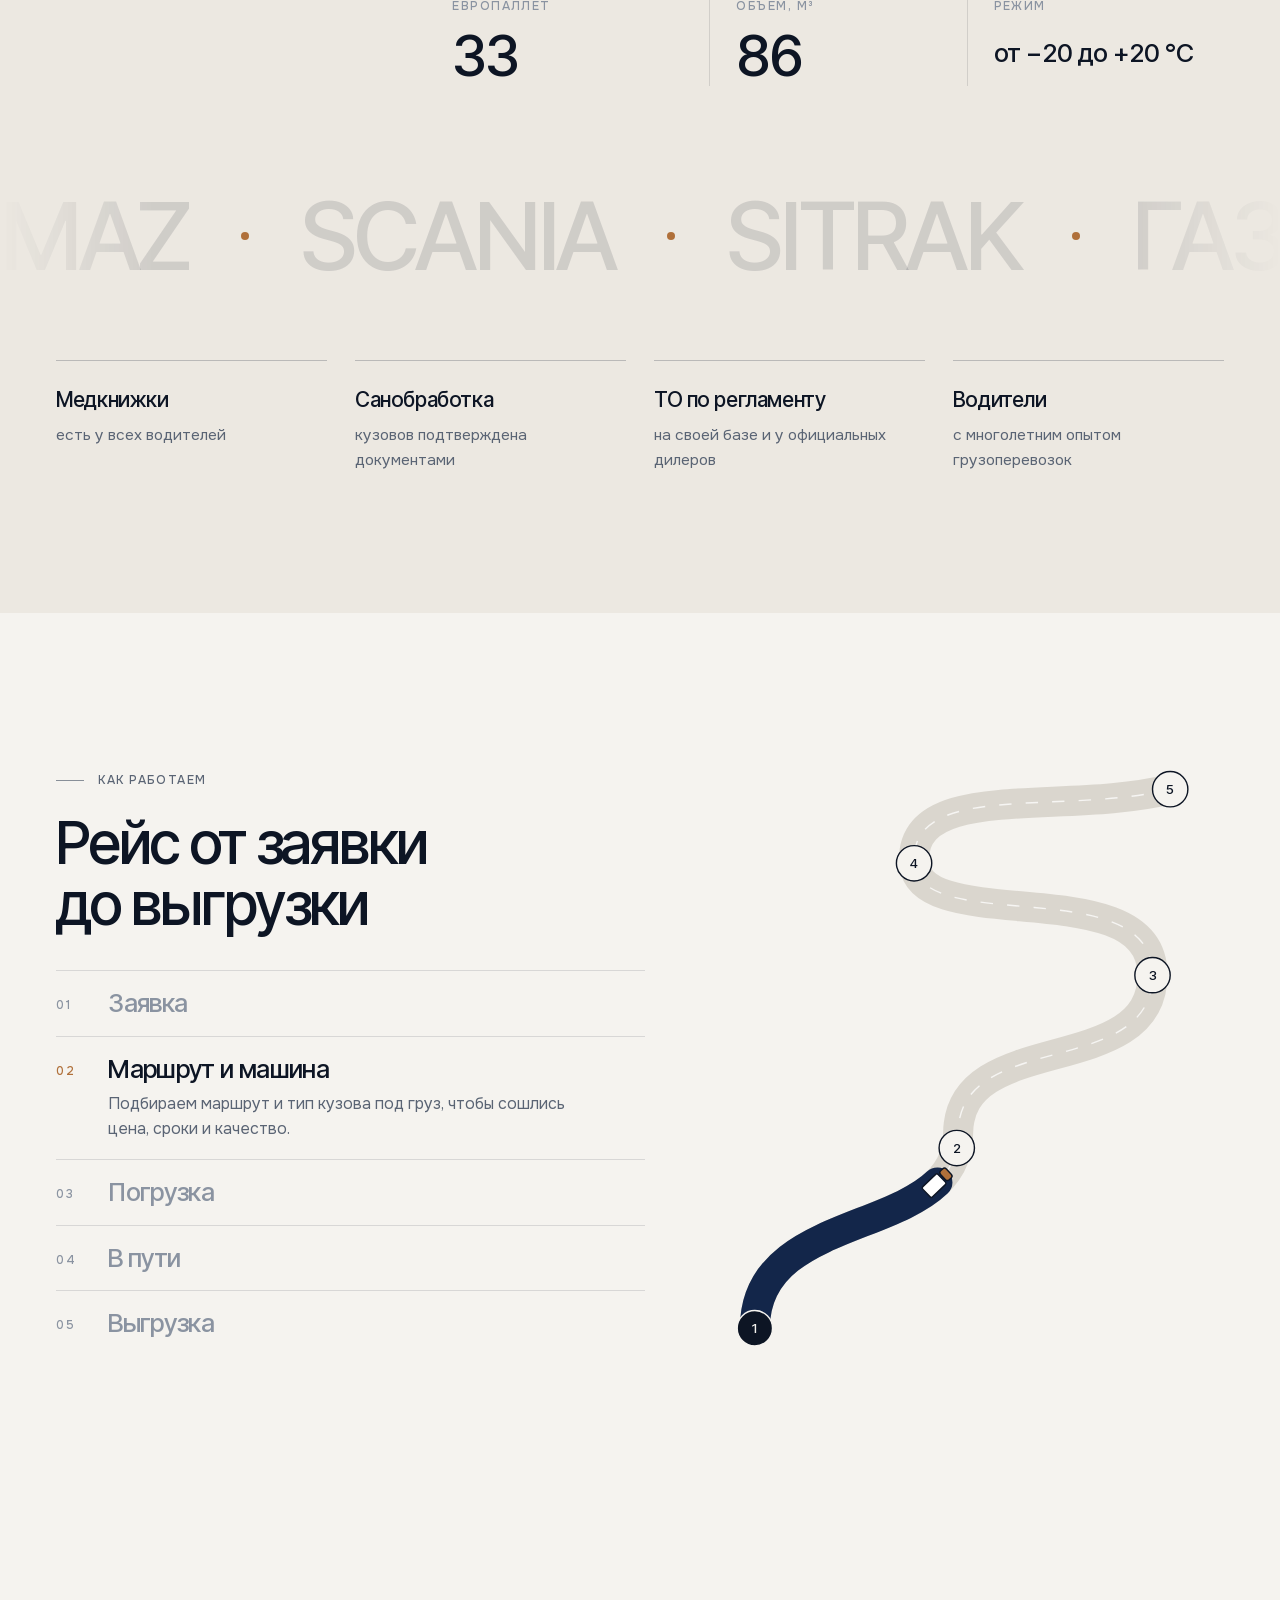
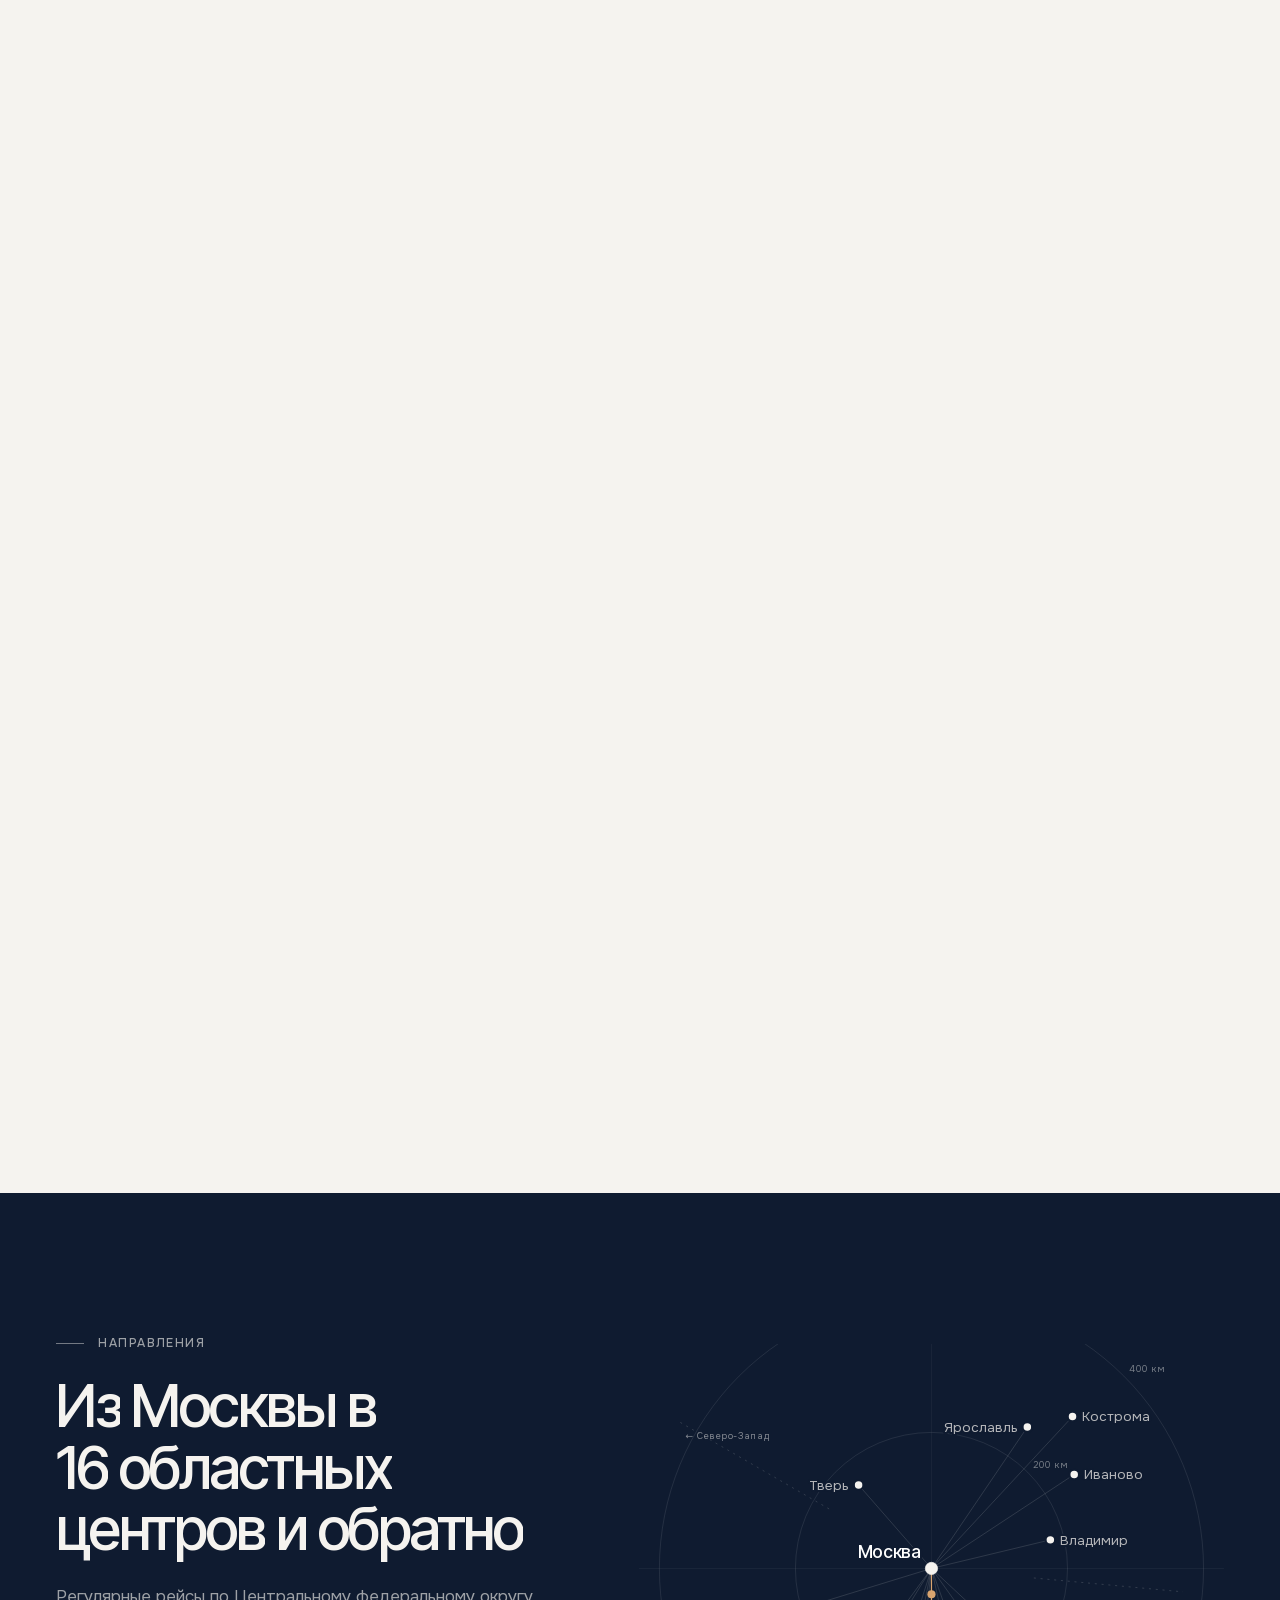
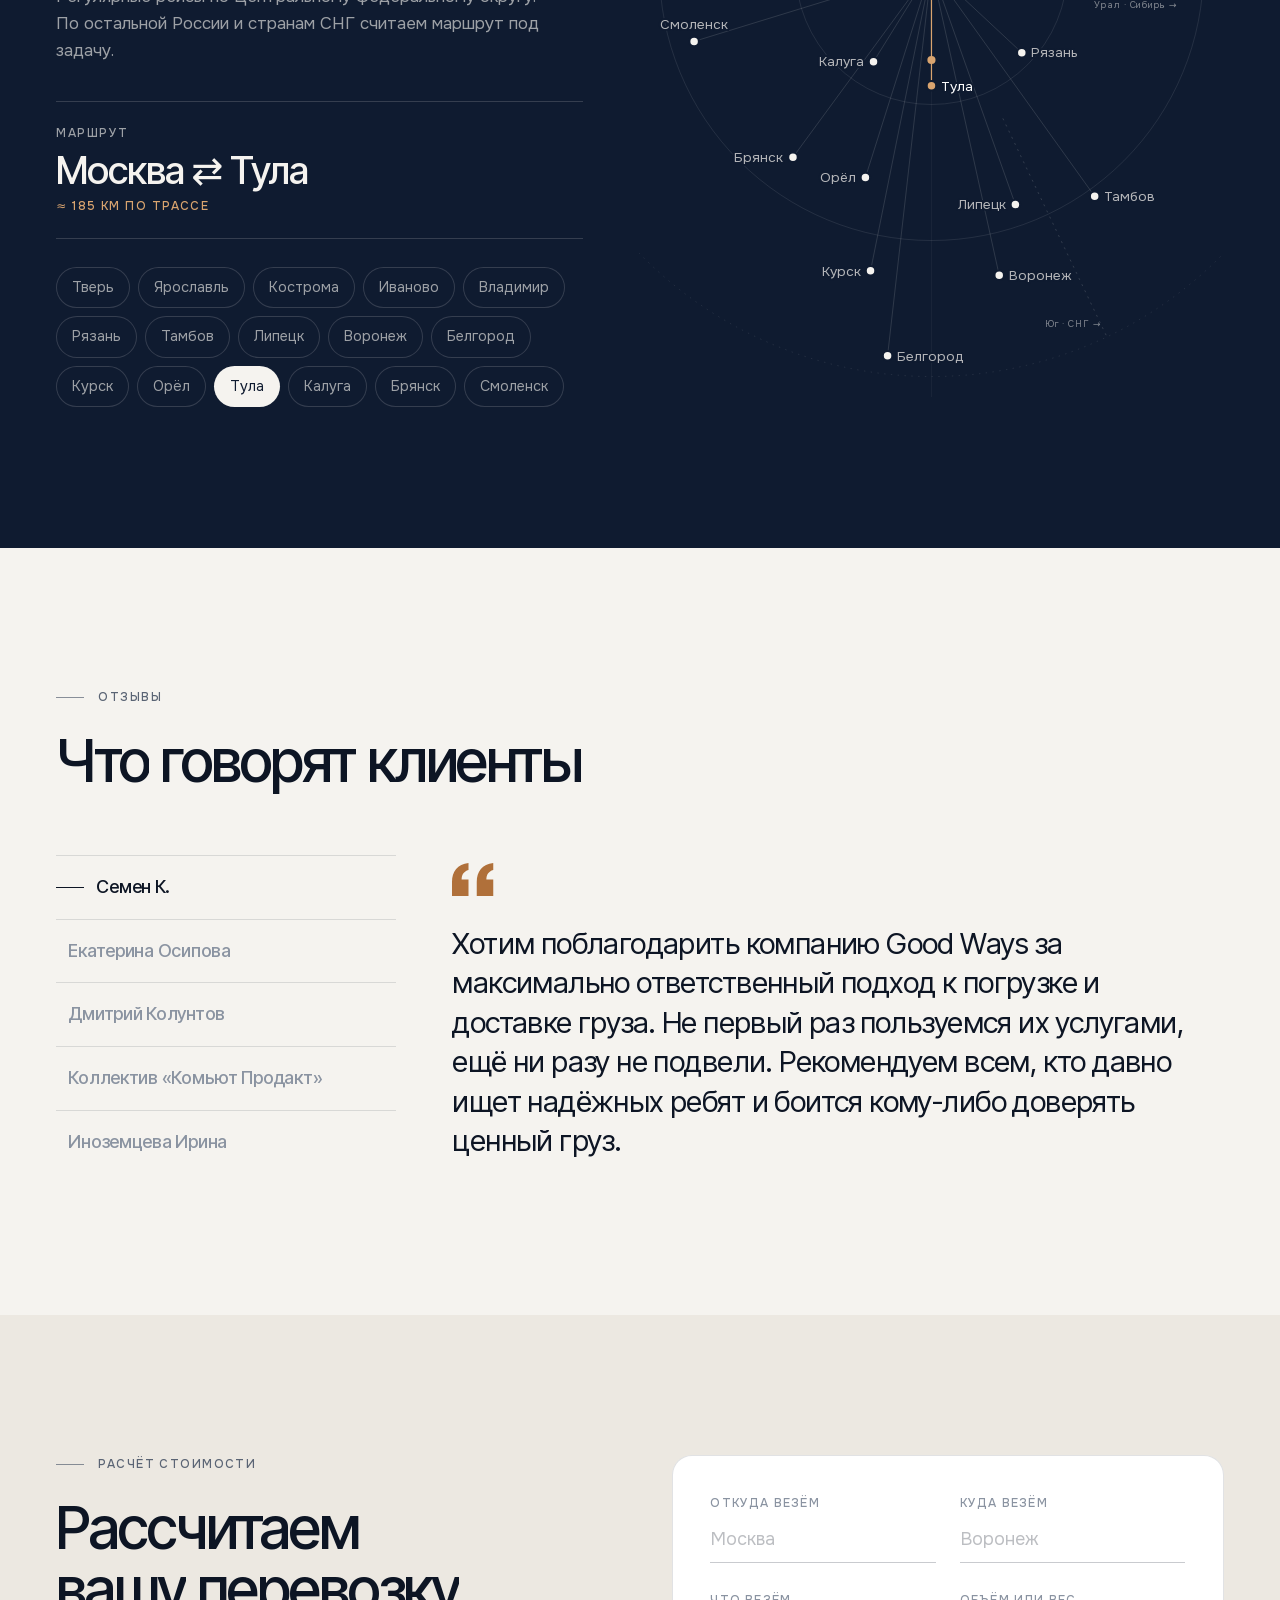
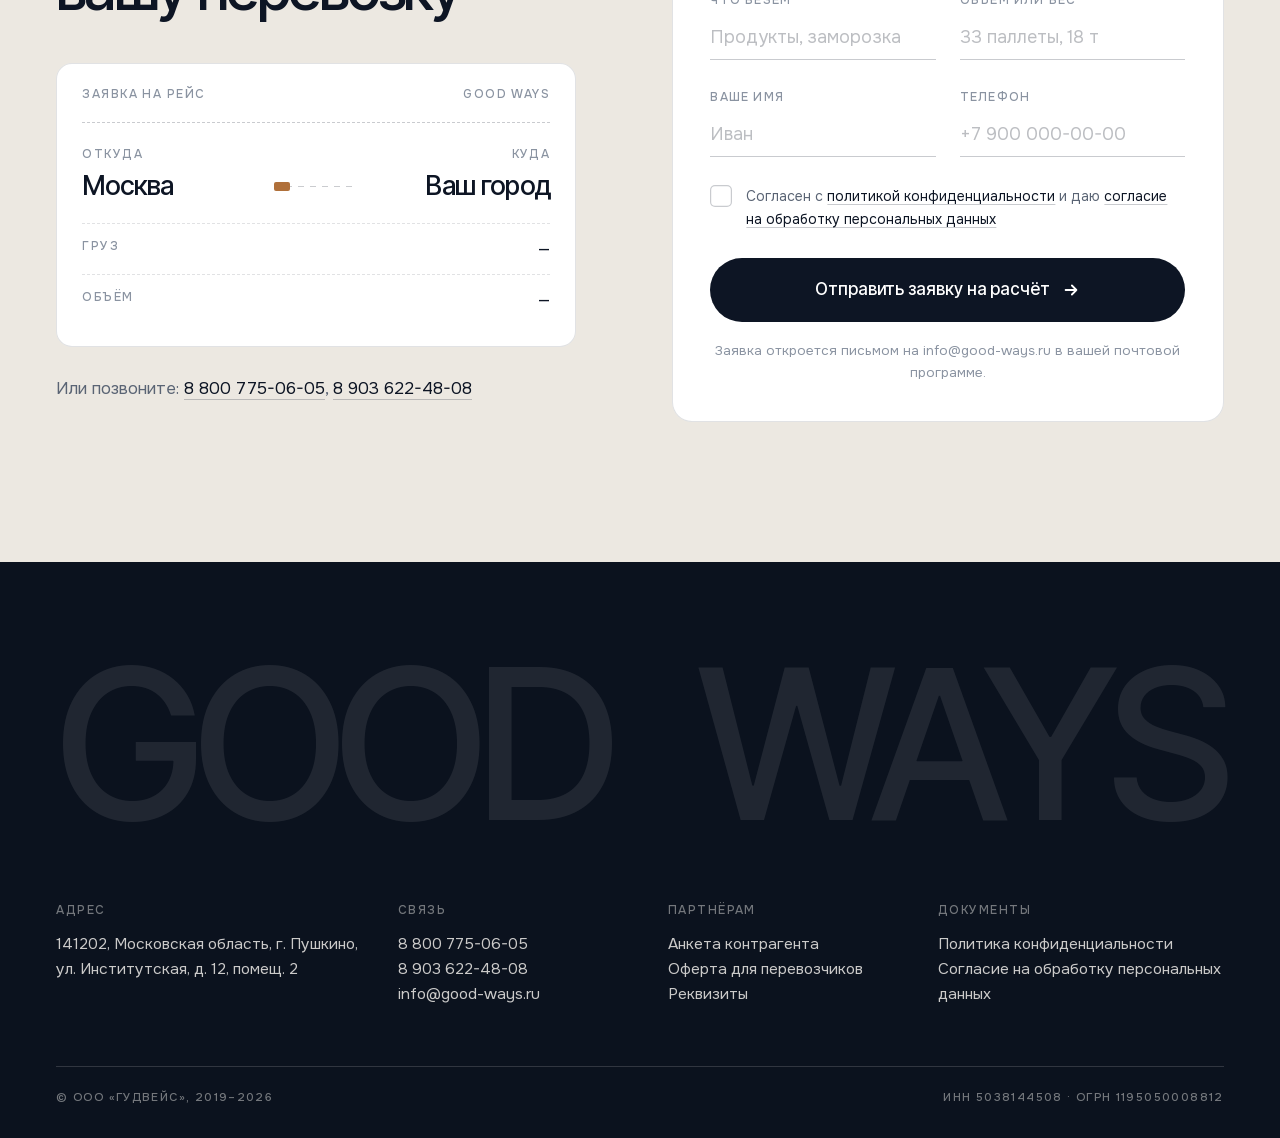
==== commit 19f16aef: "Премиум-стиль вместо неона: светлая палитра, Inter Tight, спокойная сцена Co-Authored-By: Claude Fab" ====
--- a/index.html
+++ b/index.html
@@ -5,13 +5,13 @@
 <meta name="viewport" content="width=device-width, initial-scale=1">
 <title>Good Ways — грузоперевозки по России и СНГ, собственный автопарк от 5 до 20 тонн</title>
 <meta name="description" content="Транспортная компания Good Ways (ООО «Гудвейс», Пушкино): рефрижераторы, тенты и изотермы от 5 до 20 тонн. Возим товары народного потребления и скоропортящиеся грузы по России и СНГ.">
-<meta name="theme-color" content="#050B18">
+<meta name="theme-color" content="#F5F3EF">
 <meta name="robots" content="noindex">
 <meta property="og:title" content="Good Ways — грузоперевозки по России и СНГ">
 <meta property="og:description" content="Собственный автопарк от 5 до 20 тонн: рефрижераторы, тенты, изотермы. Контроль рейса 24/7.">
 <meta property="og:type" content="website">
 <link rel="icon" href="assets/img/favicon.svg" type="image/svg+xml">
-<link rel="preload" href="assets/fonts/manrope-cyrillic-wght-normal.woff2" as="font" type="font/woff2" crossorigin>
+<link rel="preload" href="assets/fonts/inter-tight-500-cyrillic.woff2" as="font" type="font/woff2" crossorigin>
 <link rel="stylesheet" href="css/fonts.css">
 <link rel="stylesheet" href="css/style.css">
 </head>
@@ -23,14 +23,14 @@
   <div class="intro-in">
     <div class="intro-word"><span>GOOD</span><span>WAYS</span></div>
     <div class="intro-line"><i></i></div>
-    <div class="intro-meta mono"><span>Пушкино</span><span class="intro-pct">000</span><span>Россия · СНГ</span></div>
+    <div class="intro-meta mono"><span>Транспортная компания</span><span class="intro-pct">000</span><span>с 2019 года</span></div>
   </div>
 </div>
 
 <!-- ============ ШАПКА ============ -->
 <header class="hdr" id="hdr">
   <a class="logo" href="#top" aria-label="Good Ways — на главную">
-    <svg class="logo-mark" viewBox="0 0 32 32" aria-hidden="true"><path d="M4 22 L13 10 L19 18 L28 6" fill="none" stroke="currentColor" stroke-width="3" stroke-linecap="round" stroke-linejoin="round"/><circle cx="28" cy="6" r="3" fill="var(--amber)"/></svg>
+    <svg class="logo-mark" viewBox="0 0 32 32" aria-hidden="true"><path d="M4 22 L13 10 L19 18 L28 6" fill="none" stroke="currentColor" stroke-width="3" stroke-linecap="round" stroke-linejoin="round"/><circle cx="28" cy="6" r="3" fill="var(--accent)"/></svg>
     <span>GOOD&nbsp;WAYS</span>
   </a>
   <nav class="nav" id="nav" aria-label="Разделы">
@@ -75,14 +75,10 @@
 
     <svg class="truck" viewBox="0 0 1200 380" role="img" aria-label="Автопоезд Good Ways">
       <defs>
-        <linearGradient id="gSide" x1="0" y1="0" x2="0" y2="1"><stop offset="0" stop-color="#16305f"/><stop offset="1" stop-color="#0a1a3a"/></linearGradient>
-        <linearGradient id="gCab" x1="0" y1="0" x2="1" y2="1"><stop offset="0" stop-color="#2E6BFF"/><stop offset="1" stop-color="#1238a0"/></linearGradient>
-        <linearGradient id="gBeam" x1="0" y1="0" x2="1" y2="0"><stop offset="0" stop-color="#fff6d8" stop-opacity=".55"/><stop offset="1" stop-color="#fff6d8" stop-opacity="0"/></linearGradient>
-        <linearGradient id="gGlass" x1="0" y1="0" x2="1" y2="1"><stop offset="0" stop-color="#bfe3ff" stop-opacity=".85"/><stop offset="1" stop-color="#5aa0ff" stop-opacity=".25"/></linearGradient>
+        <linearGradient id="gSide" x1="0" y1="0" x2="0" y2="1"><stop offset="0" stop-color="#FFFFFF"/><stop offset="1" stop-color="#E4E7EB"/></linearGradient>
+        <linearGradient id="gCab" x1="0" y1="0" x2="0" y2="1"><stop offset="0" stop-color="#1E3764"/><stop offset="1" stop-color="#11213F"/></linearGradient>
+        <linearGradient id="gGlass" x1="0" y1="0" x2="1" y2="1"><stop offset="0" stop-color="#E3ECF4"/><stop offset="1" stop-color="#9DB3C8"/></linearGradient>
       </defs>
-
-      <!-- свет фар -->
-      <polygon class="beam" points="1114,258 1900,196 1900,352 1114,274" fill="url(#gBeam)"/>
       <ellipse class="shadow" cx="590" cy="352" rx="560" ry="9"/>
 
       <g class="body">
@@ -93,7 +89,7 @@
         <text class="t-brand" x="455" y="190" text-anchor="middle">GOOD WAYS</text>
         <text class="t-sub" x="455" y="222" text-anchor="middle">ТРАНСПОРТНАЯ КОМПАНИЯ</text>
         <!-- холодильная установка -->
-        <rect class="dr f-dark" x="880" y="92" width="26" height="104" rx="4"/>
+        <rect class="dr f-unit" x="880" y="92" width="26" height="104" rx="4"/>
         <path class="dr thin" d="M886 108H900 M886 120H900 M886 132H900 M886 144H900"/>
         <!-- рама прицепа, опоры, ящик -->
         <rect class="dr f-dark" x="52" y="262" width="800" height="11" rx="2"/>
@@ -154,7 +150,7 @@
     </div>
 
     <div class="sec-head">
-      <p class="eyebrow mono dark"><i class="dot"></i>Что возим</p>
+      <p class="eyebrow mono"><i class="dot"></i>Что возим</p>
       <h2 class="h2" data-split>Грузы, с которыми работаем каждый день</h2>
     </div>
 
@@ -243,7 +239,7 @@
   <div class="how-pin">
     <div class="wrap how-grid">
       <div class="how-copy">
-        <p class="eyebrow mono dark"><i class="dot"></i>Как работаем</p>
+        <p class="eyebrow mono"><i class="dot"></i>Как работаем</p>
         <h2 class="h2">Рейс от заявки до выгрузки</h2>
         <ol class="steps" id="steps">
           <li class="is-on"><span class="mono">01</span><div><h3>Заявка</h3><p>Звоните или оставляете заявку: откуда, куда, что везём и какой объём.</p></div></li>
@@ -280,7 +276,6 @@
       <ul class="cities" id="cities"></ul>
     </div>
     <div class="radar" id="radar">
-      <div class="radar-sweep" aria-hidden="true"></div>
       <svg id="radarSvg" viewBox="-430 -330 860 960" role="img" aria-label="Схема направлений из Москвы"></svg>
     </div>
   </div>
@@ -290,7 +285,7 @@
 <section class="sec sec-light" id="reviews">
   <div class="wrap">
     <div class="sec-head">
-      <p class="eyebrow mono dark"><i class="dot"></i>Отзывы</p>
+      <p class="eyebrow mono"><i class="dot"></i>Отзывы</p>
       <h2 class="h2" data-split>Что говорят клиенты</h2>
     </div>
     <div class="rev" id="rev">
--- a/css/fonts.css
+++ b/css/fonts.css
@@ -1,19 +1,9 @@
 /* Шрифты лежат на сайте: без запросов к Google. Лицензия SIL OFL. */
-@font-face{font-family:'Manrope';font-style:normal;font-weight:200 800;font-display:swap;
-  src:url(../assets/fonts/manrope-cyrillic-wght-normal.woff2) format('woff2');
-  unicode-range:U+0301,U+0400-045F,U+0490-0491,U+04B0-04B1,U+2116}
-@font-face{font-family:'Manrope';font-style:normal;font-weight:200 800;font-display:swap;
-  src:url(../assets/fonts/manrope-latin-wght-normal.woff2) format('woff2');
-  unicode-range:U+0000-00FF,U+0131,U+0152-0153,U+02BB-02BC,U+02C6,U+02DA,U+02DC,U+2000-206F,U+20AC,U+2122,U+2191,U+2193,U+2212,U+2215,U+FEFF,U+FFFD}
-@font-face{font-family:'Onest';font-style:normal;font-weight:300 700;font-display:swap;
-  src:url(../assets/fonts/onest-normal-300-700-cyrillic-d1abf1.woff2) format('woff2');
-  unicode-range:U+0301,U+0400-045F,U+0490-0491,U+04B0-04B1,U+2116}
-@font-face{font-family:'Onest';font-style:normal;font-weight:300 700;font-display:swap;
-  src:url(../assets/fonts/onest-normal-300-700-latin-fd7dbb.woff2) format('woff2');
-  unicode-range:U+0000-00FF,U+0131,U+0152-0153,U+02BB-02BC,U+02C6,U+02DA,U+02DC,U+2000-206F,U+20AC,U+2122,U+2191,U+2193,U+2212,U+2215,U+FEFF,U+FFFD}
-@font-face{font-family:'JetBrains Mono';font-style:normal;font-weight:400 700;font-display:swap;
-  src:url(../assets/fonts/jetbrains-mono-cyrillic-ffa6bb.woff2) format('woff2');
-  unicode-range:U+0301,U+0400-045F,U+0490-0491,U+04B0-04B1,U+2116}
-@font-face{font-family:'JetBrains Mono';font-style:normal;font-weight:400 700;font-display:swap;
-  src:url(../assets/fonts/jetbrains-mono-latin-1cd702.woff2) format('woff2');
-  unicode-range:U+0000-00FF,U+0131,U+0152-0153,U+02BB-02BC,U+02C6,U+02DA,U+02DC,U+2000-206F,U+20AC,U+2122,U+2191,U+2193,U+2212,U+2215,U+FEFF,U+FFFD}
+@font-face{font-family:'Inter Tight';font-style:normal;font-weight:400;font-display:swap;src:url(../assets/fonts/inter-tight-400-cyrillic.woff2) format('woff2');unicode-range:U+0301,U+0400-045F,U+0490-0491,U+04B0-04B1,U+2116}
+@font-face{font-family:'Inter Tight';font-style:normal;font-weight:400;font-display:swap;src:url(../assets/fonts/inter-tight-400-latin.woff2) format('woff2');unicode-range:U+0000-00FF,U+0131,U+0152-0153,U+02BB-02BC,U+02C6,U+02DA,U+02DC,U+2000-206F,U+20AC,U+2122,U+2191,U+2193,U+2212,U+2215,U+FEFF,U+FFFD}
+@font-face{font-family:'Inter Tight';font-style:normal;font-weight:500;font-display:swap;src:url(../assets/fonts/inter-tight-500-cyrillic.woff2) format('woff2');unicode-range:U+0301,U+0400-045F,U+0490-0491,U+04B0-04B1,U+2116}
+@font-face{font-family:'Inter Tight';font-style:normal;font-weight:500;font-display:swap;src:url(../assets/fonts/inter-tight-500-latin.woff2) format('woff2');unicode-range:U+0000-00FF,U+0131,U+0152-0153,U+02BB-02BC,U+02C6,U+02DA,U+02DC,U+2000-206F,U+20AC,U+2122,U+2191,U+2193,U+2212,U+2215,U+FEFF,U+FFFD}
+@font-face{font-family:'Inter Tight';font-style:normal;font-weight:600;font-display:swap;src:url(../assets/fonts/inter-tight-600-cyrillic.woff2) format('woff2');unicode-range:U+0301,U+0400-045F,U+0490-0491,U+04B0-04B1,U+2116}
+@font-face{font-family:'Inter Tight';font-style:normal;font-weight:600;font-display:swap;src:url(../assets/fonts/inter-tight-600-latin.woff2) format('woff2');unicode-range:U+0000-00FF,U+0131,U+0152-0153,U+02BB-02BC,U+02C6,U+02DA,U+02DC,U+2000-206F,U+20AC,U+2122,U+2191,U+2193,U+2212,U+2215,U+FEFF,U+FFFD}
+@font-face{font-family:'Onest';font-style:normal;font-weight:300 700;font-display:swap;src:url(../assets/fonts/onest-normal-300-700-cyrillic-d1abf1.woff2) format('woff2');unicode-range:U+0301,U+0400-045F,U+0490-0491,U+04B0-04B1,U+2116}
+@font-face{font-family:'Onest';font-style:normal;font-weight:300 700;font-display:swap;src:url(../assets/fonts/onest-normal-300-700-latin-fd7dbb.woff2) format('woff2');unicode-range:U+0000-00FF,U+0131,U+0152-0153,U+02BB-02BC,U+02C6,U+02DA,U+02DC,U+2000-206F,U+20AC,U+2122,U+2191,U+2193,U+2212,U+2215,U+FEFF,U+FFFD}
--- a/css/style.css
+++ b/css/style.css
@@ -1,386 +1,377 @@
-/* ============ GOOD WAYS — «диспетчерская» ============ */
+/* ============ GOOD WAYS — спокойный премиум: бумага, тёмно-синий, медь ============ */
 :root{
-  --bg:#050B18; --bg2:#081226; --night:#040914; --panel:#0B1832;
-  --line:rgba(160,190,255,.14); --line2:rgba(160,190,255,.26);
-  --ink:#EAF0FF; --mute:#93A4C8;
-  --blue:#2E6BFF; --blue2:#6C9AFF; --ice:#7FD4FF; --amber:#FFB23E;
-  --paper:#F1F3F7; --paper2:#E4E8F0; --pink:#0A1428; --pmute:#56627C; --pline:rgba(10,20,40,.13);
-  --fh:'Manrope',system-ui,-apple-system,'Segoe UI',sans-serif;
+  --paper:#F5F3EF; --sand:#ECE8E1; --white:#FFFFFF;
+  --ink:#0D1524; --mute:#5A6474; --soft:#8A93A1;
+  --line:rgba(13,21,36,.12); --line2:rgba(13,21,36,.22);
+  --navy:#13264A; --navy-d:#0F1B30; --ivory:#F5F3EF;
+  --iline:rgba(245,243,239,.16); --imute:rgba(245,243,239,.62);
+  --accent:#B0703A;
+  --fh:'Inter Tight',system-ui,-apple-system,'Segoe UI',sans-serif;
   --fb:'Onest',system-ui,-apple-system,'Segoe UI',sans-serif;
-  --fm:'JetBrains Mono',ui-monospace,Menlo,monospace;
   --ease:cubic-bezier(.22,1,.36,1); --ease2:cubic-bezier(.65,0,.35,1);
-  --pad:clamp(20px,4vw,56px); --max:1320px;
+  --pad:clamp(20px,4.4vw,64px); --max:1320px;
   --road:max(11svh,72px); --tw:min(1040px,74vw,100svh);
 }
 *,*::before,*::after{box-sizing:border-box}
 *{margin:0;padding:0}
 html{-webkit-text-size-adjust:100%;scroll-behavior:smooth;scroll-padding-top:90px}
-body{font-family:var(--fb);font-size:17px;line-height:1.55;color:var(--ink);background:var(--bg);overflow-x:hidden;-webkit-font-smoothing:antialiased;text-rendering:optimizeLegibility}
+body{font-family:var(--fb);font-size:17px;line-height:1.6;color:var(--ink);background:var(--paper);overflow-x:hidden;-webkit-font-smoothing:antialiased;text-rendering:optimizeLegibility}
 body.is-loading{overflow:hidden}
 img,svg{display:block;max-width:100%}
 a{color:inherit;text-decoration:none}
 ul,ol{list-style:none}
 button,input{font:inherit;color:inherit}
 button{background:none;border:0;cursor:pointer}
-:focus-visible{outline:2px solid var(--amber);outline-offset:4px;border-radius:6px}
-::selection{background:var(--blue);color:#fff}
-.mono{font-family:var(--fm);font-size:12px;letter-spacing:.14em;text-transform:uppercase;font-weight:500}
+:focus-visible{outline:2px solid var(--accent);outline-offset:4px;border-radius:4px}
+::selection{background:var(--navy);color:#fff}
+.mono{font-family:var(--fb);font-size:12px;letter-spacing:.12em;text-transform:uppercase;font-weight:500}
 .wrap{width:100%;max-width:calc(var(--max) + var(--pad)*2);margin:0 auto;padding:0 var(--pad)}
-.skip{position:fixed;left:16px;top:-80px;z-index:200;background:#fff;color:#000;padding:12px 18px;border-radius:10px;transition:top .2s}
+.skip{position:fixed;left:16px;top:-80px;z-index:200;background:var(--ink);color:#fff;padding:12px 18px;border-radius:8px;transition:top .2s}
 .skip:focus{top:16px}
 
 /* ---------- типографика ---------- */
-.eyebrow{display:flex;align-items:center;gap:12px;color:var(--mute)}
-.eyebrow.dark{color:var(--pmute)}
-.dot{width:8px;height:8px;border-radius:50%;background:var(--amber);box-shadow:0 0 0 0 rgba(255,178,62,.6);animation:ping 2.4s var(--ease) infinite;flex:none}
-@keyframes ping{0%{box-shadow:0 0 0 0 rgba(255,178,62,.55)}70%,100%{box-shadow:0 0 0 12px rgba(255,178,62,0)}}
-.h2{font-family:var(--fh);font-weight:700;font-size:clamp(32px,4.7vw,68px);line-height:1.03;letter-spacing:-.035em;margin-top:22px;max-width:17ch;text-wrap:balance}
+.eyebrow{display:flex;align-items:center;gap:14px;color:var(--mute)}
+.dot{width:28px;height:1px;background:currentColor;flex:none;opacity:.7}
+.h2{font-family:var(--fh);font-weight:500;font-size:clamp(32px,4.6vw,66px);line-height:1.04;letter-spacing:-.035em;margin-top:22px;max-width:17ch;text-wrap:balance}
 .w{display:inline-block;overflow:hidden;vertical-align:top;padding-bottom:.14em;margin-bottom:-.14em}
-.w>span{display:inline-block;transform:translateY(112%);transition:transform 1s var(--ease);transition-delay:calc(var(--i)*50ms)}
+.w>span{display:inline-block;transform:translateY(112%);transition:transform 1.1s var(--ease);transition-delay:calc(var(--i)*55ms)}
 .is-in .w>span{transform:none}
-.sec{padding:clamp(84px,11vw,168px) 0;position:relative}
-.sec-light{background:var(--paper);color:var(--pink)}
-.sec-dark{background:var(--bg2)}
-.sec-night{background:var(--night)}
-.sec-head{margin-bottom:clamp(40px,5vw,72px)}
+.sec{padding:clamp(88px,11vw,170px) 0;position:relative}
+.sec-light{background:var(--paper)}
+.sec-dark{background:var(--sand)}
+.sec-night{background:var(--navy-d);color:var(--ivory)}
+.sec-night .eyebrow{color:var(--imute)}
+.sec-head{margin-bottom:clamp(40px,5vw,76px)}
 
 /* ---------- кнопки ---------- */
-.btn{position:relative;display:inline-flex;align-items:center;justify-content:center;gap:12px;height:58px;padding:0 28px;border-radius:999px;background:var(--blue);color:#fff;font-family:var(--fh);font-weight:700;font-size:16px;letter-spacing:-.01em;overflow:hidden;isolation:isolate;transition:transform .5s var(--ease),box-shadow .4s;will-change:transform;white-space:nowrap}
-.btn::before{content:"";position:absolute;inset:0;z-index:-1;background:#fff;border-radius:inherit;transform:translateY(101%);transition:transform .55s var(--ease)}
-.btn svg{width:20px;height:20px;transition:transform .5s var(--ease)}
-.btn span{transition:color .3s}
-.btn:active{transform:scale(.96)}
-.btn-sm{height:44px;padding:0 20px;font-size:14px}
-.btn-line{background:transparent;box-shadow:inset 0 0 0 1px var(--line2)}
+.btn{position:relative;display:inline-flex;align-items:center;justify-content:center;gap:12px;height:58px;padding:0 30px;border-radius:999px;background:var(--ink);color:#fff;font-family:var(--fh);font-weight:500;font-size:16.5px;letter-spacing:-.005em;overflow:hidden;isolation:isolate;transition:transform .5s var(--ease),color .3s;will-change:transform;white-space:nowrap}
+.btn::before{content:"";position:absolute;inset:0;z-index:-1;background:var(--navy);border-radius:inherit;transform:translateY(101%);transition:transform .6s var(--ease)}
+.btn svg{width:18px;height:18px;transition:transform .5s var(--ease)}
+.btn:active{transform:scale(.97)}
+.btn-sm{height:44px;padding:0 22px;font-size:14.5px}
+.btn-line{background:transparent;color:var(--ink);box-shadow:inset 0 0 0 1px var(--line2)}
+.btn-line::before{background:var(--ink)}
 .btn-wide{width:100%;height:64px;font-size:17px}
 @media (hover:hover){
-  .btn:hover{color:var(--pink);box-shadow:0 14px 40px -12px rgba(46,107,255,.7)}
   .btn:hover::before{transform:none}
   .btn:hover svg{transform:translateX(5px)}
+  .btn-line:hover{color:#fff}
 }
 
 /* ---------- интро ---------- */
-.intro{position:fixed;inset:0;z-index:100;background:var(--night);display:grid;place-items:center;clip-path:inset(0 0 0 0);transition:clip-path 1s var(--ease2)}
-.intro-in{width:min(560px,82vw)}
-.intro-word{display:flex;gap:.28em;font-family:var(--fh);font-weight:800;font-size:clamp(44px,9vw,96px);letter-spacing:-.04em;line-height:1;overflow:hidden}
-.intro-word span{display:block;animation:rise .9s var(--ease) both}
-.intro-word span+span{animation-delay:.09s;color:var(--blue2)}
+.intro{position:fixed;inset:0;z-index:100;background:var(--paper);display:grid;place-items:center;clip-path:inset(0 0 0 0);transition:clip-path 1.1s var(--ease2)}
+.intro-in{width:min(420px,78vw);text-align:center}
+.intro-word{display:flex;justify-content:center;gap:.24em;font-family:var(--fh);font-weight:500;font-size:clamp(34px,6vw,56px);letter-spacing:-.035em;line-height:1.1;overflow:hidden}
+.intro-word span{display:block;animation:rise 1s var(--ease) both}
+.intro-word span+span{animation-delay:.08s}
 @keyframes rise{from{transform:translateY(110%)}}
-.intro-line{height:2px;background:var(--line);margin:22px 0 14px;overflow:hidden}
-.intro-line i{display:block;height:100%;background:linear-gradient(90deg,var(--blue),var(--ice));transform-origin:left;transform:scaleX(var(--p,0))}
-.intro-meta{display:flex;justify-content:space-between;color:var(--mute)}
-.intro-pct{color:var(--ink)}
+.intro-line{height:1px;background:var(--line);margin:22px 0 14px;overflow:hidden}
+.intro-line i{display:block;height:100%;background:var(--ink);transform-origin:left;transform:scaleX(var(--p,0))}
+.intro-meta{display:flex;justify-content:space-between;color:var(--soft)}
+.intro-pct{display:none}
 body:not(.is-loading) .intro{clip-path:inset(0 0 100% 0);pointer-events:none}
 
 /* ---------- шапка ---------- */
-.hdr{position:fixed;z-index:50;top:14px;left:50%;width:min(calc(100% - 28px),1300px);transform:translate(-50%,0);display:flex;align-items:center;gap:22px;height:64px;padding:0 10px 0 22px;border-radius:999px;background:rgba(8,16,36,.62);-webkit-backdrop-filter:blur(18px) saturate(1.4);backdrop-filter:blur(18px) saturate(1.4);box-shadow:inset 0 0 0 1px var(--line);transition:transform .6s var(--ease),background .3s}
-.hdr.is-hidden{transform:translate(-50%,-140%)}
-.logo{display:flex;align-items:center;gap:10px;font-family:var(--fh);font-weight:800;letter-spacing:-.02em;font-size:18px;margin-right:auto}
-.logo-mark{width:26px;height:26px;color:var(--blue2)}
-.nav{display:flex;gap:4px}
-.nav a{position:relative;padding:10px 14px;font-size:15px;color:var(--mute);border-radius:999px;transition:color .25s,background .25s}
-.nav a:hover{color:var(--ink);background:rgba(160,190,255,.09)}
-.hdr-tel{font-size:13px;letter-spacing:.04em;color:var(--ink);padding:10px 6px}
+.hdr{position:fixed;z-index:50;top:0;left:0;right:0;display:flex;align-items:center;gap:26px;height:76px;padding:0 var(--pad);transition:transform .6s var(--ease),background .4s,box-shadow .4s}
+.hdr.is-scrolled{background:rgba(245,243,239,.9);-webkit-backdrop-filter:blur(16px);backdrop-filter:blur(16px);box-shadow:0 1px 0 var(--line)}
+.hdr.is-hidden{transform:translateY(-110%)}
+.logo{display:flex;align-items:center;gap:10px;font-family:var(--fh);font-weight:600;letter-spacing:-.01em;font-size:18px;margin-right:auto}
+.logo-mark{width:24px;height:24px;color:var(--navy)}
+.nav{display:flex;gap:6px}
+.nav a{position:relative;padding:10px 12px;font-size:15px;color:var(--ink)}
+.nav a::after{content:"";position:absolute;left:12px;right:12px;bottom:6px;height:1px;background:currentColor;transform:scaleX(0);transform-origin:right;transition:transform .5s var(--ease)}
+.nav a:hover::after{transform:scaleX(1);transform-origin:left}
+.hdr-tel{font-family:var(--fh);font-size:15.5px;letter-spacing:0;text-transform:none;font-weight:500;padding:10px 4px}
 .burger{display:none;width:44px;height:44px;border-radius:50%;position:relative;box-shadow:inset 0 0 0 1px var(--line2)}
-.burger i{position:absolute;left:13px;right:13px;height:2px;background:var(--ink);border-radius:2px;transition:transform .4s var(--ease),top .4s var(--ease)}
-.burger i:first-child{top:17px}.burger i:last-child{top:25px}
+.burger i{position:absolute;left:13px;right:13px;height:1.5px;background:var(--ink);transition:transform .4s var(--ease),top .4s var(--ease)}
+.burger i:first-child{top:18px}.burger i:last-child{top:25px}
 .burger[aria-expanded=true] i:first-child{top:21px;transform:rotate(45deg)}
 .burger[aria-expanded=true] i:last-child{top:21px;transform:rotate(-45deg)}
 
-/* ============ ПЕРВЫЙ ЭКРАН ============ */
-.hero{position:relative;height:100svh;min-height:620px;overflow:hidden;background:linear-gradient(180deg,#030713 0%,#061024 46%,#0b1c40 78%,#12306a 100%)}
+/* ============ ПЕРВЫЙ ЭКРАН: утро, дорога ============ */
+.hero{position:relative;height:100svh;min-height:620px;overflow:hidden;background:linear-gradient(180deg,#E6EBF0 0%,#EEF0F1 44%,#F7EFE4 100%)}
 .sky{position:absolute;inset:0}
-.stars{position:absolute;inset:0 0 30% 0;background-image:radial-gradient(1.2px 1.2px at 12% 18%,#fff 50%,transparent 51%),radial-gradient(1px 1px at 27% 42%,#cfe0ff 50%,transparent 51%),radial-gradient(1.4px 1.4px at 44% 12%,#fff 50%,transparent 51%),radial-gradient(1px 1px at 58% 34%,#cfe0ff 50%,transparent 51%),radial-gradient(1.3px 1.3px at 71% 16%,#fff 50%,transparent 51%),radial-gradient(1px 1px at 84% 40%,#cfe0ff 50%,transparent 51%),radial-gradient(1.2px 1.2px at 93% 9%,#fff 50%,transparent 51%),radial-gradient(1px 1px at 6% 55%,#cfe0ff 50%,transparent 51%),radial-gradient(1px 1px at 36% 62%,#fff 50%,transparent 51%),radial-gradient(1.1px 1.1px at 66% 58%,#cfe0ff 50%,transparent 51%);opacity:.55;animation:twinkle 5s ease-in-out infinite alternate}
-@keyframes twinkle{to{opacity:.3}}
-.glow{position:absolute;left:50%;bottom:var(--road);width:130%;height:46%;transform:translateX(-50%);background:radial-gradient(60% 100% at 62% 100%,rgba(46,107,255,.42),transparent 70%)}
-.hero-copy{position:relative;z-index:3;padding-top:clamp(104px,15.5svh,170px)}
-.hero-h{font-family:var(--fh);font-weight:700;font-size:clamp(33px,6.2vw,92px);line-height:.98;letter-spacing:-.045em;margin:20px 0 22px}
-.hero-h em{font-style:normal;color:transparent;background:linear-gradient(100deg,var(--blue2) 0%,var(--ice) 60%,#fff 100%);-webkit-background-clip:text;background-clip:text}
+.stars{display:none}
+.glow{position:absolute;left:0;right:0;bottom:var(--road);height:60%;background:radial-gradient(46% 90% at 72% 100%,rgba(255,243,226,.95),rgba(255,243,226,0) 72%)}
+.hero-copy{position:relative;z-index:3;padding-top:clamp(108px,16svh,176px)}
+.hero-h{font-family:var(--fh);font-weight:500;font-size:clamp(36px,6.5vw,98px);line-height:.98;letter-spacing:-.045em;margin:22px 0 24px}
+.hero-h em{font-style:normal}
 .ln{display:block;overflow:hidden;padding-bottom:.12em;margin-bottom:-.12em}
-.ln>span{display:block;transform:translateY(112%);transition:transform 1.1s var(--ease)}
-.ln:nth-child(2)>span{transition-delay:.09s}
-.hero .eyebrow,.hero-lead,.hero-cta,.scroll-hint{opacity:0;transform:translateY(16px);transition:opacity .9s var(--ease),transform .9s var(--ease)}
-.hero-lead{max-width:520px;color:#B9C6E4;font-size:clamp(16px,1.25vw,18px);transition-delay:.25s}
-.hero-cta{display:flex;flex-wrap:wrap;gap:12px;margin-top:30px;transition-delay:.35s}
+.ln>span{display:block;transform:translateY(112%);transition:transform 1.2s var(--ease)}
+.ln:nth-child(2)>span{transition-delay:.1s}
+.hero .eyebrow,.hero-lead,.hero-cta,.scroll-hint{opacity:0;transform:translateY(14px);transition:opacity 1s var(--ease),transform 1s var(--ease)}
+.hero-lead{max-width:500px;color:var(--mute);font-size:clamp(16px,1.25vw,18px);transition-delay:.25s}
+.hero-cta{display:flex;flex-wrap:wrap;gap:12px;margin-top:32px;transition-delay:.35s}
 .is-ready .ln>span{transform:none}
 .is-ready .hero .eyebrow,.is-ready .hero-lead,.is-ready .hero-cta,.is-ready .scroll-hint{opacity:1;transform:none}
-.scroll-hint{position:absolute;z-index:4;left:var(--pad);bottom:calc(var(--road)*.5 - 8px);display:flex;align-items:center;gap:12px;color:var(--mute);transition-delay:1.2s}
-.scroll-hint i{width:44px;height:1px;background:var(--line2);position:relative;overflow:hidden}
-.scroll-hint i::after{content:"";position:absolute;inset:0;background:var(--ice);animation:hint 2.2s var(--ease2) infinite}
+.scroll-hint{position:absolute;z-index:4;left:var(--pad);bottom:calc(var(--road)*.5 - 8px);display:flex;align-items:center;gap:12px;color:rgba(245,243,239,.8);transition-delay:1.4s}
+.scroll-hint i{width:44px;height:1px;background:rgba(245,243,239,.3);position:relative;overflow:hidden}
+.scroll-hint i::after{content:"";position:absolute;inset:0;background:var(--ivory);animation:hint 2.6s var(--ease2) infinite}
 @keyframes hint{0%{transform:translateX(-100%)}60%,100%{transform:translateX(100%)}}
 
-/* сцена */
 .scene{position:absolute;inset:0;z-index:1;pointer-events:none}
 .lyr{position:absolute;left:0;bottom:var(--road);background-repeat:repeat-x;background-position:0 100%;will-change:transform}
 .mv{animation:slide var(--d) linear infinite;animation-play-state:paused}
 .is-driving .mv,.is-driving .spin{animation-play-state:running}
 .hero.is-off .mv,.hero.is-off .spin,.hero.is-off .body{animation-play-state:paused}
 @keyframes slide{to{transform:translate3d(calc(var(--t)*-1),0,0)}}
-.lyr-hills{--t:1200px;--d:140s;width:calc(100% + 1200px);height:150px;background-size:1200px 100%;
-  background-image:url("data:image/svg+xml,%3Csvg xmlns='http://www.w3.org/2000/svg' viewBox='0 0 1200 150' preserveAspectRatio='none'%3E%3Cpath d='M0 150V86C120 40 220 44 330 78S520 110 640 62 860 30 980 70s150 40 220 16V150Z' fill='%230a1a3c'/%3E%3C/svg%3E")}
-.lyr-trees{--t:640px;--d:15s;width:calc(100% + 640px);height:92px;background-size:640px 100%;
-  background-image:url("data:image/svg+xml,%3Csvg xmlns='http://www.w3.org/2000/svg' viewBox='0 0 640 92'%3E%3Cg fill='%23071226'%3E%3Cpath d='M0 92h640V80H0z'/%3E%3Cpath d='M20 82l16-52 16 52zM58 82l12-34 12 34zM96 82l20-66 20 66zM150 82l11-30 11 30zM186 82l17-56 17 56zM236 82l10-26 10 26zM268 82l21-72 21 72zM322 82l13-40 13 40zM360 82l16-50 16 50zM404 82l10-28 10 28zM438 82l19-62 19 62zM490 82l12-36 12 36zM524 82l17-54 17 54zM570 82l11-30 11 30zM598 82l15-46 15 46z'/%3E%3C/g%3E%3C/svg%3E")}
-.lyr-poles{--t:420px;--d:4.6s;width:calc(100% + 420px);height:170px;background-size:420px 100%;opacity:.8;
-  background-image:url("data:image/svg+xml,%3Csvg xmlns='http://www.w3.org/2000/svg' viewBox='0 0 420 170' fill='none' stroke='%232a4680' stroke-width='2'%3E%3Cpath d='M210 170V14M190 26h40M196 44h28'/%3E%3Cpath stroke-width='1' d='M0 52Q115 52 190 26Q305 52 420 52M0 70Q120 70 196 44Q300 70 420 70'/%3E%3C/svg%3E")}
-.road{position:absolute;left:0;right:0;bottom:0;height:var(--road);background:linear-gradient(180deg,#0c1730,#060c1b);box-shadow:inset 0 1px 0 rgba(160,190,255,.3)}
-.road::after{content:"";position:absolute;left:0;right:0;top:86%;height:2px;background:rgba(255,255,255,.28)}
-.rail{--t:240px;--d:.5s;position:absolute;left:0;top:-13px;height:13px;width:calc(100% + 240px);background:linear-gradient(180deg,transparent 3px,rgba(160,190,255,.4) 3px,rgba(160,190,255,.4) 6px,transparent 6px),repeating-linear-gradient(90deg,rgba(160,190,255,.4) 0 3px,transparent 3px 240px)}
-.dash{--t:240px;--d:.5s;position:absolute;left:0;top:20%;height:3px;width:calc(100% + 240px);background:repeating-linear-gradient(90deg,rgba(255,255,255,.7) 0 84px,transparent 84px 240px)}
-
-/* фура */
-.truck{position:absolute;right:clamp(-30px,3vw,90px);bottom:calc(var(--road)*.52 - var(--tw)*.0255);width:var(--tw);height:auto;overflow:visible;z-index:2}
-.truck .dr{fill:none;stroke:#CFE0FF;stroke-width:2;stroke-linecap:round;stroke-linejoin:round;stroke-dasharray:1;stroke-dashoffset:1;fill-opacity:0;transition:stroke-dashoffset 1.3s var(--ease2) calc(var(--i,0)*45ms),fill-opacity .9s ease 1.5s}
-.truck .thin{stroke-width:1.2;stroke:rgba(207,224,255,.55)}
-.truck .rib{stroke-width:1;stroke:rgba(207,224,255,.16)}
-.truck .f-side{fill:url(#gSide)}.truck .f-dark{fill:#0a1730}.truck .f-cab{fill:url(#gCab)}.truck .f-cab2{fill:#1c4bd0}.truck .f-glass{fill:url(#gGlass)}
-.t-brand{font-family:var(--fh);font-weight:800;font-size:66px;letter-spacing:.05em;fill:#fff}
-.t-sub{font-family:var(--fm);font-size:15px;letter-spacing:.42em;fill:var(--ice)}
-.t-brand,.t-sub,.wheels,.tail,.lamp,.shadow{opacity:0;transition:opacity .9s ease 1.6s}
-.tire{fill:#070d1c;stroke:#CFE0FF;stroke-width:2}
-.rim{fill:#10214a;stroke:rgba(207,224,255,.7);stroke-width:1.5}
-.spk{stroke:rgba(207,224,255,.6);stroke-width:1.5;fill:none}
-.hub{fill:#CFE0FF}
-.spin{transform-box:fill-box;transform-origin:center;animation:spin .46s linear infinite;animation-play-state:paused}
+.lyr-hills{--t:1200px;--d:150s;width:calc(100% + 1200px);height:170px;background-size:1200px 100%;
+  background-image:url("data:image/svg+xml,%3Csvg xmlns='http://www.w3.org/2000/svg' viewBox='0 0 1200 170' preserveAspectRatio='none'%3E%3Cpath d='M0 170V96C120 50 220 54 330 88S520 120 640 72 860 40 980 80s150 40 220 16V170Z' fill='%23D6DDE5'/%3E%3C/svg%3E")}
+.lyr-trees{--t:640px;--d:17s;width:calc(100% + 640px);height:92px;background-size:640px 100%;
+  background-image:url("data:image/svg+xml,%3Csvg xmlns='http://www.w3.org/2000/svg' viewBox='0 0 640 92'%3E%3Cg fill='%23B4BFCA'%3E%3Cpath d='M0 92h640V80H0z'/%3E%3Cpath d='M20 82l16-52 16 52zM58 82l12-34 12 34zM96 82l20-66 20 66zM150 82l11-30 11 30zM186 82l17-56 17 56zM236 82l10-26 10 26zM268 82l21-72 21 72zM322 82l13-40 13 40zM360 82l16-50 16 50zM404 82l10-28 10 28zM438 82l19-62 19 62zM490 82l12-36 12 36zM524 82l17-54 17 54zM570 82l11-30 11 30zM598 82l15-46 15 46z'/%3E%3C/g%3E%3C/svg%3E")}
+.lyr-poles{--t:420px;--d:5s;width:calc(100% + 420px);height:170px;background-size:420px 100%;opacity:.75;
+  background-image:url("data:image/svg+xml,%3Csvg xmlns='http://www.w3.org/2000/svg' viewBox='0 0 420 170' fill='none' stroke='%238D99A7' stroke-width='1.6'%3E%3Cpath d='M210 170V14M190 26h40M196 44h28'/%3E%3Cpath stroke-width='.8' d='M0 52Q115 52 190 26Q305 52 420 52M0 70Q120 70 196 44Q300 70 420 70'/%3E%3C/svg%3E")}
+.road{position:absolute;left:0;right:0;bottom:0;height:var(--road);background:linear-gradient(180deg,#333C4B,#262E3B)}
+.road::before{content:"";position:absolute;left:0;right:0;bottom:100%;height:130px;background:linear-gradient(180deg,rgba(247,240,230,0),rgba(247,240,230,.9))}
+.road::after{content:"";position:absolute;left:0;right:0;top:86%;height:2px;background:rgba(245,243,239,.35)}
+.rail{--t:240px;--d:.55s;position:absolute;left:0;top:-12px;height:12px;width:calc(100% + 240px);background:linear-gradient(180deg,transparent 3px,#9AA5B1 3px,#9AA5B1 5px,transparent 5px),repeating-linear-gradient(90deg,#9AA5B1 0 2px,transparent 2px 240px)}
+.dash{--t:240px;--d:.55s;position:absolute;left:0;top:20%;height:3px;width:calc(100% + 240px);background:repeating-linear-gradient(90deg,rgba(245,243,239,.8) 0 84px,transparent 84px 240px)}
+
+/* фура: чистая иллюстрация */
+.truck{position:absolute;right:clamp(-30px,3vw,90px);bottom:calc(var(--road)*.52 - var(--tw)*.0255);width:var(--tw);height:auto;overflow:visible;z-index:2;opacity:0;transform:translate3d(-34%,0,0);transition:transform 2.4s cubic-bezier(.16,.84,.24,1),opacity .9s ease}
+.is-drawn .truck{opacity:1;transform:none}
+.truck .dr{stroke:#1B2435;stroke-width:1.6;stroke-linecap:round;stroke-linejoin:round;fill:none}
+.truck .thin{stroke-width:1;stroke:rgba(27,36,53,.35)}
+.truck .rib{stroke-width:1;stroke:rgba(27,36,53,.09)}
+.truck .f-side{fill:url(#gSide)}.truck .f-dark{fill:#1B2435}.truck .f-cab{fill:url(#gCab)}.truck .f-cab2{fill:#182C52}.truck .f-glass{fill:url(#gGlass)}
+.truck .f-unit{fill:#DDE1E6}
+.t-brand{font-family:var(--fh);font-weight:600;font-size:62px;letter-spacing:.04em;fill:var(--navy)}
+.t-sub{font-family:var(--fb);font-size:14px;letter-spacing:.4em;fill:#6A7584}
+.tire{fill:#1B2435;stroke:#0D1524;stroke-width:1.5}
+.rim{fill:#C9CED5;stroke:#8E97A3;stroke-width:1.2}
+.spk{stroke:#8E97A3;stroke-width:1.5;fill:none}
+.hub{fill:#5A6474}
+.spin{transform-box:fill-box;transform-origin:center;animation:spin .5s linear infinite;animation-play-state:paused}
 @keyframes spin{to{transform:rotate(360deg)}}
-.tail{fill:#ff3b3b;filter:drop-shadow(0 0 6px #ff3b3b)}
-.lamp{fill:#fff3c4;filter:drop-shadow(0 0 8px #ffe9a0)}
-.shadow{fill:rgba(0,0,0,.5)}
-.beam{opacity:0;transition:opacity .5s ease}
-.is-driving .beam{opacity:1;animation:flick 1.1s steps(1) 1}
-@keyframes flick{0%{opacity:0}18%{opacity:1}26%{opacity:.2}40%{opacity:1}}
-.is-driving .body{animation:bob 1.2s ease-in-out infinite alternate}
-@keyframes bob{to{transform:translateY(-1.8px)}}
-.ann-l{fill:none;stroke:var(--ice);stroke-width:1.2;stroke-dasharray:1;stroke-dashoffset:1;transition:stroke-dashoffset 1s var(--ease2) 2s}
-.ann-t{font-family:var(--fm);font-size:15px;letter-spacing:.16em;fill:var(--ice);opacity:0;transition:opacity .7s ease 2.5s}
-.is-drawn .truck .dr{stroke-dashoffset:0;fill-opacity:1}
+.tail{fill:#B23A2E}
+.lamp{fill:#F4EBD2;stroke:#1B2435;stroke-width:1}
+.shadow{fill:rgba(13,21,36,.28);filter:blur(5px)}
+.beam{display:none}
+.is-driving .body{animation:bob 1.4s ease-in-out infinite alternate}
+@keyframes bob{to{transform:translateY(-1.4px)}}
+.ann-l{fill:none;stroke:rgba(13,21,36,.5);stroke-width:1;stroke-dasharray:1;stroke-dashoffset:1;transition:stroke-dashoffset 1.2s var(--ease2) 2.2s}
+.ann-t{font-family:var(--fb);font-weight:500;font-size:14px;letter-spacing:.14em;fill:var(--mute);opacity:0;transition:opacity .8s ease 2.9s}
 .is-drawn .ann-l{stroke-dashoffset:0}
-.is-drawn .ann-t,.is-drawn .t-brand,.is-drawn .t-sub,.is-drawn .wheels,.is-drawn .tail,.is-drawn .lamp,.is-drawn .shadow{opacity:1}
+.is-drawn .ann-t{opacity:1}
 
 /* ============ ФАКТЫ ============ */
-.facts{display:grid;grid-template-columns:repeat(4,1fr);gap:0;margin-bottom:clamp(72px,9vw,140px);border-top:1px solid var(--pline)}
-.fact{padding:26px 24px 0 0;position:relative}
-.fact+.fact{padding-left:24px;border-left:1px solid var(--pline)}
-.fact b{display:block;font-family:var(--fh);font-weight:700;font-size:clamp(40px,5.4vw,84px);letter-spacing:-.05em;line-height:1;font-variant-numeric:tabular-nums}
-.fact>span{display:block;margin-top:12px;color:var(--pmute);font-size:15px}
+.facts{display:grid;grid-template-columns:repeat(4,1fr);margin-bottom:clamp(76px,9vw,148px);border-top:1px solid var(--line)}
+.fact{padding:28px 24px 0 0}
+.fact+.fact{padding-left:28px;border-left:1px solid var(--line)}
+.fact b{display:block;font-family:var(--fh);font-weight:500;font-size:clamp(40px,5.2vw,82px);letter-spacing:-.045em;line-height:1;font-variant-numeric:tabular-nums}
+.fact>span{display:block;margin-top:14px;color:var(--mute);font-size:15px}
 
 /* ============ ГРУЗЫ ============ */
-.cargo{border-bottom:1px solid var(--pline)}
-.cargo-row{position:relative;display:grid;grid-template-columns:72px minmax(0,1.1fr) minmax(0,1fr) 96px;align-items:center;gap:24px;padding:34px 28px 34px 0;border-top:1px solid var(--pline);overflow:hidden;isolation:isolate}
-.cargo-row::before{content:"";position:absolute;inset:0;z-index:-1;background:var(--blue);transform:translateY(101%);transition:transform .6s var(--ease)}
-.cargo-n{color:var(--pmute);transition:color .45s}
-.cargo-row h3{font-family:var(--fh);font-weight:700;font-size:clamp(22px,2.7vw,40px);letter-spacing:-.035em;line-height:1.08}
-.cargo-row p{color:var(--pmute);font-size:16px;max-width:44ch;transition:color .45s}
-.cargo-ic{width:72px;height:72px;justify-self:end;fill:none;stroke:currentColor;stroke-width:2.6;stroke-linecap:round;stroke-linejoin:round}
-.cargo-ic *{transform-box:fill-box;transform-origin:center;transition:transform .7s var(--ease),opacity .4s}
-.cargo-row:hover,.cargo-row:focus-visible{color:#fff;padding-left:28px}
+.cargo{border-bottom:1px solid var(--line)}
+.cargo-row{position:relative;display:grid;grid-template-columns:72px minmax(0,1.1fr) minmax(0,1fr) 96px;align-items:center;gap:24px;padding:36px 28px 36px 0;border-top:1px solid var(--line);overflow:hidden;isolation:isolate}
+.cargo-row::before{content:"";position:absolute;inset:0;z-index:-1;background:var(--navy);transform:translateY(101%);transition:transform .7s var(--ease)}
+.cargo-n{color:var(--soft);transition:color .45s}
+.cargo-row h3{font-family:var(--fh);font-weight:500;font-size:clamp(22px,2.7vw,40px);letter-spacing:-.03em;line-height:1.1}
+.cargo-row p{color:var(--mute);font-size:16px;max-width:44ch;transition:color .45s}
+.cargo-ic{width:64px;height:64px;justify-self:end;fill:none;stroke:currentColor;stroke-width:1.8;stroke-linecap:round;stroke-linejoin:round}
+.cargo-ic *{transform-box:fill-box;transform-origin:center;transition:transform .8s var(--ease),opacity .4s}
+.cargo-row:hover,.cargo-row:focus-visible{color:var(--ivory);padding-left:28px}
 .cargo-row:hover::before,.cargo-row:focus-visible::before{transform:none}
-.cargo-row:hover p,.cargo-row:hover .cargo-n,.cargo-row:focus-visible p,.cargo-row:focus-visible .cargo-n{color:rgba(255,255,255,.82)}
-.cargo-row:hover .b3{transform:translateY(-10px) rotate(-8deg)}
-.cargo-row:hover .b1{transform:translateX(-4px)}.cargo-row:hover .b2{transform:translateX(4px)}
-.cargo-row:hover .flake{transform:rotate(60deg) scale(1.08)}
-.cargo-row:hover .g1{animation:spin 3s linear infinite}.cargo-row:hover .g2{animation:spin 2s linear infinite reverse}
-.cargo-row:hover .ic-size .bx{transform:scale(1.14)}
-.cargo-row:hover .a1{transform:scaleX(1.12)}
-.chips{display:flex;flex-wrap:wrap;gap:10px;margin-top:36px}
-.chips li{padding:10px 18px;border-radius:999px;box-shadow:inset 0 0 0 1px var(--pline);font-size:15px;color:var(--pink)}
-/* появление строк: линия и подъём из маски */
-.cargo-row{opacity:0;transform:translateY(34px);transition:color .45s var(--ease),padding .6s var(--ease),transform 1s var(--ease) var(--rd,0s),opacity .8s ease var(--rd,0s)}
+.cargo-row:hover p,.cargo-row:hover .cargo-n,.cargo-row:focus-visible p,.cargo-row:focus-visible .cargo-n{color:rgba(245,243,239,.72)}
+.cargo-row:hover .b3{transform:translateY(-8px) rotate(-6deg)}
+.cargo-row:hover .b1{transform:translateX(-3px)}.cargo-row:hover .b2{transform:translateX(3px)}
+.cargo-row:hover .flake{transform:rotate(60deg) scale(1.06)}
+.cargo-row:hover .g1{animation:spin 4s linear infinite}.cargo-row:hover .g2{animation:spin 2.7s linear infinite reverse}
+.cargo-row:hover .ic-size .bx{transform:scale(1.12)}
+.cargo-row:hover .a1{transform:scaleX(1.1)}
+.chips{display:flex;flex-wrap:wrap;gap:10px;margin-top:38px}
+.chips li{padding:10px 18px;border-radius:999px;box-shadow:inset 0 0 0 1px var(--line2);font-size:15px}
+.cargo-row{opacity:0;transform:translateY(34px);transition:color .45s var(--ease),padding .7s var(--ease),transform 1.1s var(--ease) var(--rd,0s),opacity .9s ease var(--rd,0s)}
 .cargo-row:nth-child(2){--rd:.08s}.cargo-row:nth-child(3){--rd:.16s}.cargo-row:nth-child(4){--rd:.24s}
 .cargo.is-in .cargo-row{opacity:1;transform:none}
 
 /* ============ АВТОПАРК ============ */
-.cfg{display:grid;grid-template-columns:minmax(260px,340px) minmax(0,1fr);gap:28px 48px;align-items:start}
-.cfg-tabs{display:flex;flex-direction:column;position:relative;grid-row:span 2}
-.cfg-tabs button{display:flex;gap:18px;align-items:baseline;text-align:left;padding:20px 0 20px 22px;font-family:var(--fh);font-weight:600;font-size:clamp(17px,1.5vw,21px);letter-spacing:-.02em;color:var(--mute);border-left:2px solid var(--line);transition:color .3s,border-color .3s,padding .5s var(--ease)}
-.cfg-tabs button .mono{color:inherit;opacity:.6}
+.cfg{display:grid;grid-template-columns:minmax(260px,340px) minmax(0,1fr);gap:28px 56px;align-items:start}
+.cfg-tabs{display:flex;flex-direction:column;grid-row:span 2}
+.cfg-tabs button{display:flex;gap:18px;align-items:baseline;text-align:left;padding:20px 0 20px 22px;font-family:var(--fh);font-weight:500;font-size:clamp(17px,1.5vw,21px);letter-spacing:-.015em;color:var(--soft);border-left:1px solid var(--line2);transition:color .3s,border-color .3s,padding .6s var(--ease)}
+.cfg-tabs button .mono{color:inherit;opacity:.7}
 .cfg-tabs button:hover{color:var(--ink)}
-.cfg-tabs button[aria-selected=true]{color:#fff;border-color:var(--blue2);padding-left:32px}
-.cfg-stage{--tc:var(--ice);position:relative;border-radius:22px;padding:22px 26px 26px;background:
-  linear-gradient(rgba(127,212,255,.05) 1px,transparent 1px) 0 0/100% 36px,
-  linear-gradient(90deg,rgba(127,212,255,.05) 1px,transparent 1px) 0 0/36px 100%,
-  radial-gradient(80% 120% at 50% 40%,color-mix(in srgb,var(--tc) 14%,transparent),transparent 70%),var(--panel);
-  box-shadow:inset 0 0 0 1px var(--line)}
-.cfg-stage[data-type=tent],.cfg-stage[data-type=tentk]{--tc:var(--blue2)}
-.cfg-top{display:flex;justify-content:space-between;gap:16px;color:var(--mute)}
-.cfg-top span:last-child{color:var(--tc)}
+.cfg-tabs button[aria-selected=true]{color:var(--ink);border-left-color:var(--ink);box-shadow:inset 1px 0 0 var(--ink);padding-left:32px}
+.cfg-stage{--tc:#F5F3EF;position:relative;border-radius:20px;padding:24px 28px 28px;background:var(--white);box-shadow:inset 0 0 0 1px var(--line)}
+.cfg-top{display:flex;justify-content:space-between;gap:16px;color:var(--soft)}
+.cfg-top span:last-child{color:var(--ink)}
 .cfg-svg{width:100%;height:auto;margin:6px 0 4px;overflow:visible}
-.c-body{fill:rgba(5,11,24,.55);stroke:var(--tc);stroke-width:2}
-.c-ins{fill:none;stroke:var(--tc);stroke-width:1.2;stroke-dasharray:6 6;opacity:.55;animation:march 1.2s linear infinite}
-@keyframes march{to{stroke-dashoffset:-12}}
-.c-cab{fill:#12306a;stroke:#CFE0FF;stroke-width:2}
-.c-glass{fill:rgba(191,227,255,.35);stroke:#CFE0FF;stroke-width:1.2}
-.c-unit{fill:var(--tc);opacity:.85}
-.c-line{stroke:#CFE0FF;stroke-width:2;fill:none;stroke-linecap:round}
-.pal{fill:color-mix(in srgb,var(--tc) 20%,transparent);stroke:var(--tc);stroke-width:1.4;transform-box:fill-box;transform-origin:center;opacity:0;transform:translateX(-40px) scale(.7);transition:opacity .3s ease,transform .6s var(--ease);transition-delay:calc(var(--i)*26ms)}
+.c-body{fill:var(--tc);stroke:var(--ink);stroke-width:1.6;transition:fill .5s ease}
+.c-ins{fill:none;stroke:var(--ink);stroke-width:1;stroke-dasharray:5 6;opacity:.35}
+.c-cab{fill:var(--navy);stroke:var(--ink);stroke-width:1.6}
+.c-glass{fill:#C4D4E3;stroke:var(--ink);stroke-width:1}
+.c-unit{fill:#8E97A3}
+.c-line{stroke:var(--ink);stroke-width:1.6;fill:none;stroke-linecap:round}
+.pal{fill:#DCC6A1;stroke:#8F7148;stroke-width:1.1;transform-box:fill-box;transform-origin:center;opacity:0;transform:translateX(-40px) scale(.8);transition:opacity .35s ease,transform .7s var(--ease);transition-delay:calc(var(--i)*28ms)}
 .pal.opt{stroke-dasharray:4 4;fill:transparent}
-.pal-s{stroke:var(--tc);stroke-width:1;opacity:0;transition:opacity .3s ease;transition-delay:calc(var(--i)*26ms + .25s)}
+.pal-s{stroke:#8F7148;stroke-width:1;opacity:0;transition:opacity .3s ease;transition-delay:calc(var(--i)*28ms + .3s)}
 .is-loaded .pal{opacity:1;transform:none}
 .is-loaded .pal-s{opacity:.45}
-.arr{fill:none;stroke:var(--amber);stroke-width:2.5;stroke-linecap:round;stroke-linejoin:round;transform-box:fill-box;transform-origin:center;animation:nudge 1.4s var(--ease2) infinite}
-.arr.a-top{--nx:0px;--ny:9px}.arr.a-bot{--nx:0px;--ny:-9px}.arr.a-back{--nx:9px;--ny:0px}
-@keyframes nudge{0%{opacity:.2;transform:translate(calc(var(--nx)*-1),calc(var(--ny)*-1))}60%{opacity:1;transform:translate(var(--nx),var(--ny))}100%{opacity:.2;transform:translate(var(--nx),var(--ny))}}
-.cfg-temp{display:grid;grid-template-columns:1fr auto;align-items:end;gap:6px 16px;margin-top:14px;max-width:520px}
+.arr{fill:none;stroke:var(--accent);stroke-width:2;stroke-linecap:round;stroke-linejoin:round;transform-box:fill-box;transform-origin:center;animation:nudge 1.8s var(--ease2) infinite}
+.arr.a-top{--nx:0px;--ny:8px}.arr.a-bot{--nx:0px;--ny:-8px}.arr.a-back{--nx:8px;--ny:0px}
+@keyframes nudge{0%{opacity:.25;transform:translate(calc(var(--nx)*-1),calc(var(--ny)*-1))}60%{opacity:1;transform:translate(var(--nx),var(--ny))}100%{opacity:.25;transform:translate(var(--nx),var(--ny))}}
+.cfg-temp{display:grid;grid-template-columns:1fr auto;align-items:end;gap:6px 16px;margin-top:16px;max-width:520px}
 .cfg-temp[hidden]{display:none}
-.cfg-temp label{color:var(--mute)}
-.cfg-temp output{font-family:var(--fh);font-weight:700;font-size:30px;letter-spacing:-.03em;color:var(--tc);font-variant-numeric:tabular-nums;line-height:1}
+.cfg-temp label{color:var(--soft)}
+.cfg-temp output{font-family:var(--fh);font-weight:500;font-size:30px;letter-spacing:-.03em;font-variant-numeric:tabular-nums;line-height:1}
 .cfg-temp input{grid-column:1/-1;-webkit-appearance:none;appearance:none;width:100%;height:32px;background:transparent;cursor:grab}
-.cfg-temp input::-webkit-slider-runnable-track{height:6px;border-radius:6px;background:linear-gradient(90deg,var(--ice),#EAF0FF 50%,var(--amber))}
-.cfg-temp input::-moz-range-track{height:6px;border-radius:6px;background:linear-gradient(90deg,var(--ice),#EAF0FF 50%,var(--amber))}
-.cfg-temp input::-webkit-slider-thumb{-webkit-appearance:none;width:26px;height:26px;margin-top:-10px;border-radius:50%;background:#fff;border:6px solid var(--bg);box-shadow:0 0 0 2px var(--tc),0 0 22px var(--tc);transition:transform .2s}
-.cfg-temp input::-moz-range-thumb{width:14px;height:14px;border-radius:50%;background:#fff;border:6px solid var(--bg);box-shadow:0 0 0 2px var(--tc),0 0 22px var(--tc)}
+.cfg-temp input::-webkit-slider-runnable-track{height:4px;border-radius:4px;background:linear-gradient(90deg,#A9C4DC,#E4E1DA 50%,#E3B98C)}
+.cfg-temp input::-moz-range-track{height:4px;border-radius:4px;background:linear-gradient(90deg,#A9C4DC,#E4E1DA 50%,#E3B98C)}
+.cfg-temp input::-webkit-slider-thumb{-webkit-appearance:none;width:24px;height:24px;margin-top:-10px;border-radius:50%;background:#fff;border:1.5px solid var(--ink);box-shadow:0 4px 12px rgba(13,21,36,.16);transition:transform .25s var(--ease)}
+.cfg-temp input::-moz-range-thumb{width:22px;height:22px;border-radius:50%;background:#fff;border:1.5px solid var(--ink);box-shadow:0 4px 12px rgba(13,21,36,.16)}
 .cfg-temp input:active{cursor:grabbing}
-.cfg-temp input:active::-webkit-slider-thumb{transform:scale(1.15)}
-.cfg-scale{grid-column:1/-1;display:flex;justify-content:space-between;color:var(--mute);font-size:11px}
+.cfg-temp input:active::-webkit-slider-thumb{transform:scale(1.12)}
+.cfg-scale{grid-column:1/-1;display:flex;justify-content:space-between;color:var(--soft);font-size:11.5px}
 .cfg-specs{display:grid;grid-template-columns:repeat(3,1fr);border-top:1px solid var(--line)}
-.cfg-specs>div{padding:22px 20px 0 0}
-.cfg-specs>div+div{padding-left:24px;border-left:1px solid var(--line)}
-.cfg-specs dt{color:var(--mute)}
-.cfg-specs dd{font-family:var(--fh);font-weight:700;font-size:clamp(34px,4.4vw,64px);letter-spacing:-.045em;line-height:1.1;margin-top:8px;font-variant-numeric:tabular-nums}
+.cfg-specs>div{padding:24px 20px 0 0}
+.cfg-specs>div+div{padding-left:26px;border-left:1px solid var(--line)}
+.cfg-specs dt{color:var(--soft)}
+.cfg-specs dd{font-family:var(--fh);font-weight:500;font-size:clamp(34px,4.4vw,64px);letter-spacing:-.04em;line-height:1.1;margin-top:8px;font-variant-numeric:tabular-nums}
 .cfg-specs dd.sm{font-size:clamp(20px,2vw,28px);letter-spacing:-.02em;line-height:1.25;padding-top:.5em}
-.marks{margin:clamp(64px,8vw,120px) calc(var(--pad)*-1) 0;overflow:hidden;-webkit-mask-image:linear-gradient(90deg,transparent,#000 12%,#000 88%,transparent);mask-image:linear-gradient(90deg,transparent,#000 12%,#000 88%,transparent)}
-.marks-track{display:flex;align-items:center;gap:48px;width:max-content;animation:marq 26s linear infinite}
+.marks{margin:clamp(68px,8vw,124px) calc(var(--pad)*-1) 0;overflow:hidden;-webkit-mask-image:linear-gradient(90deg,transparent,#000 12%,#000 88%,transparent);mask-image:linear-gradient(90deg,transparent,#000 12%,#000 88%,transparent)}
+.marks-track{display:flex;align-items:center;gap:52px;width:max-content;animation:marq 34s linear infinite}
 .marks:hover .marks-track{animation-play-state:paused}
-.marks span{font-family:var(--fh);font-weight:800;font-size:clamp(48px,8vw,120px);letter-spacing:-.04em;line-height:1;color:rgba(140,175,255,.16);transition:color .4s}
-.marks span:hover{color:#fff}
-.marks i{width:14px;height:14px;border-radius:50%;background:var(--amber);flex:none}
+.marks span{font-family:var(--fh);font-weight:500;font-size:clamp(44px,7.4vw,112px);letter-spacing:-.035em;line-height:1;color:rgba(13,21,36,.13);transition:color .5s}
+.marks span:hover{color:var(--ink)}
+.marks i{width:8px;height:8px;border-radius:50%;background:var(--accent);flex:none}
 @keyframes marq{to{transform:translateX(-50%)}}
-.trust{display:grid;grid-template-columns:repeat(4,1fr);gap:28px;margin-top:clamp(48px,6vw,84px)}
-.trust li{padding-top:20px;border-top:1px solid var(--line);color:var(--mute);font-size:15.5px}
-.trust b{display:block;color:var(--ink);font-family:var(--fh);font-weight:700;font-size:20px;letter-spacing:-.02em;margin-bottom:6px}
+.trust{display:grid;grid-template-columns:repeat(4,1fr);gap:28px;margin-top:clamp(52px,6vw,88px)}
+.trust li{padding-top:22px;border-top:1px solid var(--line2);color:var(--mute);font-size:15.5px}
+.trust b{display:block;color:var(--ink);font-family:var(--fh);font-weight:500;font-size:21px;letter-spacing:-.02em;margin-bottom:6px}
 
 /* ============ КАК РАБОТАЕМ ============ */
-.how{position:relative;height:420vh}
+.how{position:relative;height:420vh;background:var(--paper)}
 .how-pin{position:sticky;top:0;height:100svh;display:flex;align-items:center;overflow:hidden}
 .how-grid{display:grid;grid-template-columns:minmax(0,1fr) minmax(0,.9fr);gap:48px;align-items:center}
 .steps{margin-top:clamp(28px,4vh,52px)}
-.steps li{display:grid;grid-template-columns:52px 1fr;padding:16px 0;border-top:1px solid var(--pline);color:var(--pmute);transition:color .4s}
+.steps li{display:grid;grid-template-columns:52px 1fr;padding:17px 0;border-top:1px solid var(--line);color:var(--soft);transition:color .5s}
 .steps li>.mono{padding-top:8px}
-.steps h3{font-family:var(--fh);font-weight:700;font-size:clamp(20px,2vw,28px);letter-spacing:-.03em;line-height:1.2}
-.steps li>div{display:grid;grid-template-rows:auto 0fr;transition:grid-template-rows .6s var(--ease)}
-.steps p{overflow:hidden;font-size:16px;max-width:46ch;opacity:0;transition:opacity .4s}
-.steps li.is-on{color:var(--pink)}
-.steps li.is-on>.mono{color:var(--blue)}
+.steps h3{font-family:var(--fh);font-weight:500;font-size:clamp(20px,2vw,28px);letter-spacing:-.025em;line-height:1.2}
+.steps li>div{display:grid;grid-template-rows:auto 0fr;transition:grid-template-rows .7s var(--ease)}
+.steps p{overflow:hidden;font-size:16px;max-width:46ch;opacity:0;transition:opacity .5s}
+.steps li.is-on{color:var(--ink)}
+.steps li.is-on>.mono{color:var(--accent)}
 .steps li.is-on>div{grid-template-rows:auto 1fr}
-.steps li.is-on p{opacity:1;color:var(--pmute);padding-top:6px}
+.steps li.is-on p{opacity:1;color:var(--mute);padding-top:6px}
 .how-map svg{width:100%;height:auto;max-height:82svh;overflow:visible}
-.how-road{fill:none;stroke:#0A1428;stroke-width:34;stroke-linecap:round}
-.how-mid{fill:none;stroke:rgba(255,255,255,.55);stroke-width:2;stroke-dasharray:14 16}
-.how-prog{fill:none;stroke:var(--blue);stroke-width:34;stroke-linecap:round;opacity:.95}
-.how-node circle{fill:var(--paper);stroke:#0A1428;stroke-width:3;transition:fill .4s,stroke .4s,r .4s var(--ease)}
-.how-node text{font-family:var(--fm);font-size:15px;font-weight:700;fill:#0A1428;text-anchor:middle;dominant-baseline:central;transition:fill .4s}
-.how-node.is-on circle{fill:var(--amber);stroke:#fff}
-.how-truck rect{fill:#fff;stroke:#0A1428;stroke-width:2.5}
-.how-truck rect+rect{fill:var(--amber)}
+.how-road{fill:none;stroke:#DAD6CE;stroke-width:34;stroke-linecap:round}
+.how-mid{fill:none;stroke:rgba(255,255,255,.75);stroke-width:1.6;stroke-dasharray:14 16}
+.how-prog{fill:none;stroke:var(--navy);stroke-width:34;stroke-linecap:round}
+.how-node circle{fill:var(--paper);stroke:var(--ink);stroke-width:1.6;transition:fill .5s,stroke .5s}
+.how-node text{font-family:var(--fh);font-size:15px;font-weight:500;fill:var(--ink);text-anchor:middle;dominant-baseline:central;transition:fill .5s}
+.how-node.is-on circle{fill:var(--ink);stroke:var(--paper)}
+.how-node.is-on text{fill:var(--paper)}
+.how-truck rect{fill:#fff;stroke:var(--ink);stroke-width:1.6}
+.how-truck rect+rect{fill:var(--accent)}
 
 /* ============ НАПРАВЛЕНИЯ ============ */
 .routes{display:grid;grid-template-columns:minmax(0,.9fr) minmax(0,1fr);gap:56px;align-items:center}
-.routes-lead{color:var(--mute);max-width:46ch;margin-top:22px}
-.readout{margin:34px 0 26px;padding:20px 0;border-top:1px solid var(--line);border-bottom:1px solid var(--line);display:grid;gap:6px}
-.readout .mono{color:var(--mute)}
-.readout b{font-family:var(--fh);font-weight:700;font-size:clamp(26px,3vw,44px);letter-spacing:-.035em;line-height:1.1}
-.readout #roKm{color:var(--amber)}
+.routes-lead{color:var(--imute);max-width:46ch;margin-top:24px}
+.readout{margin:36px 0 28px;padding:22px 0;border-top:1px solid var(--iline);border-bottom:1px solid var(--iline);display:grid;gap:6px}
+.readout .mono{color:var(--imute)}
+.readout b{font-family:var(--fh);font-weight:500;font-size:clamp(26px,3vw,44px);letter-spacing:-.03em;line-height:1.1}
+.readout #roKm{color:#D9A46F}
 .cities{display:flex;flex-wrap:wrap;gap:8px}
-.cities button{padding:9px 15px;border-radius:999px;font-size:14.5px;color:var(--mute);box-shadow:inset 0 0 0 1px var(--line);transition:color .25s,background .25s,box-shadow .25s,transform .4s var(--ease)}
-.cities button:hover{color:var(--ink)}
-.cities button.is-on{background:var(--blue);color:#fff;box-shadow:inset 0 0 0 1px var(--blue)}
-.cities button:active{transform:scale(.95)}
-.radar{position:relative;border-radius:26px;overflow:hidden;background:radial-gradient(70% 55% at 50% 34%,#0c1f47,transparent 75%),#050d1f;box-shadow:inset 0 0 0 1px var(--line)}
-.radar-sweep{position:absolute;left:50%;top:34.4%;width:170%;aspect-ratio:1;transform:translate(-50%,-50%);border-radius:50%;background:conic-gradient(from 0deg,rgba(46,107,255,.34),transparent 16%,transparent);animation:sweep 7s linear infinite;-webkit-mask-image:radial-gradient(closest-side,#000 40%,transparent 78%);mask-image:radial-gradient(closest-side,#000 40%,transparent 78%)}
-@keyframes sweep{to{transform:translate(-50%,-50%) rotate(360deg)}}
+.cities button{padding:9px 16px;border-radius:999px;font-size:14.5px;color:var(--imute);box-shadow:inset 0 0 0 1px var(--iline);transition:color .3s,background .3s,box-shadow .3s,transform .4s var(--ease)}
+.cities button:hover{color:var(--ivory)}
+.cities button.is-on{background:var(--ivory);color:var(--navy-d);box-shadow:none}
+.cities button:active{transform:scale(.96)}
+.radar{position:relative}
+.radar-sweep{display:none}
 #radarSvg{position:relative;width:100%;height:auto}
-.r-ring{fill:none;stroke:rgba(127,212,255,.16);stroke-width:1.2}
-.r-ring.dash{stroke-dasharray:3 9}
-.r-cross{stroke:rgba(127,212,255,.1);stroke-width:1}
-.r-ringt{font-family:var(--fm);font-size:15px;fill:rgba(147,164,200,.75);letter-spacing:.1em}
-.rt{stroke:rgba(108,154,255,.28);stroke-width:1.5;transition:stroke .3s,stroke-width .3s}
+.r-ring{fill:none;stroke:rgba(245,243,239,.14);stroke-width:1}
+.r-ring.dash{stroke-dasharray:2 8}
+.r-cross{stroke:rgba(245,243,239,.07);stroke-width:1}
+.r-ringt{font-family:var(--fb);font-size:14px;fill:rgba(245,243,239,.45);letter-spacing:.08em}
+.rt{stroke:rgba(245,243,239,.2);stroke-width:1;transition:stroke .4s,stroke-width .4s}
 .rc{cursor:pointer}
 .rc circle.hit{fill:transparent}
-.rc circle.pt{fill:#0b1832;stroke:var(--blue2);stroke-width:2.5;transition:fill .3s,stroke .3s}
-.rc text{font-family:var(--fb);font-size:21px;fill:#B9C6E4;transition:fill .3s;paint-order:stroke;stroke:#050d1f;stroke-width:5px;stroke-linejoin:round}
-.rc.is-on circle.pt{fill:var(--amber);stroke:#fff}
-.rc.is-on text{fill:#fff;font-weight:600}
-.rt.is-on{stroke:var(--amber);stroke-width:2.5}
-.r-msk{fill:#fff}
-.r-mskp{fill:none;stroke:#fff;stroke-width:2;transform-box:fill-box;transform-origin:center;animation:mskp 2.6s var(--ease) infinite}
-@keyframes mskp{from{transform:scale(1);opacity:.9}to{transform:scale(4.2);opacity:0}}
-.r-mskt{font-family:var(--fh);font-weight:800;font-size:25px;fill:#fff;paint-order:stroke;stroke:#050d1f;stroke-width:6px}
-.r-base{font-family:var(--fm);font-size:13px;fill:var(--ice);letter-spacing:.1em;paint-order:stroke;stroke:#050d1f;stroke-width:5px}
-.r-pulse{fill:var(--amber);filter:drop-shadow(0 0 6px var(--amber))}
-.r-far{font-family:var(--fm);font-size:14px;fill:rgba(147,164,200,.8);letter-spacing:.12em}
-.r-farl{stroke:rgba(127,212,255,.3);stroke-width:1.2;stroke-dasharray:4 7;fill:none}
+.rc circle.pt{fill:var(--ivory);stroke:var(--navy-d);stroke-width:3;transition:fill .4s}
+.rc text{font-family:var(--fb);font-size:20px;fill:rgba(245,243,239,.72);transition:fill .4s;paint-order:stroke;stroke:var(--navy-d);stroke-width:6px;stroke-linejoin:round}
+.rc.is-on circle.pt{fill:#D9A46F}
+.rc.is-on text{fill:#fff}
+.rt.is-on{stroke:#D9A46F;stroke-width:1.8}
+.r-msk{fill:var(--ivory)}
+.r-mskp{fill:none;stroke:var(--ivory);stroke-width:1;transform-box:fill-box;transform-origin:center;animation:mskp 4s var(--ease) infinite}
+@keyframes mskp{from{transform:scale(1);opacity:.5}to{transform:scale(3.6);opacity:0}}
+.r-mskt{font-family:var(--fh);font-weight:500;font-size:26px;letter-spacing:-.02em;fill:#fff;paint-order:stroke;stroke:var(--navy-d);stroke-width:6px}
+.r-base{font-family:var(--fb);font-size:12.5px;fill:#D9A46F;letter-spacing:.1em;paint-order:stroke;stroke:var(--navy-d);stroke-width:5px}
+.r-pulse{fill:#D9A46F}
+.r-far{font-family:var(--fb);font-size:13.5px;fill:rgba(245,243,239,.5);letter-spacing:.1em}
+.r-farl{stroke:rgba(245,243,239,.22);stroke-width:1;stroke-dasharray:3 7;fill:none}
 
 /* ============ ОТЗЫВЫ ============ */
-.rev{display:grid;grid-template-columns:minmax(240px,340px) minmax(0,1fr);gap:48px;align-items:start}
+.rev{display:grid;grid-template-columns:minmax(240px,340px) minmax(0,1fr);gap:56px;align-items:start}
 .rev-names{display:flex;flex-direction:column}
-.rev-names button{text-align:left;padding:16px 0;border-top:1px solid var(--pline);font-family:var(--fh);font-weight:600;font-size:18px;letter-spacing:-.02em;color:var(--pmute);display:flex;align-items:center;gap:12px;transition:color .3s,padding .5s var(--ease)}
-.rev-names button::before{content:"";width:0;height:2px;background:var(--blue);transition:width .5s var(--ease)}
-.rev-names button:hover{color:var(--pink)}
-.rev-names button[aria-selected=true]{color:var(--pink)}
+.rev-names button{text-align:left;padding:17px 0;border-top:1px solid var(--line);font-family:var(--fh);font-weight:500;font-size:18px;letter-spacing:-.015em;color:var(--soft);display:flex;align-items:center;gap:12px;transition:color .3s}
+.rev-names button::before{content:"";width:0;height:1px;background:var(--ink);transition:width .6s var(--ease)}
+.rev-names button:hover{color:var(--ink)}
+.rev-names button[aria-selected=true]{color:var(--ink)}
 .rev-names button[aria-selected=true]::before{width:28px}
 .rev-body{display:grid;position:relative;padding-top:8px}
-.rev-q{width:54px;height:40px;fill:var(--blue);margin-bottom:26px}
-.rev-body blockquote{grid-area:2/1;font-family:var(--fh);font-weight:500;font-size:clamp(21px,2.3vw,34px);line-height:1.32;letter-spacing:-.025em;max-width:30ch;max-width:min(100%,34em);opacity:0;visibility:hidden;transform:translateY(22px);filter:blur(6px);transition:opacity .45s ease,transform .7s var(--ease),filter .5s ease,visibility 0s .5s}
-.rev-body blockquote.is-on{opacity:1;visibility:visible;transform:none;filter:none;transition:opacity .6s ease .12s,transform .8s var(--ease) .12s,filter .6s ease .12s,visibility 0s}
+.rev-q{width:44px;height:33px;fill:var(--accent);margin-bottom:28px}
+.rev-body blockquote{grid-area:2/1;font-family:var(--fh);font-weight:400;font-size:clamp(21px,2.3vw,34px);line-height:1.34;letter-spacing:-.02em;max-width:min(100%,34em);opacity:0;visibility:hidden;transform:translateY(18px);transition:opacity .45s ease,transform .7s var(--ease),visibility 0s .5s}
+.rev-body blockquote.is-on{opacity:1;visibility:visible;transform:none;transition:opacity .7s ease .12s,transform .9s var(--ease) .12s,visibility 0s}
 
 /* ============ РАСЧЁТ ============ */
 .calc{overflow:hidden}
-.calc::before{content:"";position:absolute;left:-10%;bottom:-40%;width:70%;aspect-ratio:1;border-radius:50%;background:radial-gradient(closest-side,rgba(46,107,255,.32),transparent);pointer-events:none}
 .calc-grid{position:relative;display:grid;grid-template-columns:minmax(0,1fr) minmax(0,1fr);gap:64px;align-items:start}
-.bill{margin-top:44px;border-radius:20px;background:var(--panel);box-shadow:inset 0 0 0 1px var(--line);padding:22px 26px;max-width:520px;position:relative;-webkit-mask:radial-gradient(12px at 0 62px,transparent 98%,#000) 0 0/51% 100% no-repeat,radial-gradient(12px at 100% 62px,transparent 98%,#000) 100% 0/51% 100% no-repeat;mask:radial-gradient(12px at 0 62px,transparent 98%,#000) 0 0/51% 100% no-repeat,radial-gradient(12px at 100% 62px,transparent 98%,#000) 100% 0/51% 100% no-repeat}
-.bill-top{display:flex;justify-content:space-between;color:var(--mute);padding-bottom:18px;border-bottom:1px dashed var(--line2)}
+.bill{margin-top:44px;border-radius:16px;background:var(--white);box-shadow:inset 0 0 0 1px var(--line);padding:22px 26px;max-width:520px;position:relative}
+.bill-top{display:flex;justify-content:space-between;color:var(--soft);padding-bottom:18px;border-bottom:1px dashed var(--line2)}
 .bill-route{display:grid;grid-template-columns:minmax(0,1fr) 84px minmax(0,1fr);gap:14px;align-items:end;padding:22px 0}
-.bill-route .mono{display:block;color:var(--mute);margin-bottom:6px}
-.bill-route b{display:block;font-family:var(--fh);font-weight:700;font-size:clamp(20px,2.1vw,30px);letter-spacing:-.03em;line-height:1.15;overflow-wrap:anywhere}
+.bill-route .mono{display:block;color:var(--soft);margin-bottom:6px}
+.bill-route b{display:block;font-family:var(--fh);font-weight:500;font-size:clamp(20px,2.1vw,30px);letter-spacing:-.025em;line-height:1.15;overflow-wrap:anywhere}
 .bill-route>div:last-child{text-align:right}
-.bill-way{height:2px;margin-bottom:14px;background:repeating-linear-gradient(90deg,var(--line2) 0 6px,transparent 6px 12px);position:relative}
-.bill-truck{position:absolute;top:-5px;left:0;width:18px;height:12px;border-radius:3px;background:var(--amber);box-shadow:0 0 14px var(--amber);animation:way 2.8s var(--ease2) infinite}
-@keyframes way{0%{left:0;opacity:0}12%{opacity:1}88%{opacity:1}100%{left:calc(100% - 18px);opacity:0}}
-.bill-row{display:flex;justify-content:space-between;gap:20px;padding:12px 0;border-top:1px dashed var(--line);color:var(--mute)}
-.bill-row b{color:var(--ink);font-weight:500;text-align:right;overflow-wrap:anywhere}
-.calc-or{margin-top:26px;color:var(--mute)}
+.bill-way{height:1px;margin-bottom:14px;background:repeating-linear-gradient(90deg,var(--line2) 0 6px,transparent 6px 12px);position:relative}
+.bill-truck{position:absolute;top:-4px;left:0;width:16px;height:9px;border-radius:2px;background:var(--accent);animation:way 3.4s var(--ease2) infinite}
+@keyframes way{0%{left:0;opacity:0}12%{opacity:1}88%{opacity:1}100%{left:calc(100% - 16px);opacity:0}}
+.bill-row{display:flex;justify-content:space-between;gap:20px;padding:13px 0;border-top:1px dashed var(--line);color:var(--soft)}
+.bill-row b{color:var(--ink);font-weight:500;text-align:right;overflow-wrap:anywhere;letter-spacing:0;text-transform:none;font-size:15px}
+.calc-or{margin-top:28px;color:var(--mute)}
 .calc-or a{white-space:nowrap;color:var(--ink);border-bottom:1px solid var(--line2);transition:border-color .3s}
-.calc-or a:hover{border-color:var(--ice)}
-.form{display:grid;gap:26px;padding:clamp(24px,3vw,44px);border-radius:26px;background:rgba(11,24,50,.72);box-shadow:inset 0 0 0 1px var(--line);-webkit-backdrop-filter:blur(8px);backdrop-filter:blur(8px)}
-.f2{display:grid;grid-template-columns:1fr 1fr;gap:26px 22px}
+.calc-or a:hover{border-color:var(--ink)}
+.form{display:grid;gap:28px;padding:clamp(24px,3vw,46px);border-radius:20px;background:var(--white);box-shadow:inset 0 0 0 1px var(--line)}
+.f2{display:grid;grid-template-columns:1fr 1fr;gap:28px 24px}
 .fld{display:block;position:relative}
-.fld span{display:block;font-family:var(--fm);font-size:11.5px;letter-spacing:.14em;text-transform:uppercase;color:var(--mute);margin-bottom:4px}
-.fld input{width:100%;height:46px;background:transparent;border:0;border-bottom:1px solid var(--line2);font-size:18px;color:#fff;border-radius:0;outline:0;transition:border-color .3s}
-.fld input::placeholder{color:rgba(147,164,200,.42)}
-.fld::after{content:"";position:absolute;left:0;right:0;bottom:0;height:2px;background:linear-gradient(90deg,var(--blue),var(--ice));transform:scaleX(0);transform-origin:left;transition:transform .6s var(--ease)}
+.fld span{display:block;font-size:12px;letter-spacing:.1em;text-transform:uppercase;font-weight:500;color:var(--soft);margin-bottom:4px}
+.fld input{width:100%;height:46px;background:transparent;border:0;border-bottom:1px solid var(--line2);font-size:18px;color:var(--ink);border-radius:0;outline:0}
+.fld input::placeholder{color:rgba(13,21,36,.28)}
+.fld::after{content:"";position:absolute;left:0;right:0;bottom:0;height:2px;background:var(--ink);transform:scaleX(0);transform-origin:left;transition:transform .7s var(--ease)}
 .fld:focus-within::after{transform:none}
-.fld.is-bad input{border-color:#ff6b6b}
+.fld.is-bad input{border-color:#B23A2E}
 .chk{display:grid;grid-template-columns:24px 1fr;gap:12px;align-items:start;font-size:14px;color:var(--mute);cursor:pointer}
 .chk input{position:absolute;opacity:0;width:24px;height:24px}
-.chk i{width:24px;height:24px;border-radius:7px;box-shadow:inset 0 0 0 1.5px var(--line2);display:grid;place-items:center;transition:background .25s,box-shadow .25s}
-.chk i::after{content:"";width:11px;height:6px;border-left:2.5px solid #fff;border-bottom:2.5px solid #fff;transform:rotate(-45deg) scale(0);margin-top:-3px;transition:transform .35s var(--ease)}
-.chk input:checked+i{background:var(--blue);box-shadow:inset 0 0 0 1.5px var(--blue)}
+.chk i{width:22px;height:22px;border-radius:5px;box-shadow:inset 0 0 0 1.2px var(--line2);display:grid;place-items:center;transition:background .25s,box-shadow .25s}
+.chk i::after{content:"";width:10px;height:5px;border-left:2px solid #fff;border-bottom:2px solid #fff;transform:rotate(-45deg) scale(0);margin-top:-3px;transition:transform .4s var(--ease)}
+.chk input:checked+i{background:var(--ink);box-shadow:inset 0 0 0 1.2px var(--ink)}
 .chk input:checked+i::after{transform:rotate(-45deg) scale(1)}
-.chk input:focus-visible+i{outline:2px solid var(--amber);outline-offset:3px}
+.chk input:focus-visible+i{outline:2px solid var(--accent);outline-offset:3px}
 .chk a{color:var(--ink);text-decoration:underline;text-underline-offset:3px;text-decoration-color:var(--line2)}
-.form-err{color:#ff8f8f;font-size:14.5px}
-.form-note{font-size:13.5px;color:var(--mute);text-align:center;margin-top:-10px}
+.form-err{color:#B23A2E;font-size:14.5px}
+.form-note{font-size:13.5px;color:var(--soft);text-align:center;margin-top:-10px}
 
 /* ============ ПОДВАЛ ============ */
-.ftr{background:var(--night);padding:clamp(56px,7vw,100px) 0 30px;border-top:1px solid var(--line)}
-.ftr-word{display:flex;gap:.22em;justify-content:space-between;font-family:var(--fh);font-weight:800;font-size:clamp(52px,16.6vw,250px);line-height:.86;letter-spacing:-.055em;color:rgba(140,175,255,.13);user-select:none}
+.ftr{background:#0B121E;color:var(--ivory);padding:clamp(60px,7vw,104px) 0 30px}
+.ftr-word{display:flex;gap:.22em;justify-content:space-between;font-family:var(--fh);font-weight:500;font-size:clamp(52px,16.4vw,246px);line-height:.88;letter-spacing:-.05em;color:rgba(245,243,239,.09);user-select:none}
 .ftr-word span{position:relative;display:block}
-.ftr-word span::after{content:attr(data-t);position:absolute;inset:0;color:#fff;clip-path:inset(100% 0 0 0);transition:clip-path .9s var(--ease)}
-.ftr-word span+span::after{color:var(--blue2);transition-delay:.08s}
+.ftr-word span::after{content:attr(data-t);position:absolute;inset:0;color:var(--ivory);clip-path:inset(100% 0 0 0);transition:clip-path 1.1s var(--ease)}
+.ftr-word span+span::after{transition-delay:.08s}
 .ftr-word:hover span::after{clip-path:inset(-10% 0 -10% 0)}
-.ftr-grid{display:grid;grid-template-columns:1.3fr 1fr 1fr 1.2fr;gap:32px;margin-top:clamp(40px,5vw,72px);color:#B9C6E4;font-size:15.5px}
-.ftr-k{color:var(--mute);margin-bottom:12px}
-.ftr-grid a{background:linear-gradient(currentColor,currentColor) no-repeat 0 100%/0 1px;transition:background-size .45s var(--ease),color .3s;padding-bottom:1px}
+.ftr-grid{display:grid;grid-template-columns:1.3fr 1fr 1fr 1.2fr;gap:32px;margin-top:clamp(44px,5vw,76px);color:rgba(245,243,239,.82);font-size:15.5px}
+.ftr-k{color:rgba(245,243,239,.45);margin-bottom:12px}
+.ftr-grid a{background:linear-gradient(currentColor,currentColor) no-repeat 0 100%/0 1px;transition:background-size .5s var(--ease),color .3s;padding-bottom:1px}
 .ftr-grid a:hover{background-size:100% 1px;color:#fff}
-.ftr-bot{display:flex;justify-content:space-between;flex-wrap:wrap;gap:10px 24px;margin-top:56px;padding-top:22px;border-top:1px solid var(--line);color:var(--mute);font-size:11px}
+.ftr-bot{display:flex;justify-content:space-between;flex-wrap:wrap;gap:10px 24px;margin-top:60px;padding-top:22px;border-top:1px solid var(--iline);color:rgba(245,243,239,.45);font-size:11.5px}
 
 /* ============ АДАПТИВ ============ */
 @media (max-width:1080px){
-  .nav{position:fixed;inset:-14px auto auto 50%;width:100vw;height:100svh;transform:translateX(-50%);flex-direction:column;justify-content:center;gap:6px;padding:0 var(--pad);background:#040914;z-index:-1;border-radius:0;clip-path:inset(0 0 100% 0);transition:clip-path .7s var(--ease2);visibility:hidden}
-  .nav a{font-family:var(--fh);font-weight:700;font-size:clamp(30px,8vw,48px);letter-spacing:-.03em;color:var(--ink);padding:10px 0;border-radius:0}
+  .nav{position:fixed;inset:0 auto auto 0;width:100vw;height:100svh;flex-direction:column;justify-content:center;gap:4px;padding:0 var(--pad);background:var(--paper);z-index:-1;clip-path:inset(0 0 100% 0);transition:clip-path .8s var(--ease2);visibility:hidden}
+  .nav a{font-family:var(--fh);font-weight:500;font-size:clamp(30px,8vw,48px);letter-spacing:-.03em;padding:10px 0}
+  .nav a::after{display:none}
   .nav.is-open{clip-path:inset(0);visibility:visible}
   .burger{display:block}
   .hdr-tel{display:none}
-  .hdr{padding-left:18px;gap:10px}
+  .hdr{gap:10px;height:68px}
 }
 @media (max-width:900px){
   body{font-size:16px}
@@ -393,18 +384,18 @@
   .facts{grid-template-columns:1fr 1fr}
   .fact{padding:20px 12px 24px 0}
   .fact+.fact{padding-left:16px}
-  .fact:nth-child(3){padding-left:0;border-left:0;border-top:1px solid var(--pline)}
-  .fact:nth-child(4){border-top:1px solid var(--pline)}
+  .fact:nth-child(3){padding-left:0;border-left:0;border-top:1px solid var(--line)}
+  .fact:nth-child(4){border-top:1px solid var(--line)}
   .cargo-row{grid-template-columns:40px minmax(0,1fr) 52px;gap:6px 12px;padding:24px 0}
   .cargo-row p{grid-column:2/3;grid-row:2}
-  .cargo-ic{width:48px;height:48px;grid-row:1/3;grid-column:3}
+  .cargo-ic{width:44px;height:44px;grid-row:1/3;grid-column:3}
   .cargo-row:hover,.cargo-row:focus-visible{padding-left:14px;padding-right:14px}
   .cfg{grid-template-columns:1fr;gap:22px}
   .cfg-tabs{flex-direction:row;overflow-x:auto;gap:8px;margin:0 calc(var(--pad)*-1);padding:2px var(--pad) 6px;scrollbar-width:none;grid-row:auto}
   .cfg-tabs::-webkit-scrollbar{display:none}
-  .cfg-tabs button{flex:none;padding:12px 16px!important;border:0;border-radius:999px;box-shadow:inset 0 0 0 1px var(--line);font-size:15px;gap:8px;min-height:44px}
-  .cfg-tabs button[aria-selected=true]{background:var(--blue);box-shadow:none}
-  .cfg-stage{padding:16px 14px 20px;border-radius:18px}
+  .cfg-tabs button{flex:none;padding:12px 16px!important;border:0!important;border-radius:999px;box-shadow:inset 0 0 0 1px var(--line2);font-size:15px;gap:8px;min-height:44px}
+  .cfg-tabs button[aria-selected=true]{background:var(--ink);color:#fff;box-shadow:none}
+  .cfg-stage{padding:16px 14px 20px;border-radius:16px}
   .cfg-top{flex-direction:column;gap:2px;font-size:10.5px}
   .cfg-specs dd.sm{font-size:16px}
   .cfg-specs>div{padding-right:8px}.cfg-specs>div+div{padding-left:12px}
@@ -426,9 +417,9 @@
   .rev{grid-template-columns:1fr;gap:26px}
   .rev-names{flex-direction:row;overflow-x:auto;gap:8px;margin:0 calc(var(--pad)*-1);padding:2px var(--pad) 6px;scrollbar-width:none}
   .rev-names::-webkit-scrollbar{display:none}
-  .rev-names button{flex:none;border:0;padding:11px 16px;border-radius:999px;box-shadow:inset 0 0 0 1px var(--pline);font-size:15px;min-height:44px}
+  .rev-names button{flex:none;border:0;padding:11px 16px;border-radius:999px;box-shadow:inset 0 0 0 1px var(--line2);font-size:15px;min-height:44px}
   .rev-names button::before{display:none}
-  .rev-names button[aria-selected=true]{background:var(--pink);color:#fff}
+  .rev-names button[aria-selected=true]{background:var(--ink);color:#fff;box-shadow:none}
   .rev-body{min-height:300px}
   .calc-grid{grid-template-columns:1fr;gap:36px}
   .bill-route{grid-template-columns:minmax(0,1fr) 36px minmax(0,1fr);align-items:start}
@@ -457,5 +448,5 @@
   .how-pin{position:static;height:auto}
   .steps li>div{grid-template-rows:auto 1fr}
   .steps p{opacity:1;padding-top:6px}
-  .steps li{color:var(--pink)}
-}
+  .steps li{color:var(--ink)}
+}
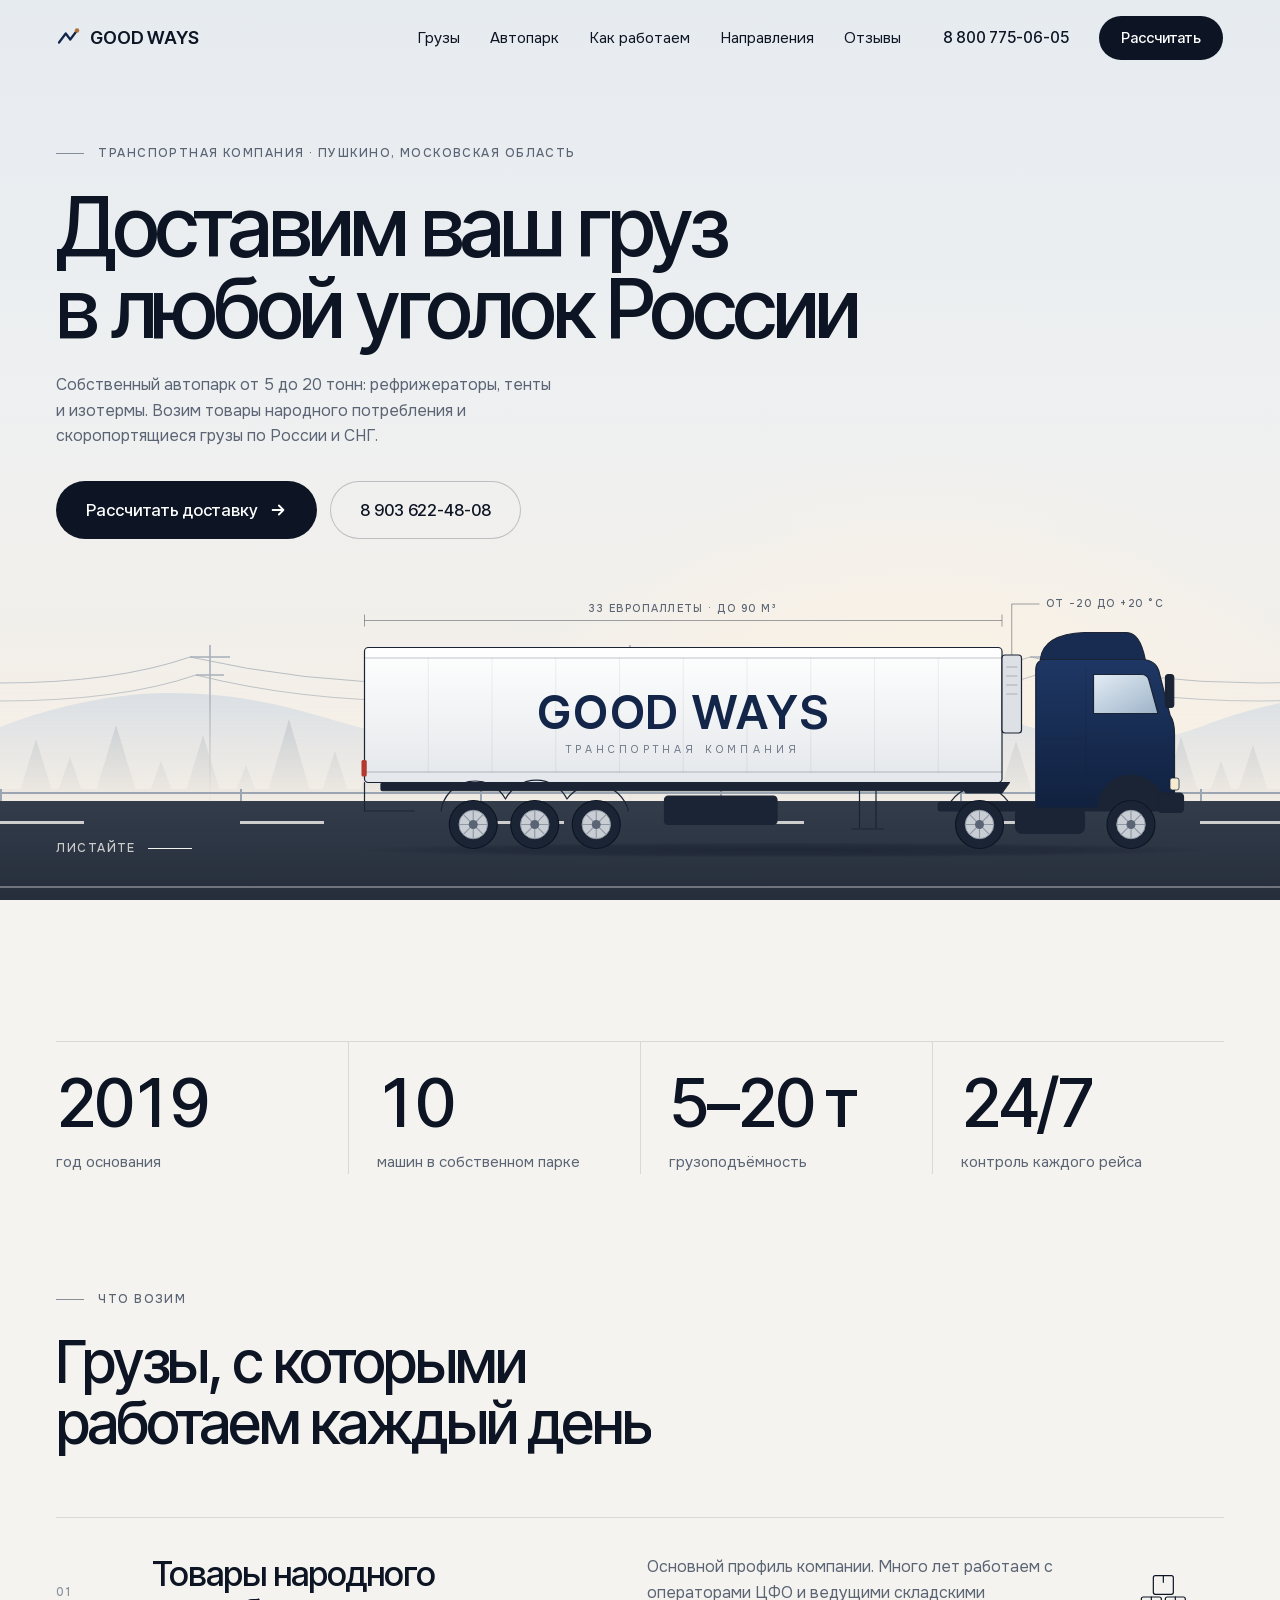
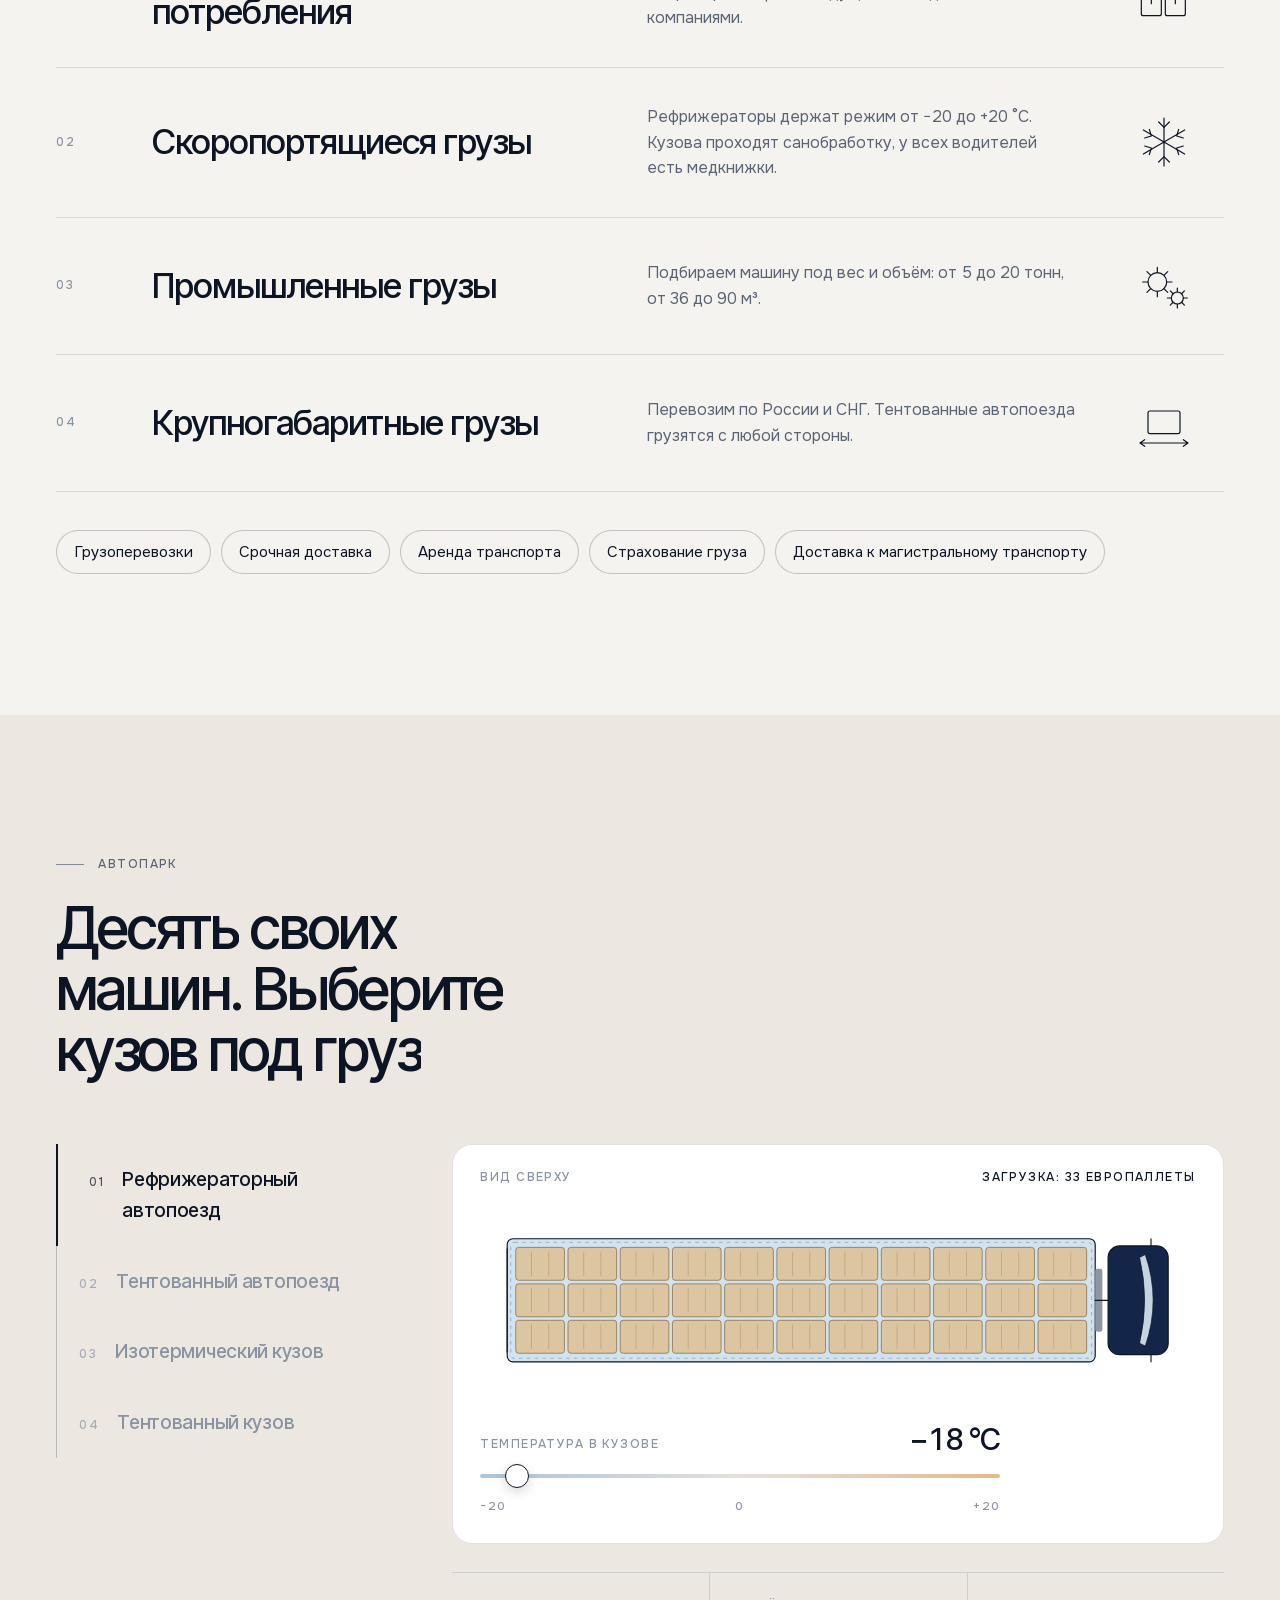
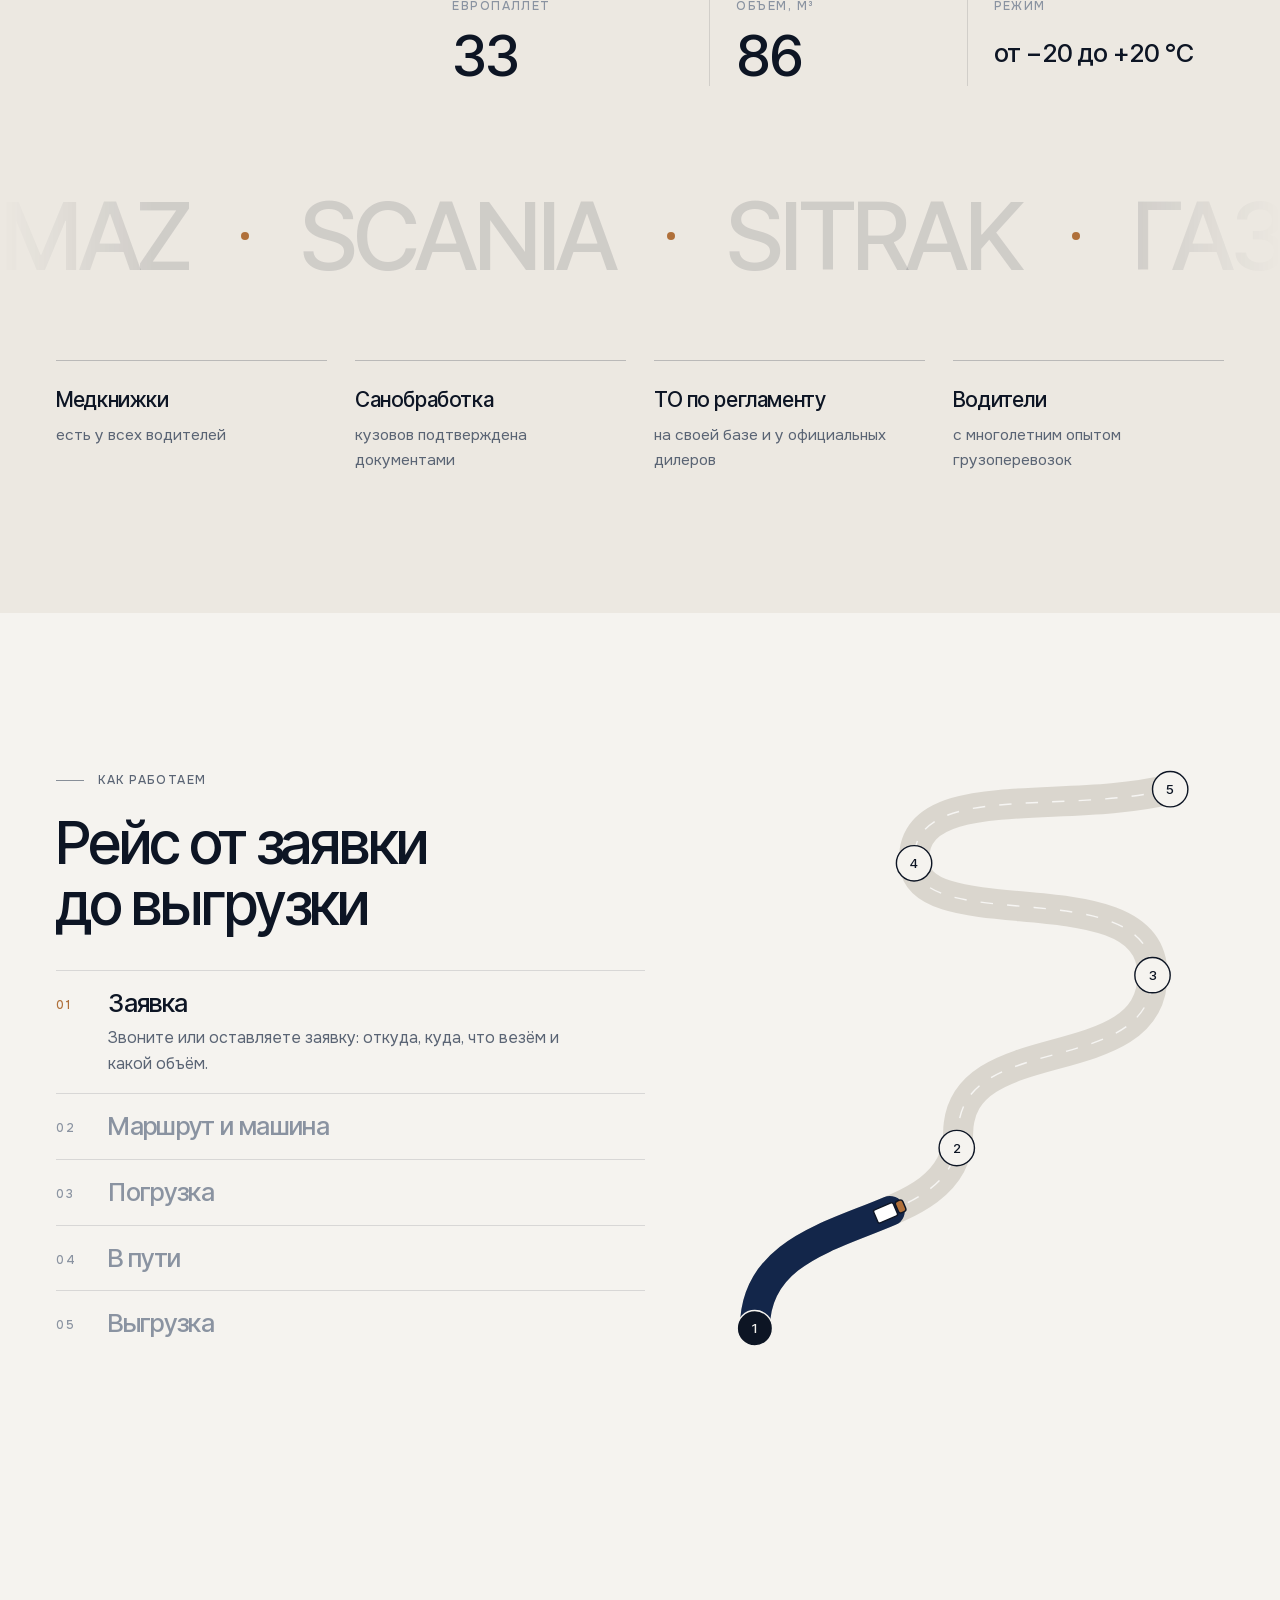
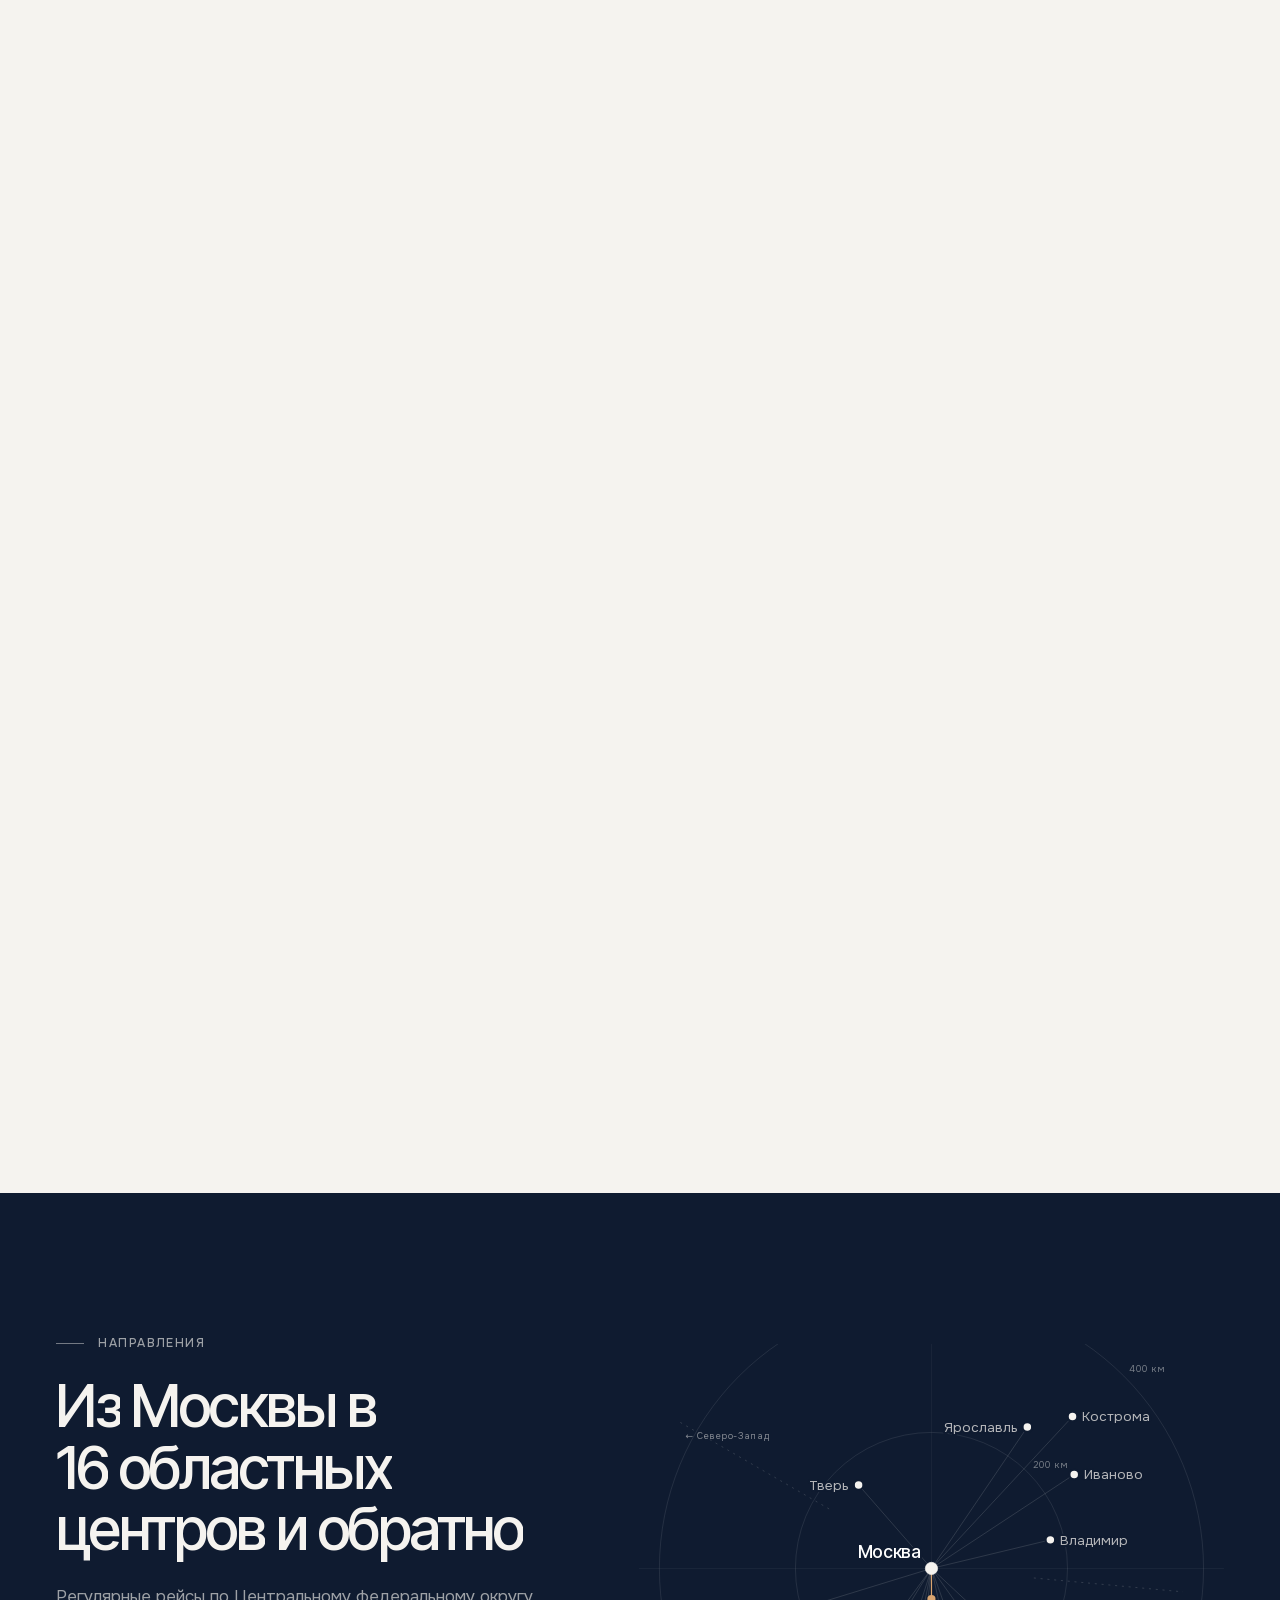
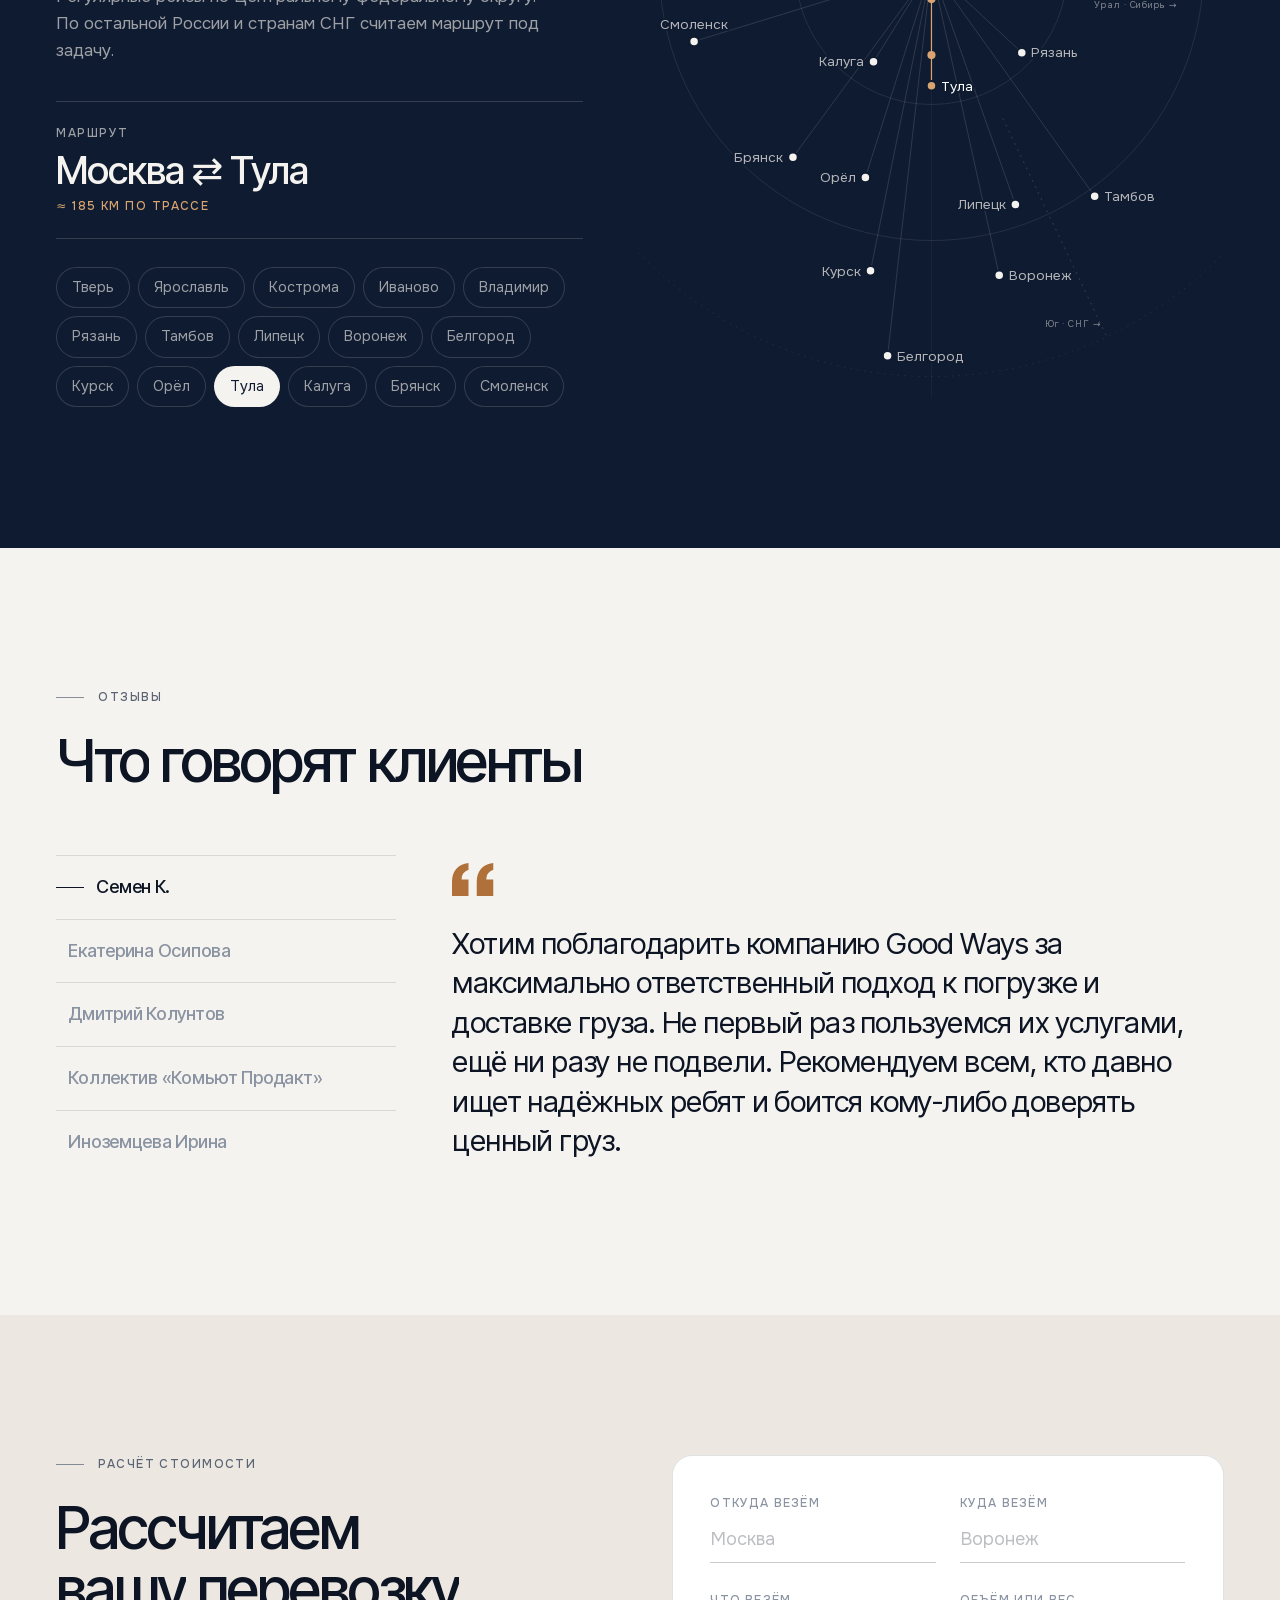
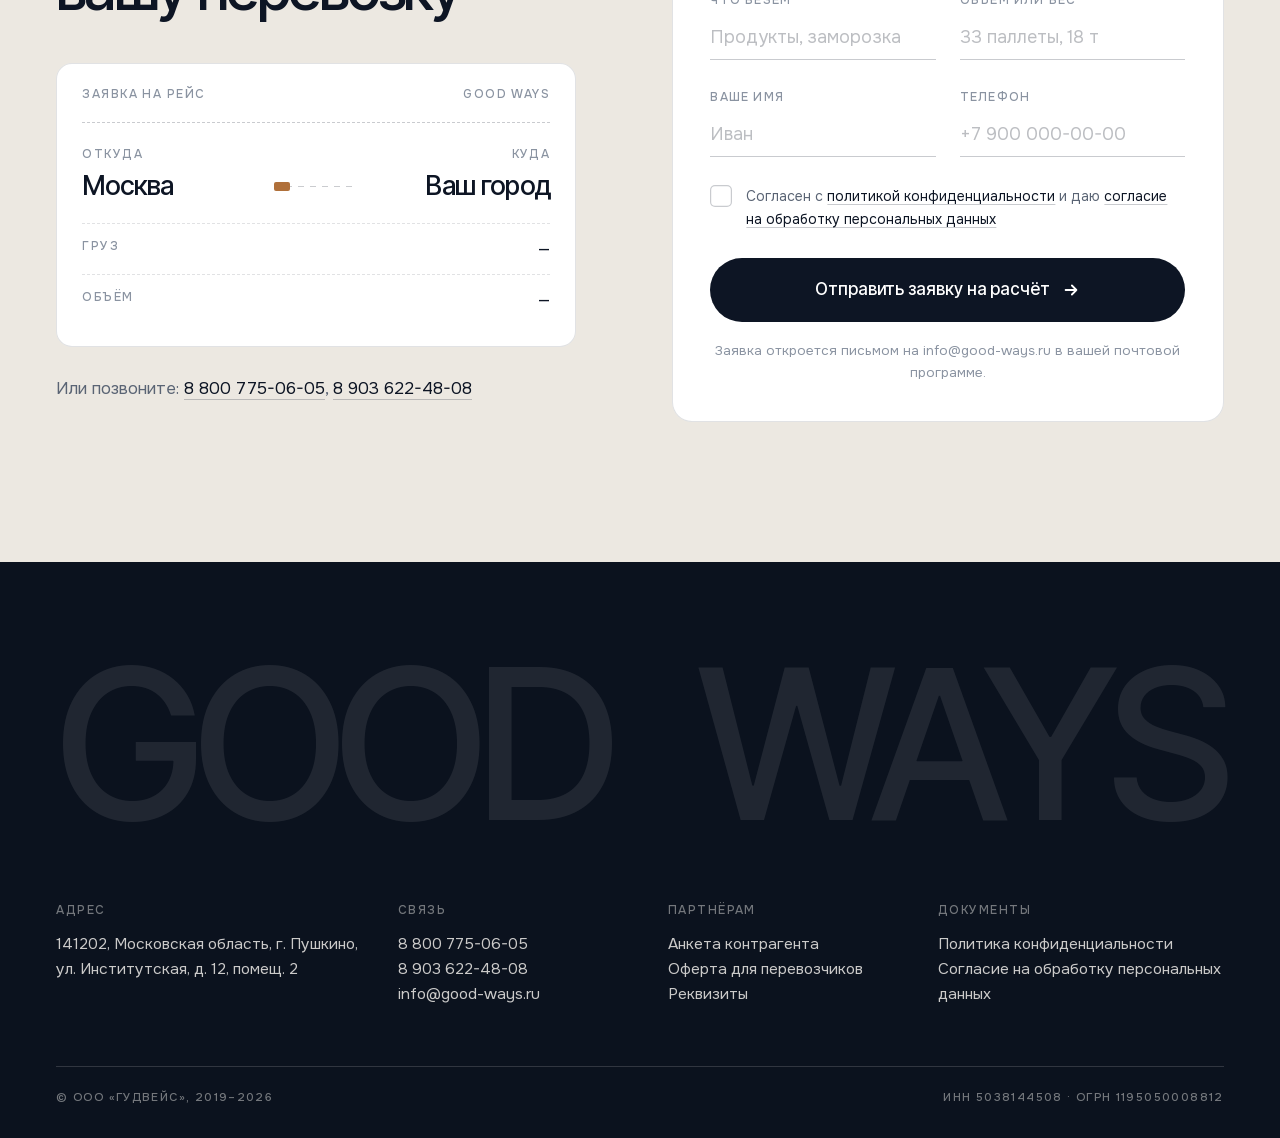
==== commit d1236456: "Мобильная версия: анимации без наведения, свайпы, нижняя панель, новая компоновка первого экрана Co-" ====
--- a/index.html
+++ b/index.html
@@ -39,6 +39,7 @@
     <a href="#how">Как работаем</a>
     <a href="#routes">Направления</a>
     <a href="#reviews">Отзывы</a>
+    <div class="nav-foot"><a href="tel:88007750605">8 800 775-06-05</a><a href="tel:89036224808">8 903 622-48-08</a><a href="mailto:info@good-ways.ru">info@good-ways.ru</a></div>
   </nav>
   <a class="hdr-tel mono" href="tel:88007750605">8 800 775-06-05</a>
   <a class="btn btn-sm" href="#calc" data-magnet><span>Рассчитать</span></a>
@@ -60,7 +61,7 @@
     <p class="hero-lead">Собственный автопарк от 5 до 20 тонн: рефрижераторы, тенты и изотермы. Возим товары народного потребления и скоропортящиеся грузы по России и СНГ.</p>
     <div class="hero-cta">
       <a class="btn" href="#calc" data-magnet><span>Рассчитать доставку</span><svg viewBox="0 0 20 20" aria-hidden="true"><path d="M4 10h12M11 5l5 5-5 5" fill="none" stroke="currentColor" stroke-width="2" stroke-linecap="round" stroke-linejoin="round"/></svg></a>
-      <a class="btn btn-line" href="tel:89036224808"><span>8 903 622-48-08</span></a>
+      <a class="btn btn-line btn-tel" href="tel:89036224808" aria-label="Позвонить: 8 903 622-48-08"><svg viewBox="0 0 20 20" aria-hidden="true"><path d="M6.6 2.8l1.6 3.6-1.5 1.2a9.6 9.6 0 0 0 5.7 5.7l1.2-1.5 3.6 1.6v2.2a1.6 1.6 0 0 1-1.7 1.6A13.6 13.6 0 0 1 2.8 4.5 1.6 1.6 0 0 1 4.4 2.8z" fill="none" stroke="currentColor" stroke-width="1.6" stroke-linejoin="round"/></svg><span>8 903 622-48-08</span></a>
     </div>
   </div>
 
@@ -78,8 +79,9 @@
         <linearGradient id="gSide" x1="0" y1="0" x2="0" y2="1"><stop offset="0" stop-color="#FFFFFF"/><stop offset="1" stop-color="#E4E7EB"/></linearGradient>
         <linearGradient id="gCab" x1="0" y1="0" x2="0" y2="1"><stop offset="0" stop-color="#1E3764"/><stop offset="1" stop-color="#11213F"/></linearGradient>
         <linearGradient id="gGlass" x1="0" y1="0" x2="1" y2="1"><stop offset="0" stop-color="#E3ECF4"/><stop offset="1" stop-color="#9DB3C8"/></linearGradient>
+        <radialGradient id="gShadow"><stop offset="0" stop-color="#0D1524" stop-opacity=".45"/><stop offset=".7" stop-color="#0D1524" stop-opacity=".28"/><stop offset="1" stop-color="#0D1524" stop-opacity="0"/></radialGradient>
       </defs>
-      <ellipse class="shadow" cx="590" cy="352" rx="560" ry="9"/>
+      <ellipse class="shadow" cx="590" cy="352" rx="570" ry="10" fill="url(#gShadow)"/>
 
       <g class="body">
         <!-- прицеп -->
@@ -375,6 +377,8 @@
   </div>
 </footer>
 
+<div class="mbar" id="mbar"><a class="mbar-call" href="tel:88007750605"><svg viewBox="0 0 20 20" aria-hidden="true"><path d="M6.6 2.8l1.6 3.6-1.5 1.2a9.6 9.6 0 0 0 5.7 5.7l1.2-1.5 3.6 1.6v2.2a1.6 1.6 0 0 1-1.7 1.6A13.6 13.6 0 0 1 2.8 4.5 1.6 1.6 0 0 1 4.4 2.8z" fill="none" stroke="currentColor" stroke-width="1.6" stroke-linejoin="round"/></svg>Позвонить</a><a class="mbar-go" href="#calc">Рассчитать<span class="mbar-x">&nbsp;доставку</span></a></div>
+
 <script src="js/main.js" defer></script>
 </body>
 </html>
--- a/css/style.css
+++ b/css/style.css
@@ -145,7 +145,7 @@
 @keyframes spin{to{transform:rotate(360deg)}}
 .tail{fill:#B23A2E}
 .lamp{fill:#F4EBD2;stroke:#1B2435;stroke-width:1}
-.shadow{fill:rgba(13,21,36,.28);filter:blur(5px)}
+.shadow{opacity:.9}
 .beam{display:none}
 .is-driving .body{animation:bob 1.4s ease-in-out infinite alternate}
 @keyframes bob{to{transform:translateY(-1.4px)}}
@@ -440,6 +440,92 @@
   .hero-cta{margin-top:22px}
 }
 
+/* ============ ТЕЛЕФОН: то же движение без мыши ============ */
+html{-webkit-tap-highlight-color:transparent}
+.btn-tel svg{display:none}
+.nav-foot,.mbar,.rev-dots{display:none}
+/* строки грузов оживают сами, когда доезжают до середины экрана */
+.cargo-row.is-act{color:var(--ivory);padding-left:14px;padding-right:14px}
+.cargo-row.is-act::before{transform:none}
+.cargo-row.is-act p,.cargo-row.is-act .cargo-n{color:rgba(245,243,239,.72)}
+.cargo-row.is-act .b3{transform:translateY(-8px) rotate(-6deg)}
+.cargo-row.is-act .b1{transform:translateX(-3px)}.cargo-row.is-act .b2{transform:translateX(3px)}
+.cargo-row.is-act .flake{transform:rotate(60deg) scale(1.06)}
+.cargo-row.is-act .g1{animation:spin 4s linear infinite}.cargo-row.is-act .g2{animation:spin 2.7s linear infinite reverse}
+.cargo-row.is-act .ic-size .bx{transform:scale(1.12)}
+.cargo-row.is-act .a1{transform:scaleX(1.1)}
+@media (hover:none){
+  .ftr-word.is-in span::after{clip-path:inset(-10% 0 -10% 0)}
+  .marks span{color:rgba(13,21,36,.16)}
+}
+@media (max-width:1080px){
+  .nav a{opacity:0;transform:translateY(26px);transition:opacity .5s ease,transform .8s var(--ease)}
+  .nav.is-open a{opacity:1;transform:none}
+  .nav.is-open a:nth-child(1){transition-delay:.18s}.nav.is-open a:nth-child(2){transition-delay:.24s}.nav.is-open a:nth-child(3){transition-delay:.3s}.nav.is-open a:nth-child(4){transition-delay:.36s}.nav.is-open a:nth-child(5){transition-delay:.42s}
+  .nav-foot{display:grid;gap:4px;margin-top:34px;padding-top:24px;border-top:1px solid var(--line);opacity:0;transition:opacity .7s ease}
+  .nav.is-open .nav-foot{opacity:1;transition-delay:.5s}
+  .nav .nav-foot a{font-family:var(--fb);font-weight:400;font-size:17px;letter-spacing:0;padding:6px 0;color:var(--mute);opacity:1;transform:none;transition:none}
+}
+@media (max-width:900px){
+  /* первый экран: крупная кабина, прицеп уходит за край */
+  :root{--tw:min(165vw,72svh)}
+  .truck{right:5vw;max-width:none}
+  .hero-h{font-size:clamp(30px,9vw,54px)}
+  .t-brand{font-size:52px;transform:translateX(245px)}
+  .t-sub{font-size:12px;transform:translateX(245px)}
+  .hero-cta{flex-wrap:nowrap}
+  .hero-cta .btn{flex:1 1 auto}
+  .hero-cta .btn-tel{flex:0 0 58px;width:58px;padding:0}
+  .btn-tel svg{display:block;width:20px;height:20px}
+  .btn-tel span{display:none}
+  /* направления: карта сразу под заголовком, маршрут и города под ней */
+  .routes{gap:0}
+  .routes-copy{display:contents}
+  .readout{order:1;margin:26px 0 0;padding:18px 0 0;border-bottom:0}
+  .radar{order:2;margin:4px calc(var(--pad)*-.6) 0}
+  .cities{order:3;margin-top:6px}
+  .readout b{font-size:28px}
+  .cfg-specs dd{font-size:clamp(24px,7.6vw,32px);white-space:nowrap}
+  .cfg-specs dd.sm{white-space:normal}
+  /* отзыв листается пальцем */
+  .rev-body{touch-action:pan-y}
+  .rev-dots{display:flex;gap:6px;margin-top:26px;grid-area:3/1}
+  .rev-dots i{width:18px;height:2px;background:var(--line2);transition:background .4s,width .5s var(--ease)}
+  .rev-dots i.is-on{background:var(--ink);width:34px}
+  /* нижняя панель */
+  .mbar{position:fixed;z-index:40;left:10px;right:10px;bottom:calc(10px + env(safe-area-inset-bottom));display:grid;grid-template-columns:auto 1fr;gap:8px;padding:8px;border-radius:999px;background:rgba(245,243,239,.92);-webkit-backdrop-filter:blur(16px);backdrop-filter:blur(16px);box-shadow:0 0 0 1px var(--line),0 14px 40px -14px rgba(13,21,36,.35);transform:translateY(160%);transition:transform .7s var(--ease)}
+  .mbar.is-on{transform:none}
+  .mbar a{display:flex;align-items:center;justify-content:center;gap:8px;height:48px;border-radius:999px;font-family:var(--fh);font-weight:500;font-size:15.5px;transition:transform .4s var(--ease)}
+  .mbar a:active{transform:scale(.96)}
+  .mbar-call{padding:0 18px;box-shadow:inset 0 0 0 1px var(--line2)}
+  .mbar-call svg{width:17px;height:17px}
+  .mbar-go{background:var(--ink);color:#fff}
+  .ftr{padding-bottom:44px}
+  /* маршрут: метки и грузовик крупнее, чтобы читались на маленькой схеме */
+  .how-map svg{max-height:33svh}
+  .how-node circle{r:27px}
+  .how-node text{font-size:22px}
+  .how-truck rect{transform:scale(1.7)}
+  .mbar a{white-space:nowrap}
+}
+/* короткие телефоны: первый экран и маршрут должны помещаться целиком */
+@media (max-width:900px) and (max-height:650px){
+  .hero-lead{display:none}
+  .hero-cta{margin-top:26px}
+}
+@media (max-width:900px) and (max-height:720px){
+  .hero-copy{padding-top:88px}
+  .how-pin{padding-top:72px}
+  .how-map svg{max-height:25svh}
+  .how .h2{font-size:24px;margin-top:8px}
+  .steps{margin-top:10px}
+  .steps li{padding:7px 0}
+}
+@media (max-width:359px){
+  .mbar-x{display:none}
+  .hero .eyebrow{font-size:11px;letter-spacing:.1em}
+}
+
 /* ============ БЕЗ ДВИЖЕНИЯ ============ */
 @media (prefers-reduced-motion:reduce){
   html{scroll-behavior:auto}
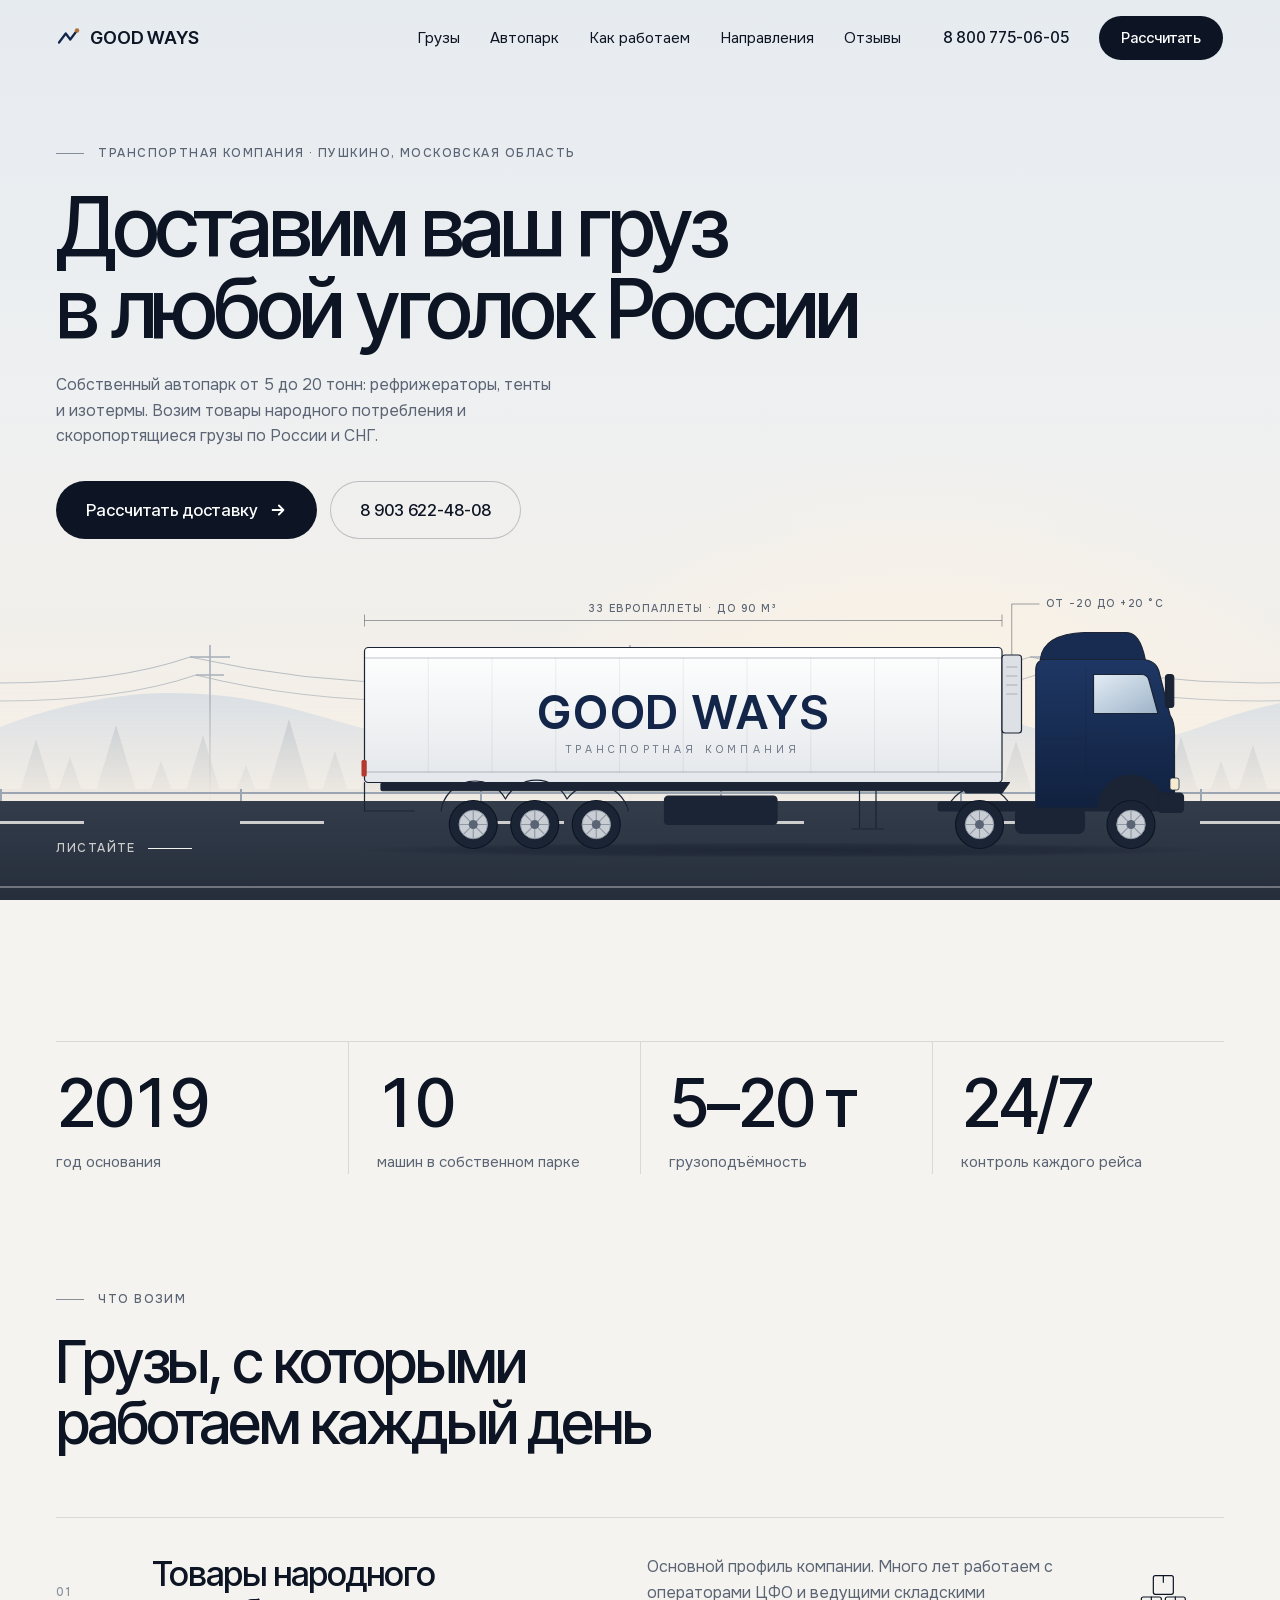
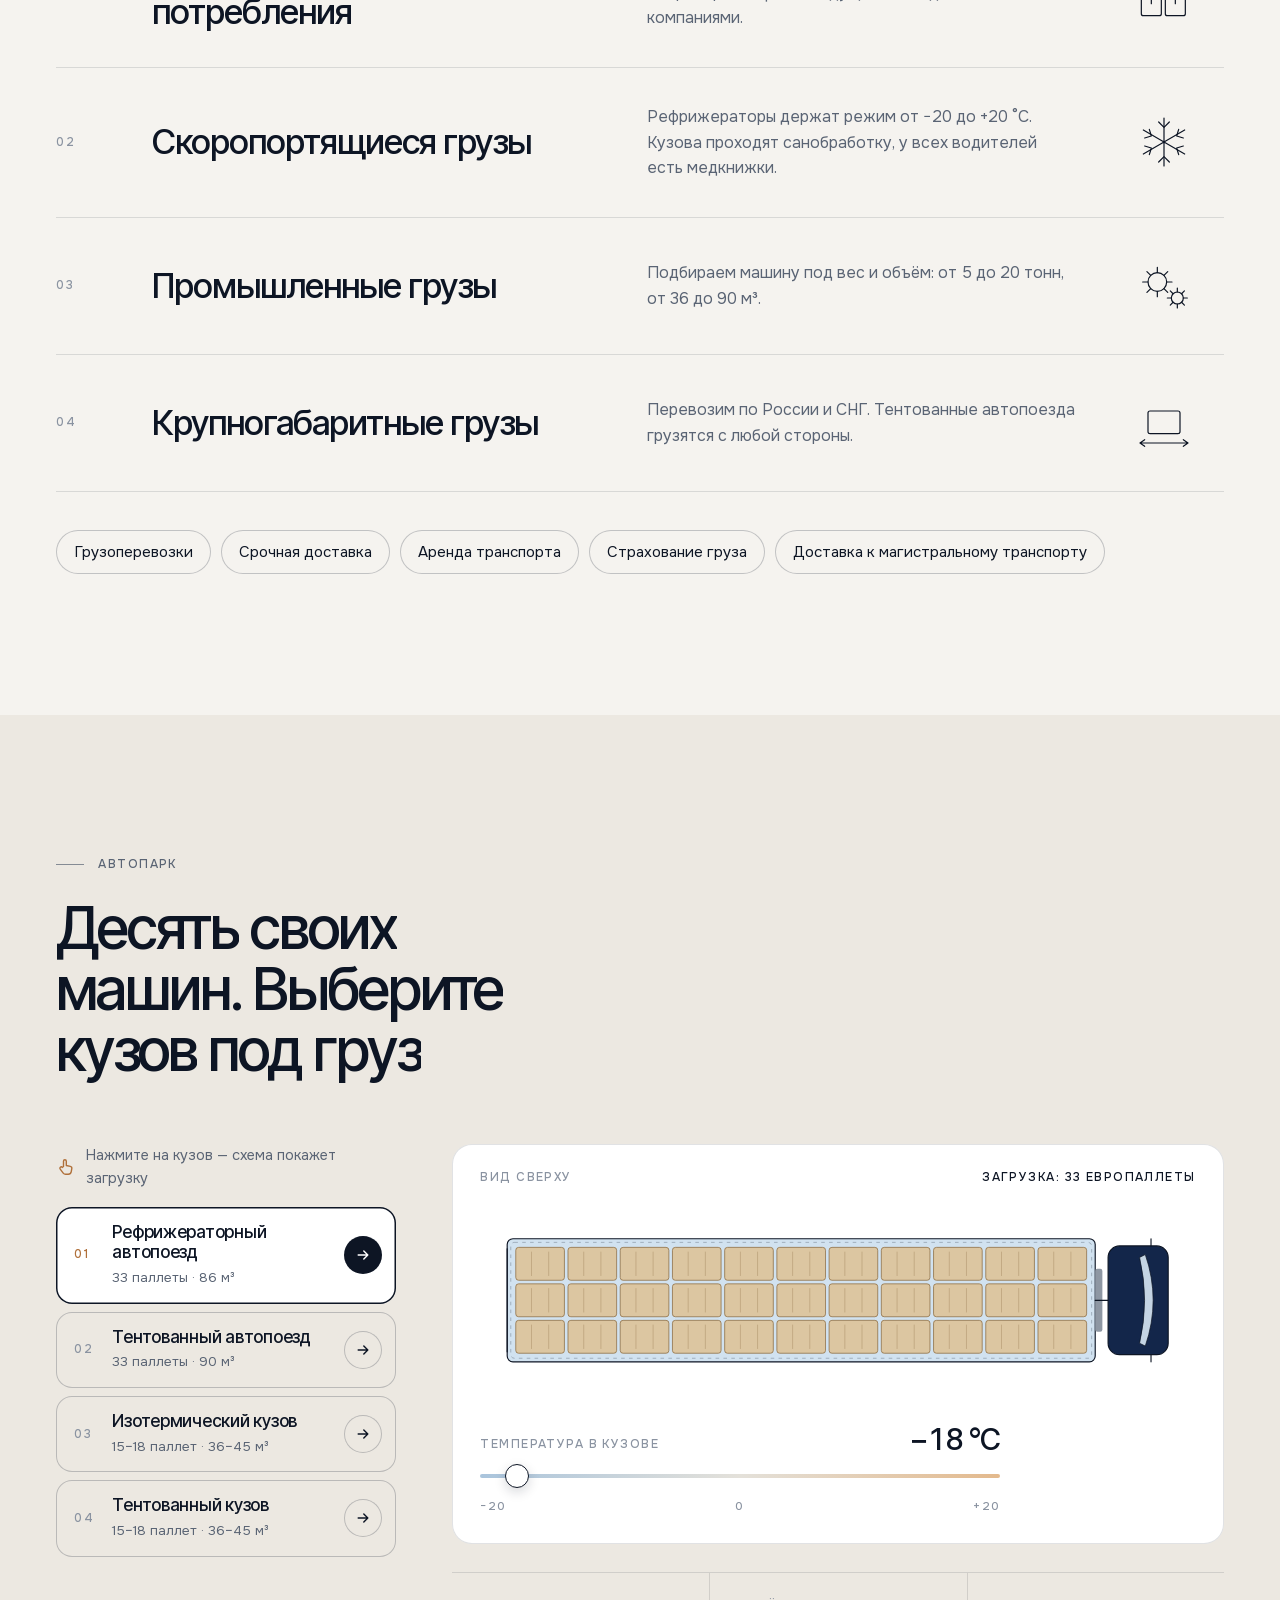
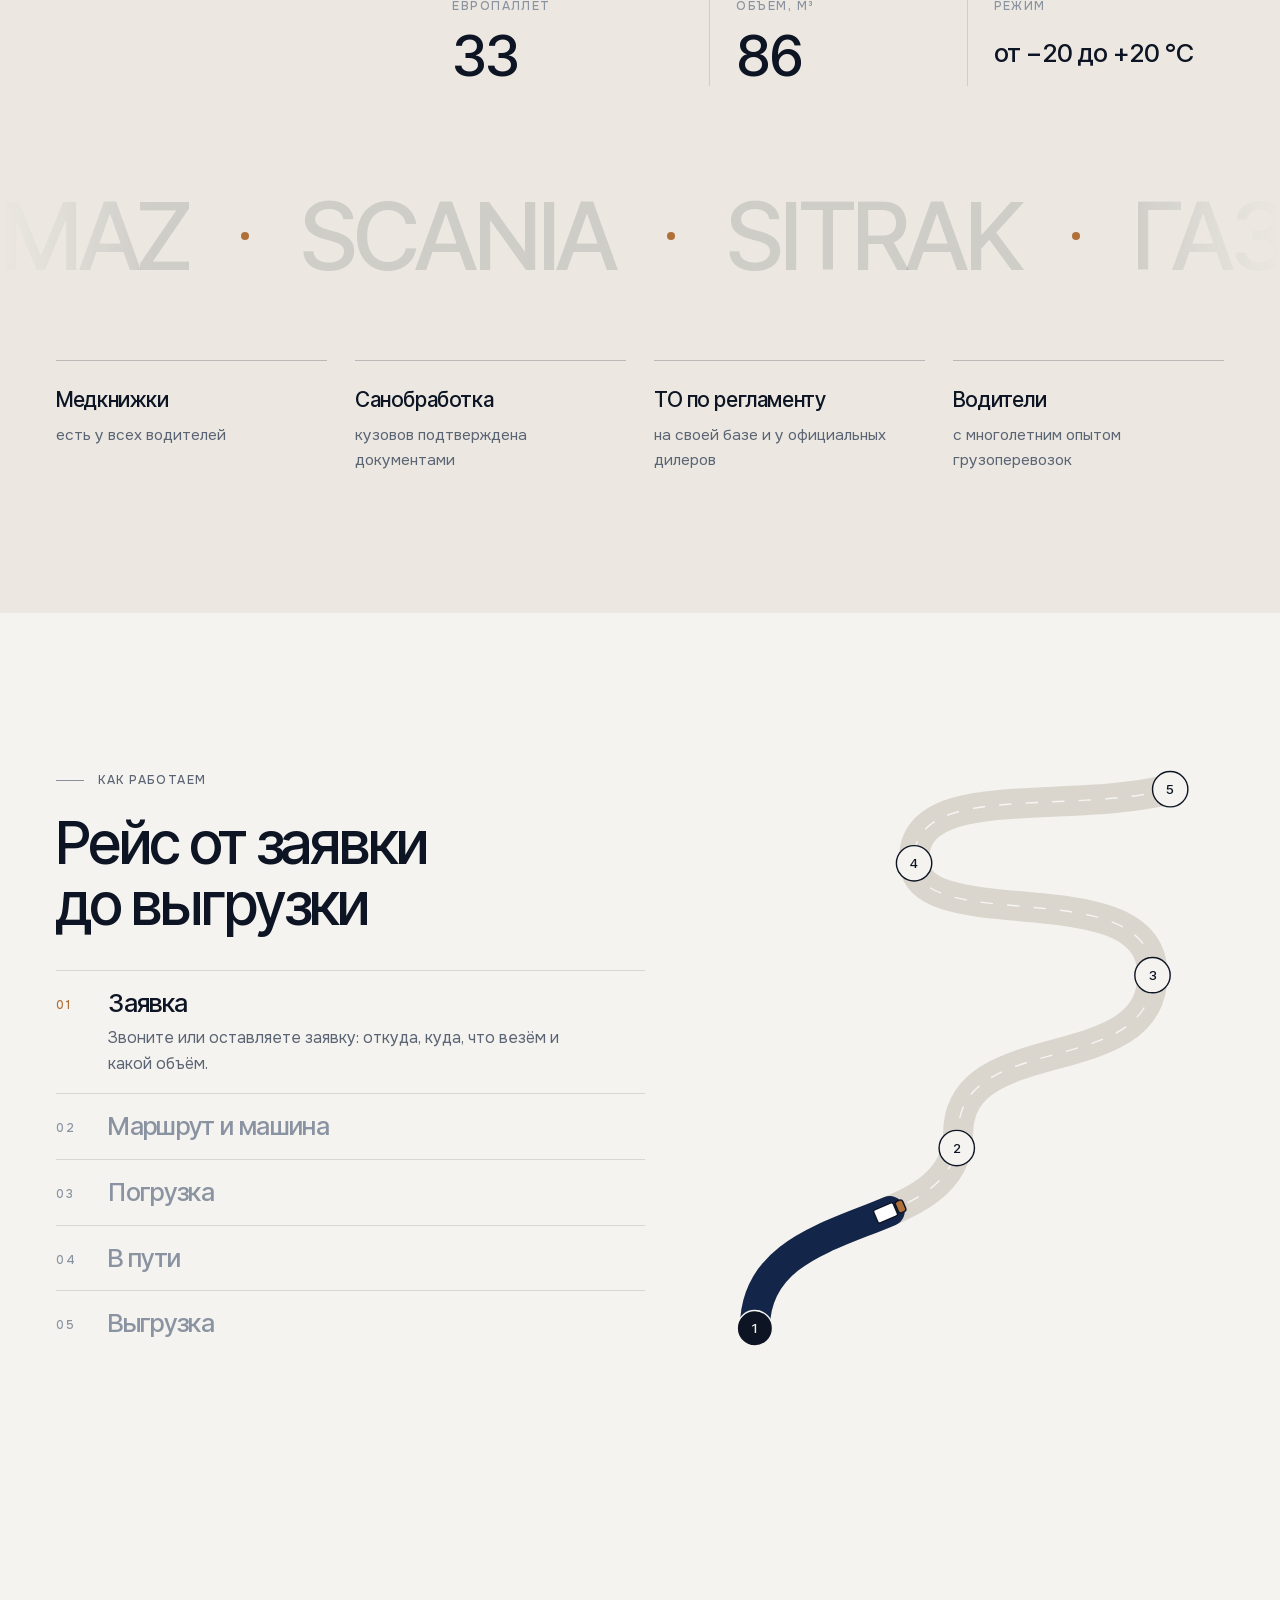
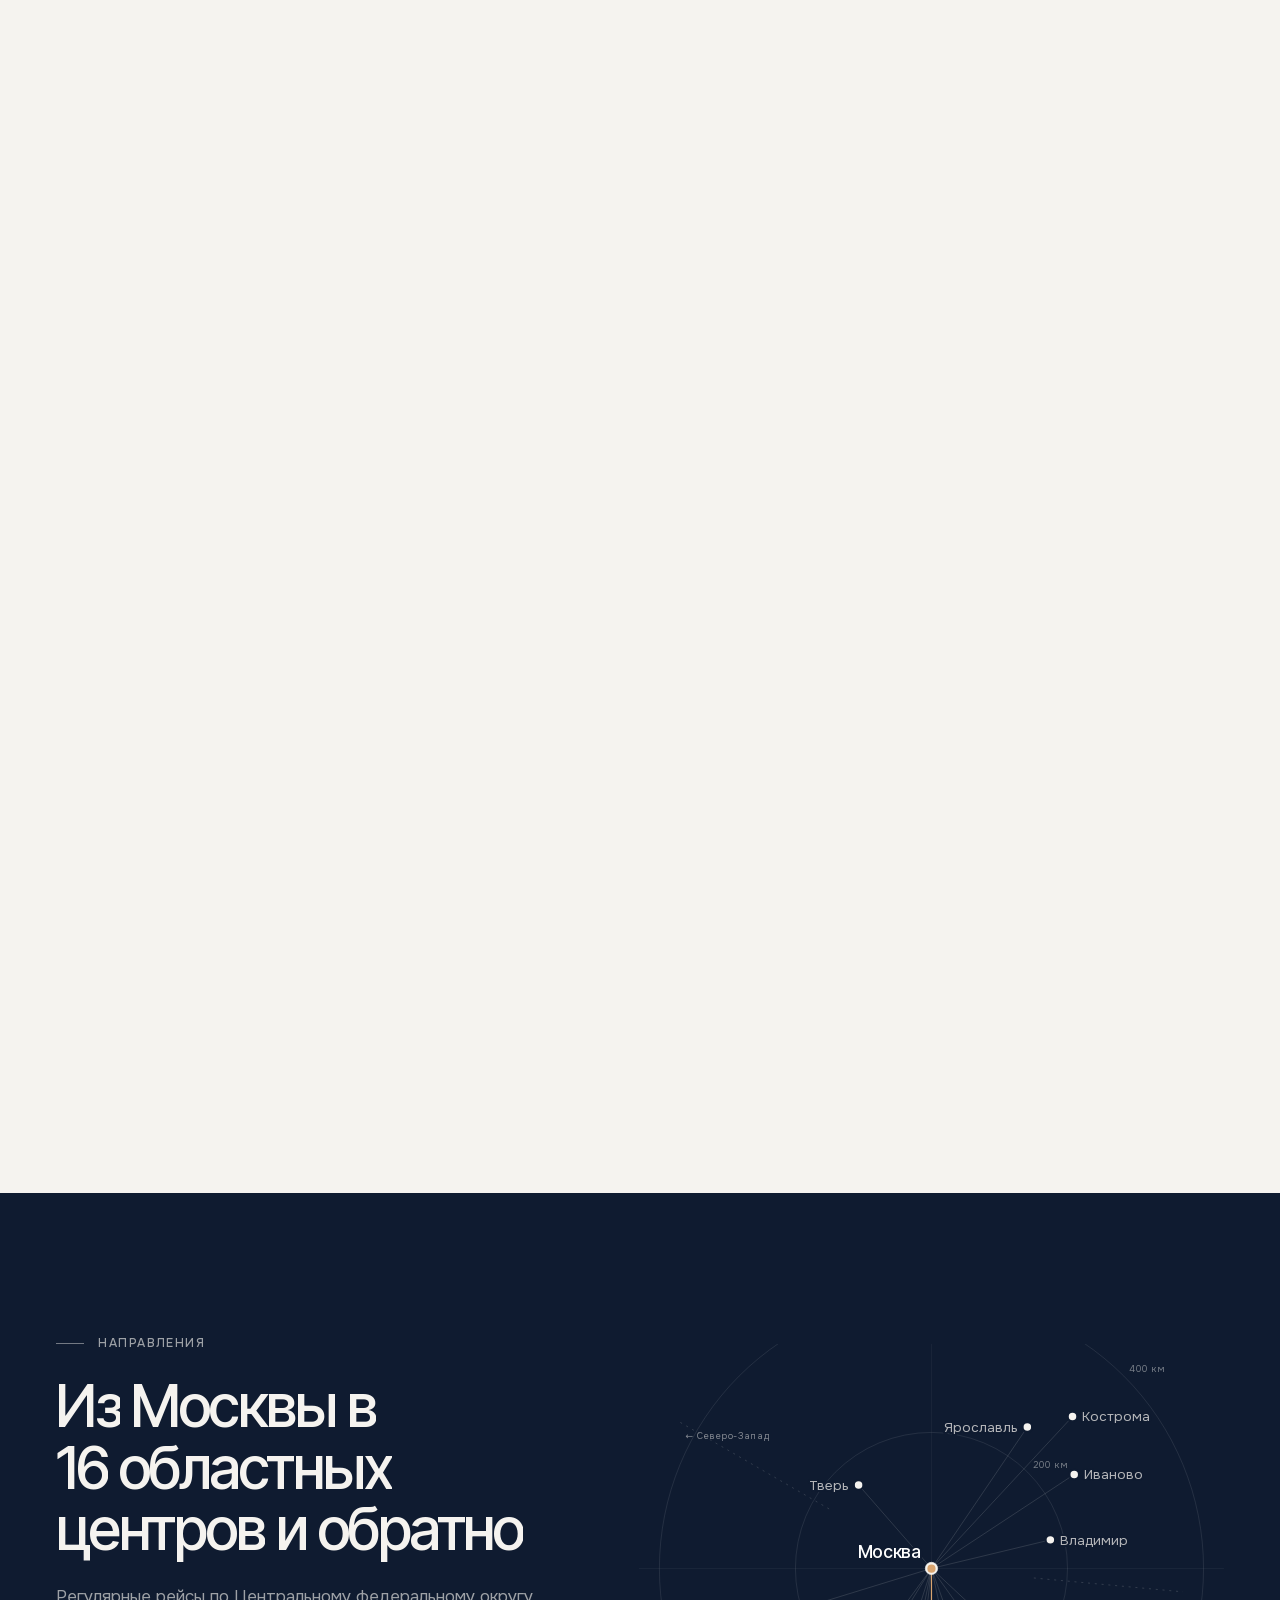
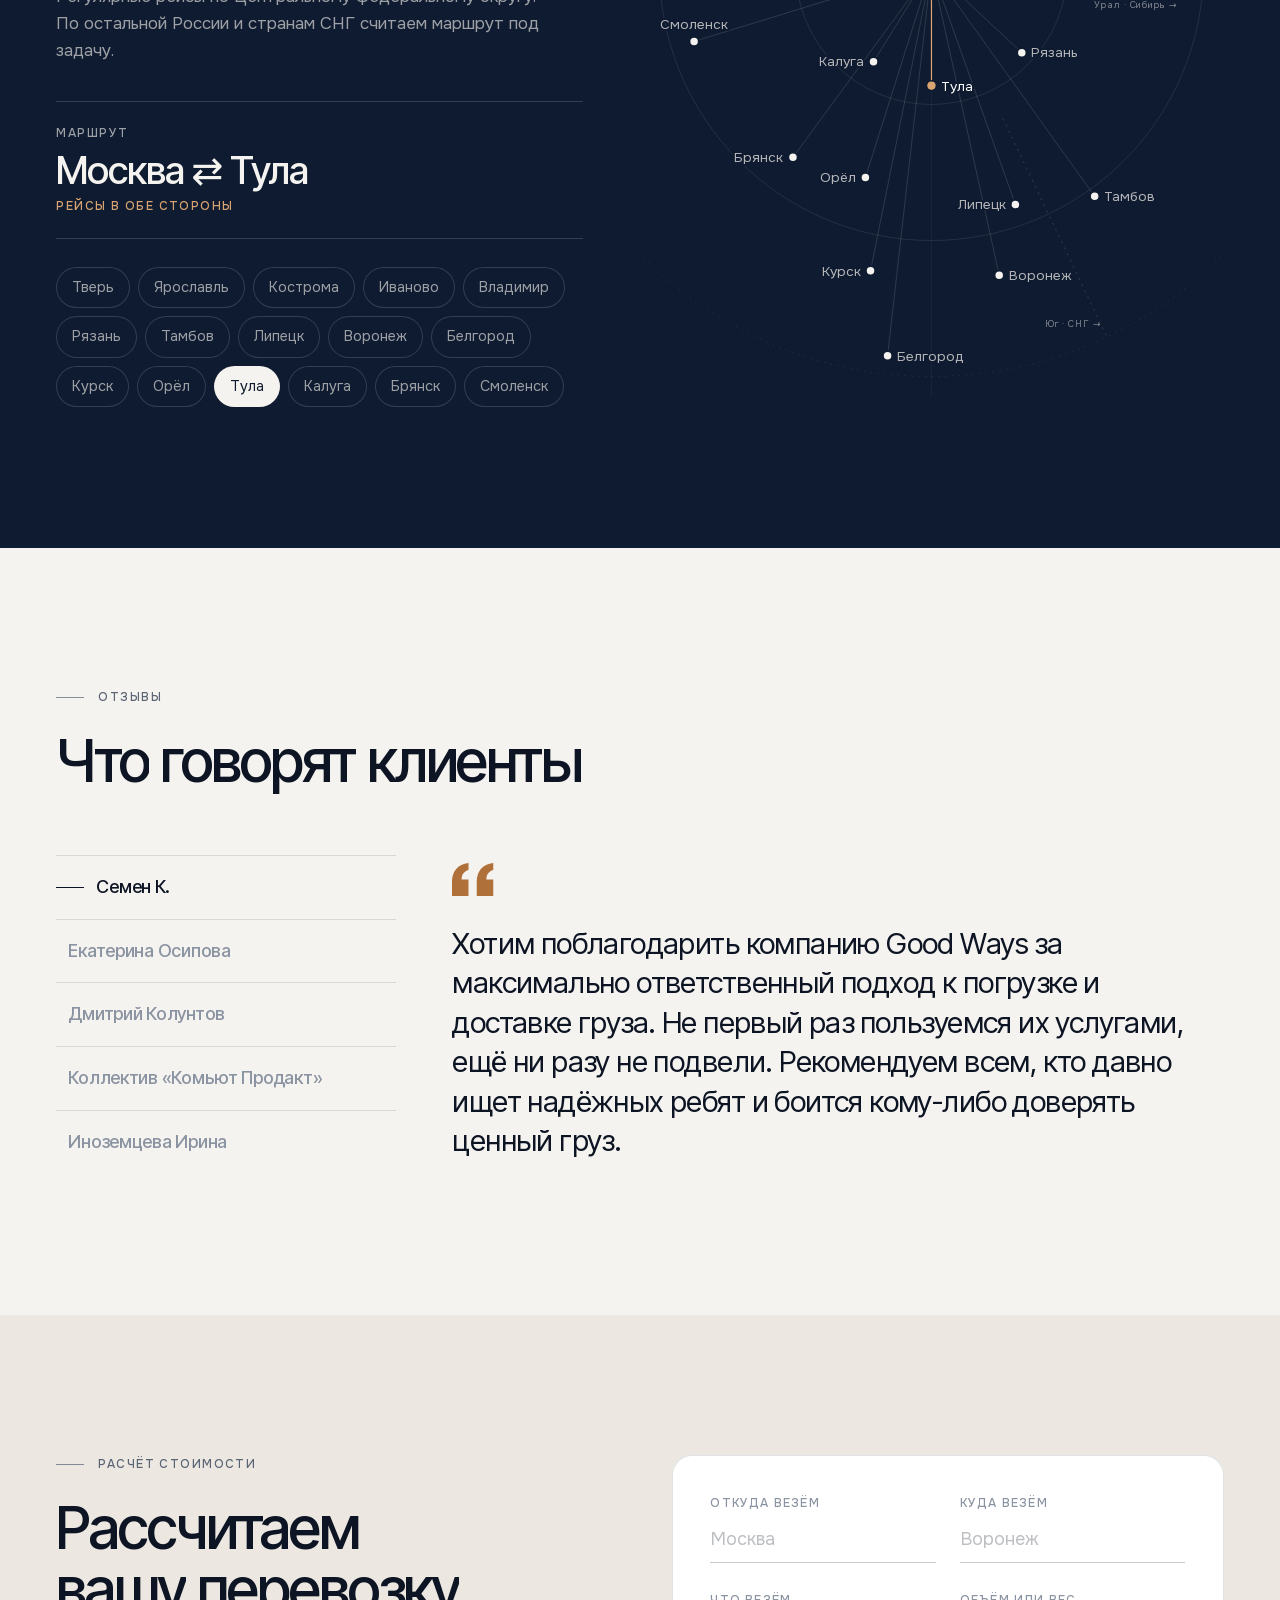
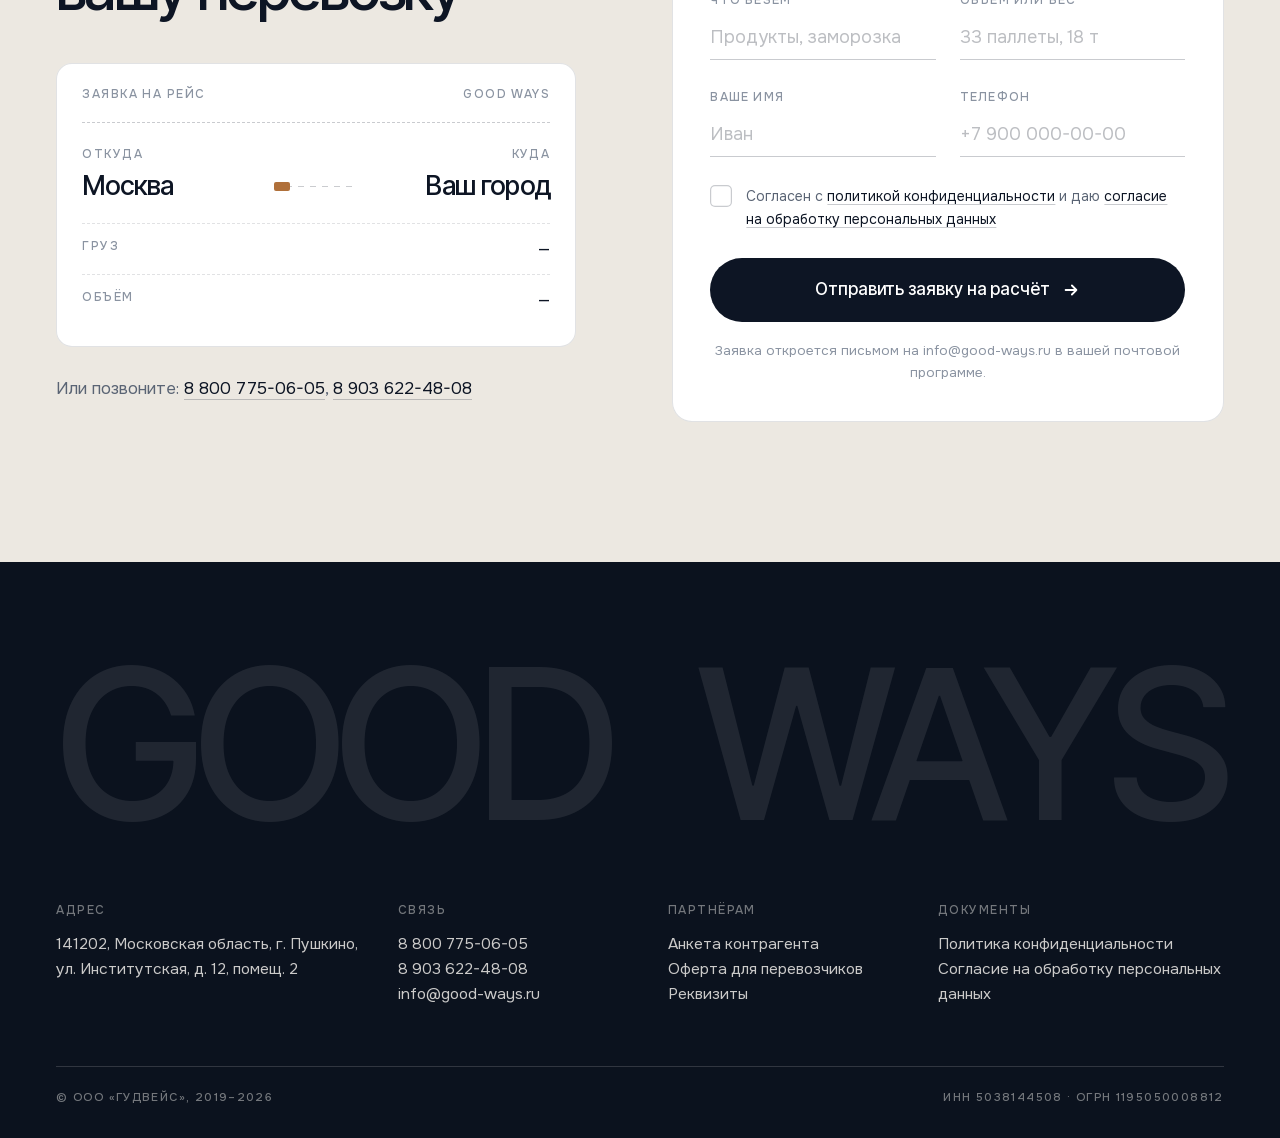
==== commit cdfea4e6: "Автопарк: вкладки кузовов стали явными кнопками, убраны неподтверждённые километры Co-Authored-By: C" ====
--- a/index.html
+++ b/index.html
@@ -198,11 +198,14 @@
     </div>
 
     <div class="cfg" id="cfg">
-      <div class="cfg-tabs" role="tablist" aria-label="Тип кузова">
-        <button role="tab" aria-selected="true" data-type="ref"><span class="mono">01</span>Рефрижераторный автопоезд</button>
-        <button role="tab" aria-selected="false" data-type="tent" tabindex="-1"><span class="mono">02</span>Тентованный автопоезд</button>
-        <button role="tab" aria-selected="false" data-type="iso" tabindex="-1"><span class="mono">03</span>Изотермический кузов</button>
-        <button role="tab" aria-selected="false" data-type="tentk" tabindex="-1"><span class="mono">04</span>Тентованный кузов</button>
+      <div class="cfg-side">
+        <p class="cfg-hint"><svg viewBox="0 0 20 20" aria-hidden="true"><path d="M7.5 9.5V4.2a1.4 1.4 0 0 1 2.8 0v4.3l4 .9a2 2 0 0 1 1.5 2.3l-.6 3.2a3 3 0 0 1-3 2.4H9.6a3 3 0 0 1-2.4-1.2l-3-4a1.3 1.3 0 0 1 2-1.7z" fill="none" stroke="currentColor" stroke-width="1.4" stroke-linejoin="round"/></svg>Нажмите на кузов — схема покажет загрузку</p>
+        <div class="cfg-tabs" role="tablist" aria-label="Тип кузова">
+          <button role="tab" aria-selected="true" data-type="ref"><span class="mono">01</span><span class="ct"><b>Рефрижераторный автопоезд</b><small>33 паллеты · 86 м³</small></span><span class="ct-go" aria-hidden="true"><svg viewBox="0 0 20 20"><path d="M4 10h12M11 5l5 5-5 5" fill="none" stroke="currentColor" stroke-width="1.8" stroke-linecap="round" stroke-linejoin="round"/></svg></span></button>
+          <button role="tab" aria-selected="false" data-type="tent" tabindex="-1"><span class="mono">02</span><span class="ct"><b>Тентованный автопоезд</b><small>33 паллеты · 90 м³</small></span><span class="ct-go" aria-hidden="true"><svg viewBox="0 0 20 20"><path d="M4 10h12M11 5l5 5-5 5" fill="none" stroke="currentColor" stroke-width="1.8" stroke-linecap="round" stroke-linejoin="round"/></svg></span></button>
+          <button role="tab" aria-selected="false" data-type="iso" tabindex="-1"><span class="mono">03</span><span class="ct"><b>Изотермический кузов</b><small>15–18 паллет · 36–45 м³</small></span><span class="ct-go" aria-hidden="true"><svg viewBox="0 0 20 20"><path d="M4 10h12M11 5l5 5-5 5" fill="none" stroke="currentColor" stroke-width="1.8" stroke-linecap="round" stroke-linejoin="round"/></svg></span></button>
+          <button role="tab" aria-selected="false" data-type="tentk" tabindex="-1"><span class="mono">04</span><span class="ct"><b>Тентованный кузов</b><small>15–18 паллет · 36–45 м³</small></span><span class="ct-go" aria-hidden="true"><svg viewBox="0 0 20 20"><path d="M4 10h12M11 5l5 5-5 5" fill="none" stroke="currentColor" stroke-width="1.8" stroke-linecap="round" stroke-linejoin="round"/></svg></span></button>
+        </div>
       </div>
 
       <div class="cfg-stage" data-type="ref">
@@ -273,7 +276,7 @@
       <div class="readout" aria-live="polite">
         <span class="mono">Маршрут</span>
         <b id="roName">Москва ⇄ Тула</b>
-        <span class="mono" id="roKm">≈ 185 км по трассе</span>
+        <span class="mono" id="roKm">Рейсы в обе стороны</span>
       </div>
       <ul class="cities" id="cities"></ul>
     </div>
--- a/css/style.css
+++ b/css/style.css
@@ -187,11 +187,32 @@
 
 /* ============ АВТОПАРК ============ */
 .cfg{display:grid;grid-template-columns:minmax(260px,340px) minmax(0,1fr);gap:28px 56px;align-items:start}
-.cfg-tabs{display:flex;flex-direction:column;grid-row:span 2}
-.cfg-tabs button{display:flex;gap:18px;align-items:baseline;text-align:left;padding:20px 0 20px 22px;font-family:var(--fh);font-weight:500;font-size:clamp(17px,1.5vw,21px);letter-spacing:-.015em;color:var(--soft);border-left:1px solid var(--line2);transition:color .3s,border-color .3s,padding .6s var(--ease)}
-.cfg-tabs button .mono{color:inherit;opacity:.7}
-.cfg-tabs button:hover{color:var(--ink)}
-.cfg-tabs button[aria-selected=true]{color:var(--ink);border-left-color:var(--ink);box-shadow:inset 1px 0 0 var(--ink);padding-left:32px}
+.cfg-side{grid-row:span 2}
+.cfg-hint{display:flex;align-items:center;gap:10px;margin-bottom:16px;color:var(--mute);font-size:14.5px}
+.cfg-hint svg{width:20px;height:20px;flex:none;color:var(--accent)}
+.cfg-tabs{display:grid;gap:8px}
+/* каждая вкладка — кнопка-карточка со стрелкой: видно, что это нажимается */
+.cfg-tabs button{display:grid;grid-template-columns:26px minmax(0,1fr) 38px;align-items:center;gap:12px;text-align:left;padding:15px 14px 15px 18px;border-radius:16px;color:var(--ink);cursor:pointer;box-shadow:inset 0 0 0 1px var(--line2);transition:background .35s,box-shadow .35s,transform .5s var(--ease)}
+.cfg-tabs button .mono{color:var(--soft);transition:color .35s}
+.ct b{display:block;font-family:var(--fh);font-weight:500;font-size:clamp(16px,1.35vw,19px);letter-spacing:-.015em;line-height:1.2}
+.ct small{display:block;margin-top:4px;font-size:13.5px;color:var(--mute)}
+.ct-go{width:38px;height:38px;border-radius:50%;display:grid;place-items:center;box-shadow:inset 0 0 0 1px var(--line2);transition:background .35s,color .35s,box-shadow .35s,transform .5s var(--ease)}
+.ct-go svg{width:16px;height:16px}
+.cfg-tabs button:active{transform:scale(.985)}
+.cfg-tabs button[aria-selected=true]{background:var(--white);box-shadow:inset 0 0 0 1.5px var(--ink)}
+.cfg-tabs button[aria-selected=true] .mono{color:var(--accent)}
+.cfg-tabs button[aria-selected=true] .ct-go{background:var(--ink);color:#fff;box-shadow:none}
+@media (hover:hover){
+  .cfg-tabs button:hover{background:rgba(255,255,255,.6)}
+  .cfg-tabs button:hover .ct-go{transform:translateX(4px)}
+  .cfg-tabs button:not([aria-selected=true]):hover .ct-go{background:var(--ink);color:#fff;box-shadow:none}
+}
+/* один раз, когда блок попал в кадр: стрелки по очереди «кивают» */
+.cfg.is-seen .cfg-tabs button:not([aria-selected=true]) .ct-go{animation:poke 1s var(--ease2) 1}
+.cfg.is-seen .cfg-tabs button:nth-child(2) .ct-go{animation-delay:.9s}
+.cfg.is-seen .cfg-tabs button:nth-child(3) .ct-go{animation-delay:1.05s}
+.cfg.is-seen .cfg-tabs button:nth-child(4) .ct-go{animation-delay:1.2s}
+@keyframes poke{0%,100%{transform:none}40%{transform:translateX(7px)}}
 .cfg-stage{--tc:#F5F3EF;position:relative;border-radius:20px;padding:24px 28px 28px;background:var(--white);box-shadow:inset 0 0 0 1px var(--line)}
 .cfg-top{display:flex;justify-content:space-between;gap:16px;color:var(--soft)}
 .cfg-top span:last-child{color:var(--ink)}
@@ -391,10 +412,17 @@
   .cargo-ic{width:44px;height:44px;grid-row:1/3;grid-column:3}
   .cargo-row:hover,.cargo-row:focus-visible{padding-left:14px;padding-right:14px}
   .cfg{grid-template-columns:1fr;gap:22px}
-  .cfg-tabs{flex-direction:row;overflow-x:auto;gap:8px;margin:0 calc(var(--pad)*-1);padding:2px var(--pad) 6px;scrollbar-width:none;grid-row:auto}
-  .cfg-tabs::-webkit-scrollbar{display:none}
-  .cfg-tabs button{flex:none;padding:12px 16px!important;border:0!important;border-radius:999px;box-shadow:inset 0 0 0 1px var(--line2);font-size:15px;gap:8px;min-height:44px}
+  /* телефон: все четыре кузова видны сразу, сеткой 2×2 */
+  .cfg-side{grid-row:auto}
+  .cfg-hint{margin-bottom:12px;font-size:14px}
+  .cfg-tabs{grid-template-columns:1fr 1fr}
+  .cfg-tabs button{grid-template-columns:1fr;gap:6px;align-content:start;padding:13px 14px 14px;border-radius:14px;min-height:96px}
+  .ct b{font-size:15.5px}
+  .ct small{font-size:12.5px}
+  .ct-go{display:none}
   .cfg-tabs button[aria-selected=true]{background:var(--ink);color:#fff;box-shadow:none}
+  .cfg-tabs button[aria-selected=true] small{color:rgba(255,255,255,.7)}
+  .cfg-tabs button[aria-selected=true] .mono{color:#D9A46F}
   .cfg-stage{padding:16px 14px 20px;border-radius:16px}
   .cfg-top{flex-direction:column;gap:2px;font-size:10.5px}
   .cfg-specs dd.sm{font-size:16px}
@@ -499,7 +527,7 @@
   .mbar a:active{transform:scale(.96)}
   .mbar-call{padding:0 18px;box-shadow:inset 0 0 0 1px var(--line2)}
   .mbar-call svg{width:17px;height:17px}
-  .mbar-go{background:var(--ink);color:#fff}
+  .mbar .mbar-go{background:var(--ink);color:#fff;gap:0}
   .ftr{padding-bottom:44px}
   /* маршрут: метки и грузовик крупнее, чтобы читались на маленькой схеме */
   .how-map svg{max-height:33svh}
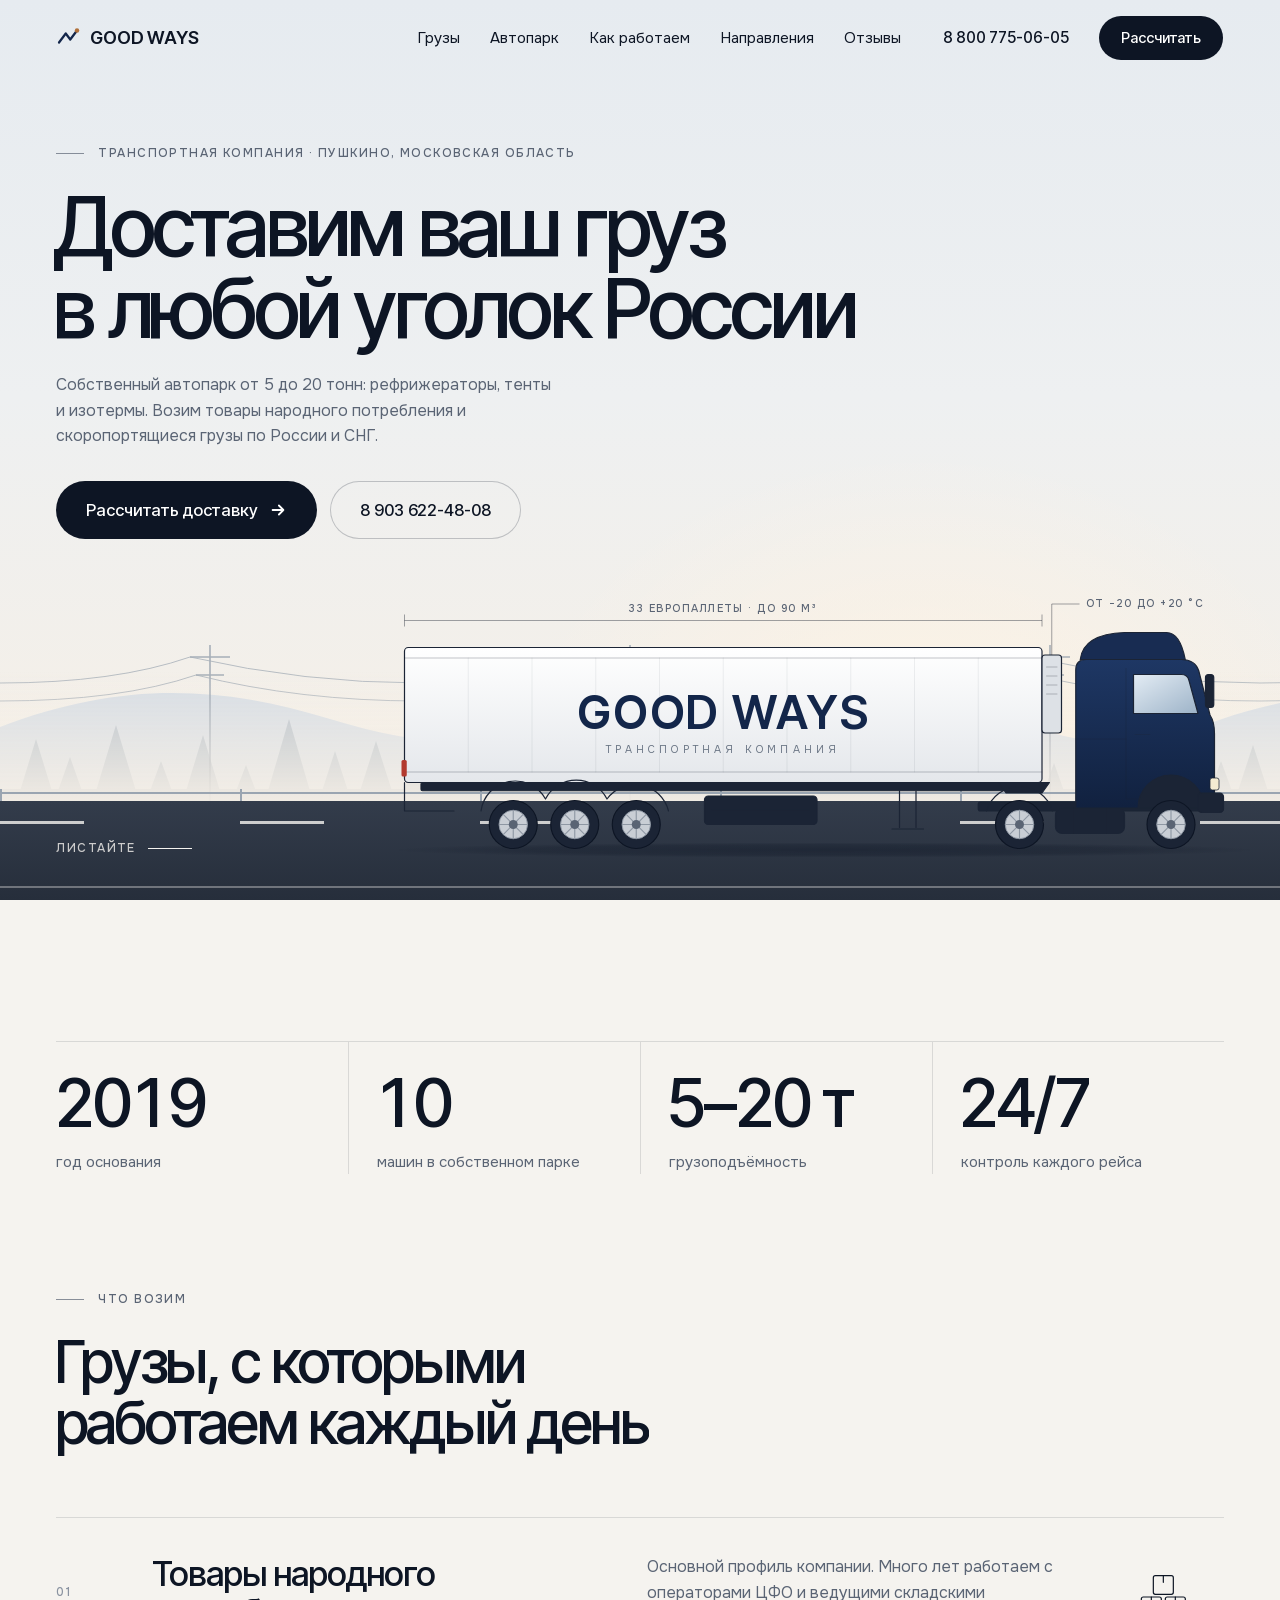
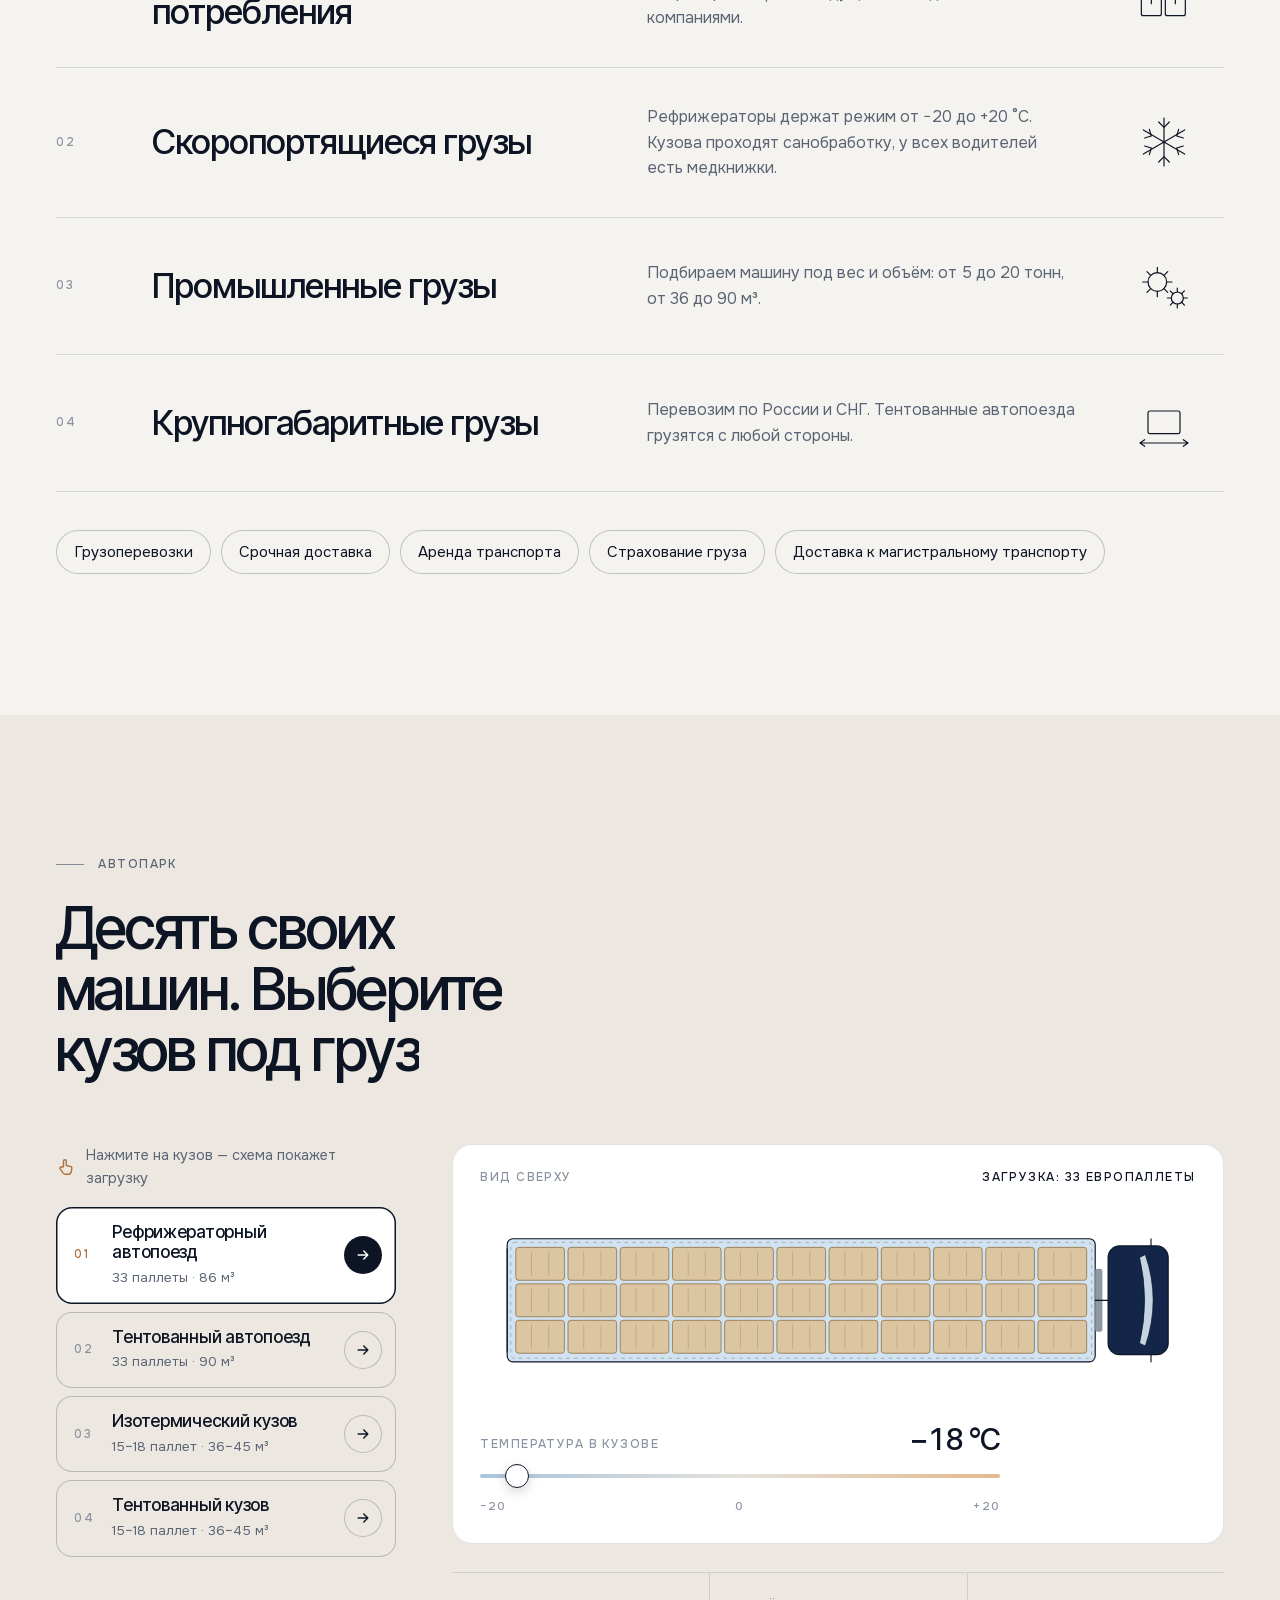
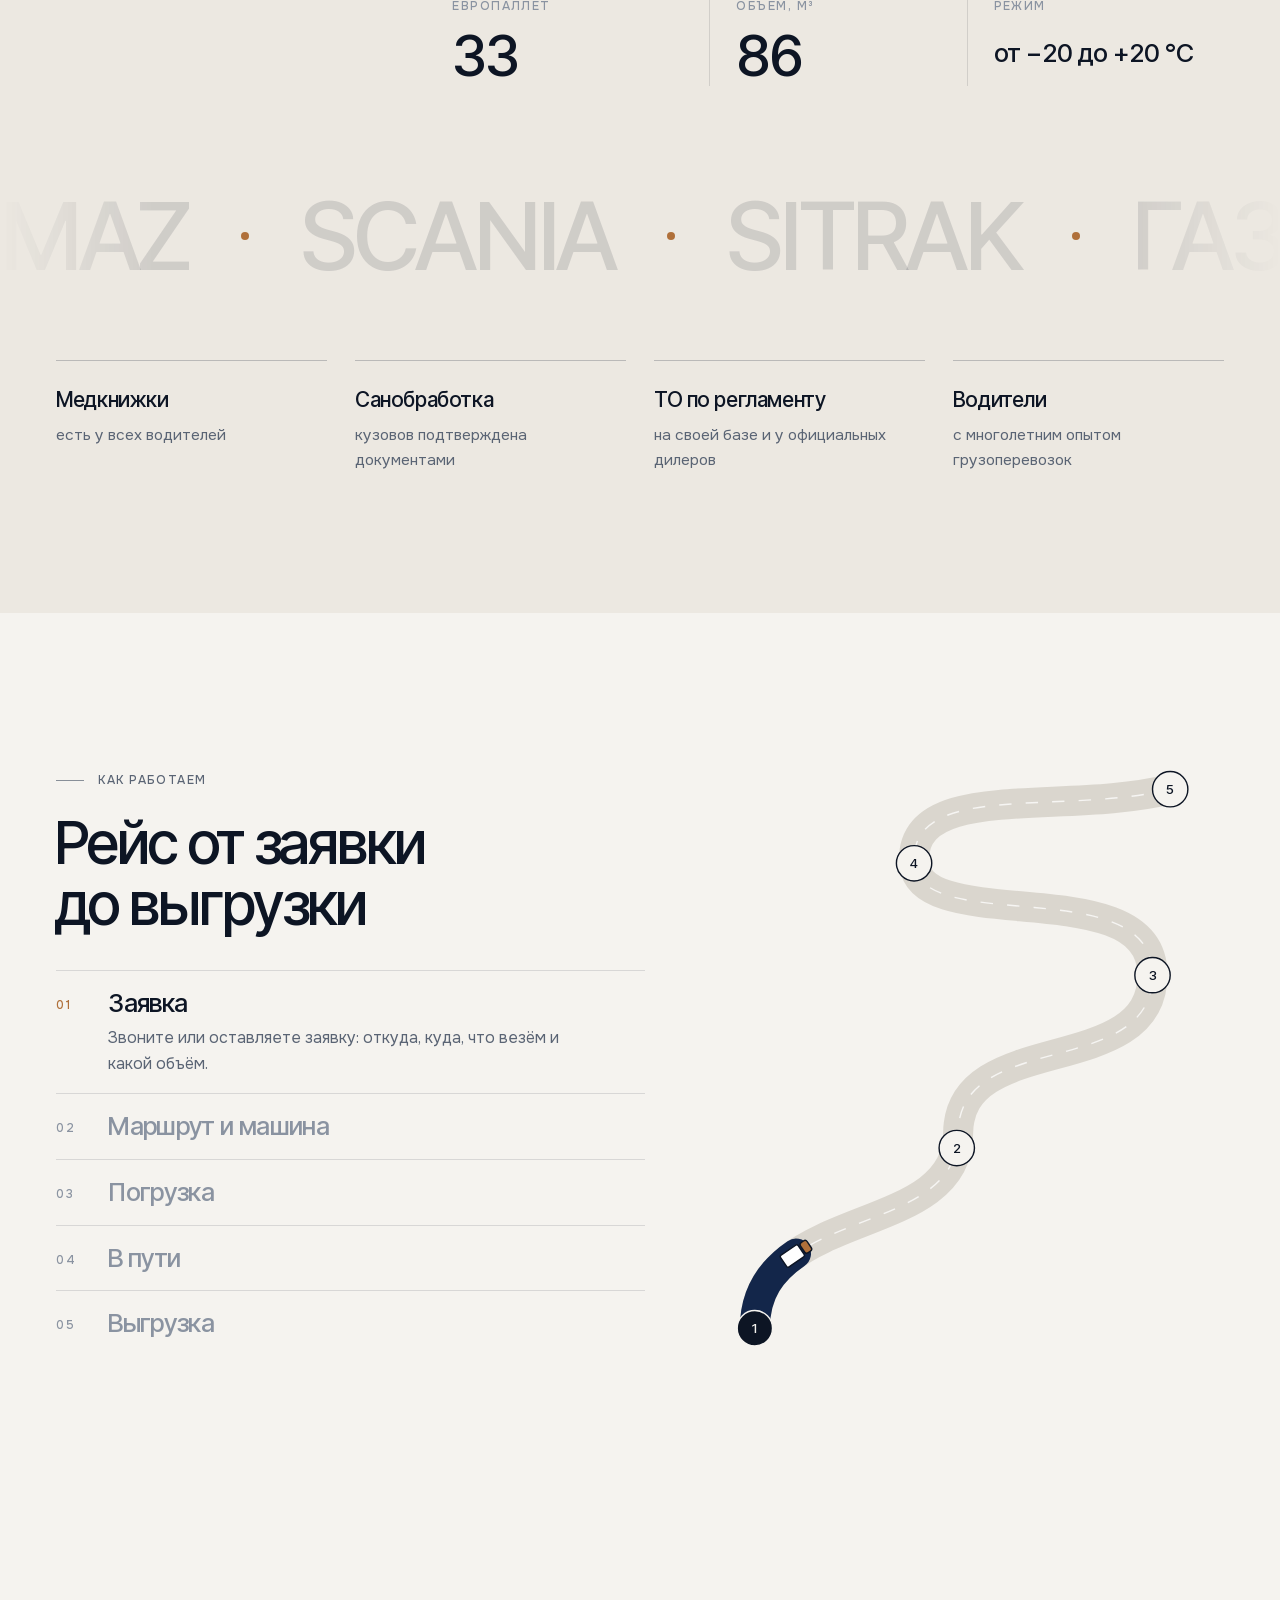
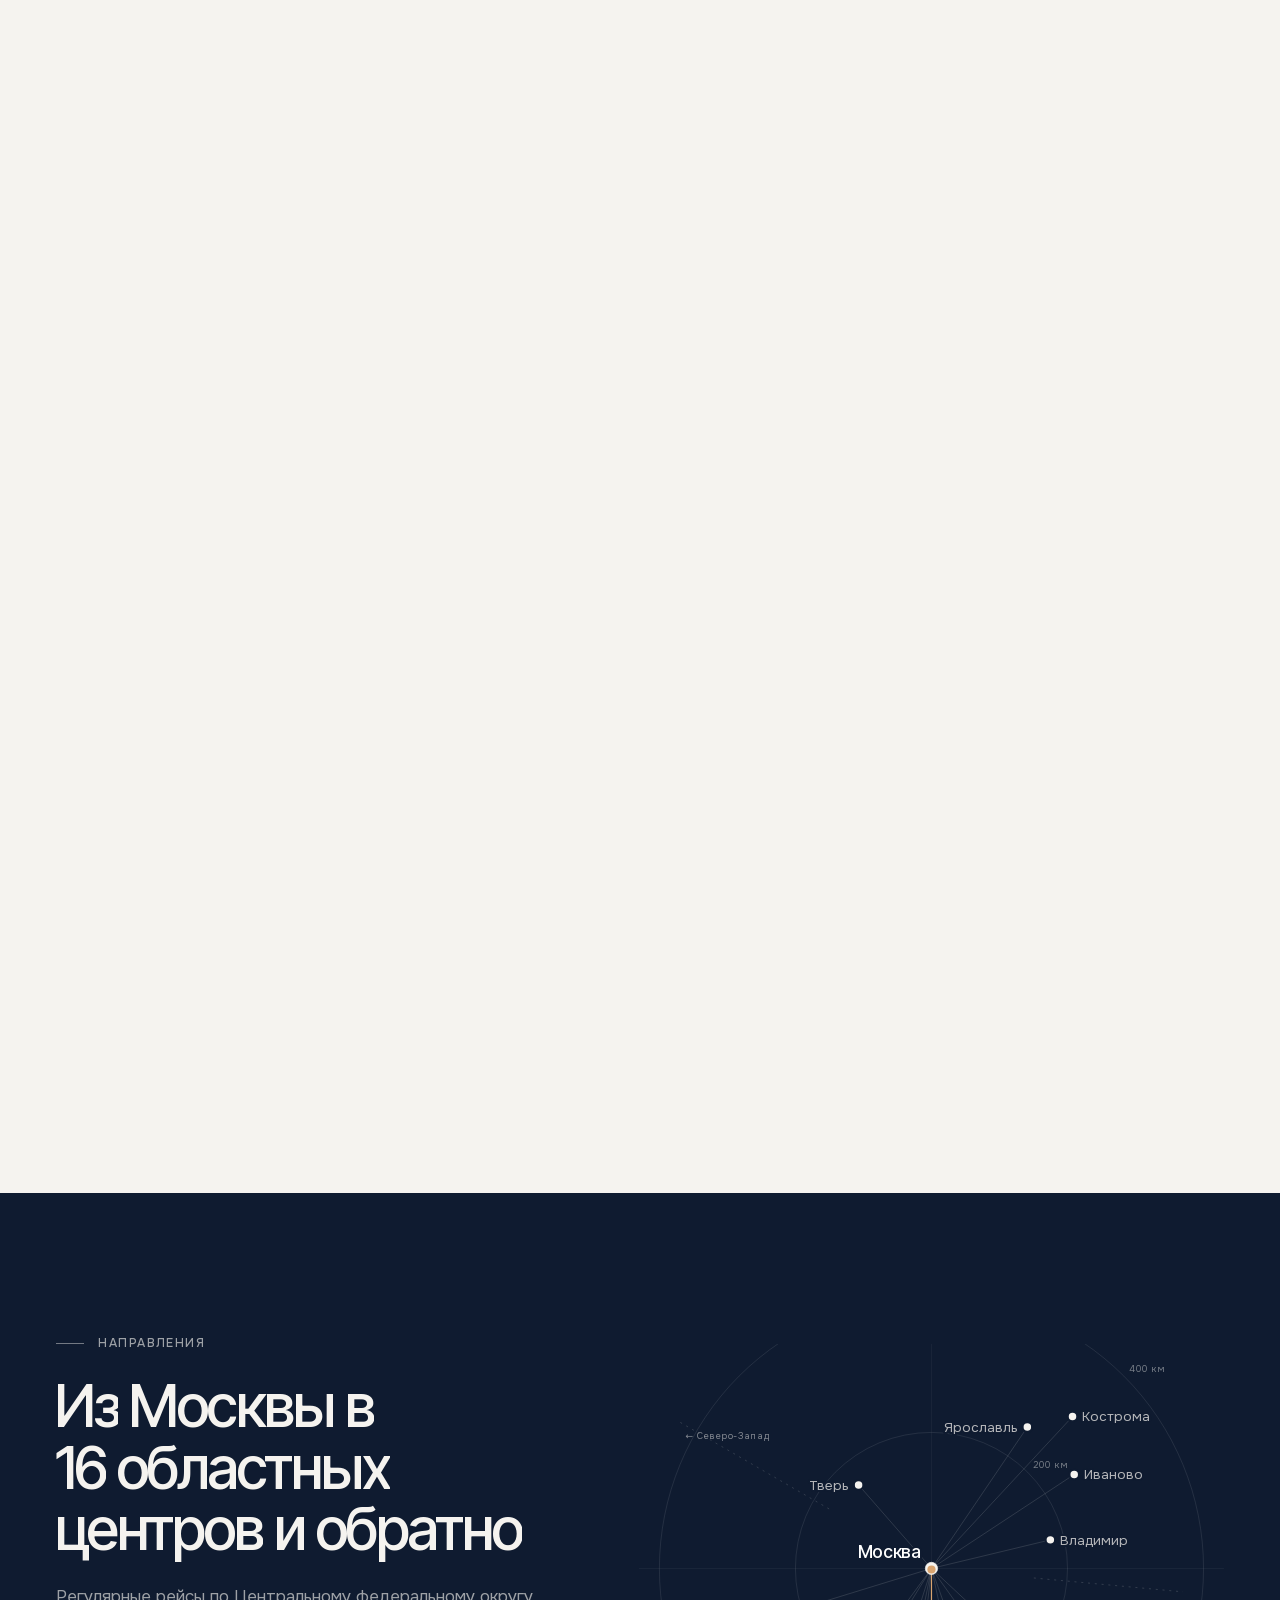
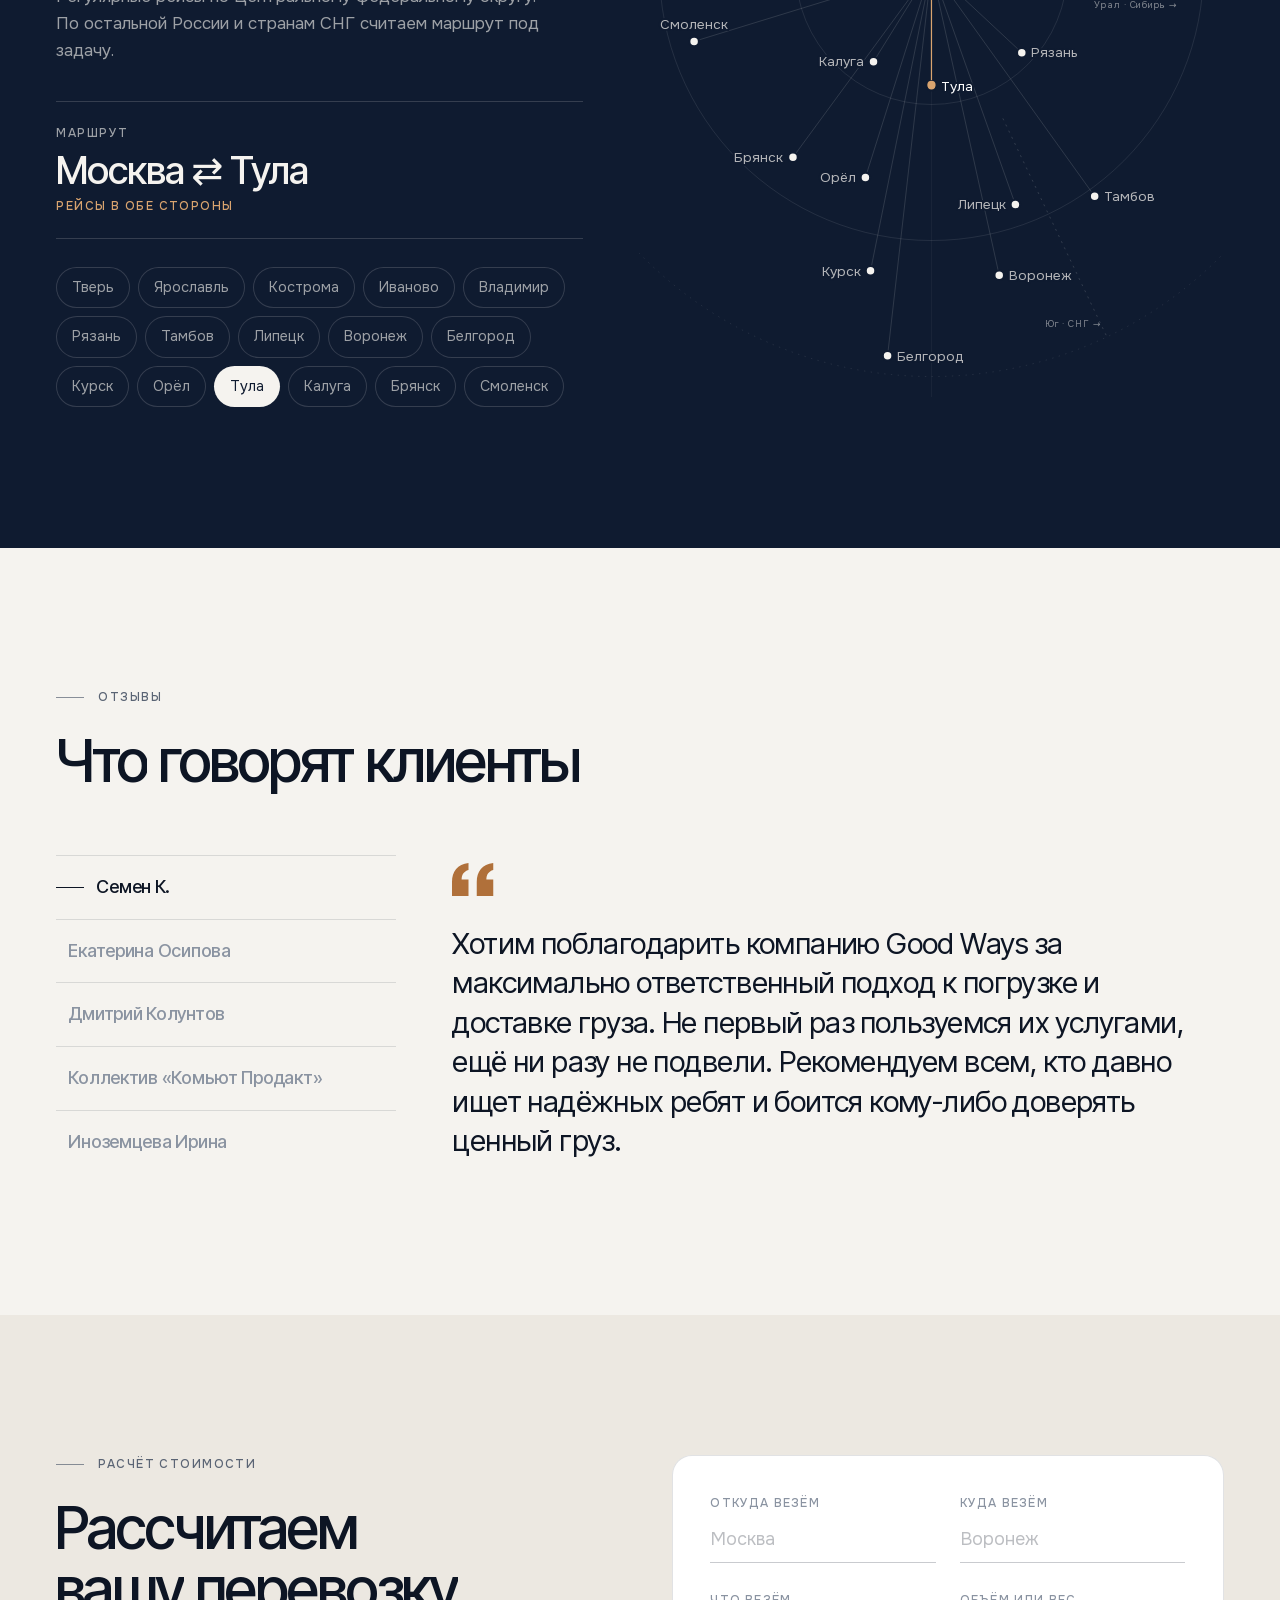
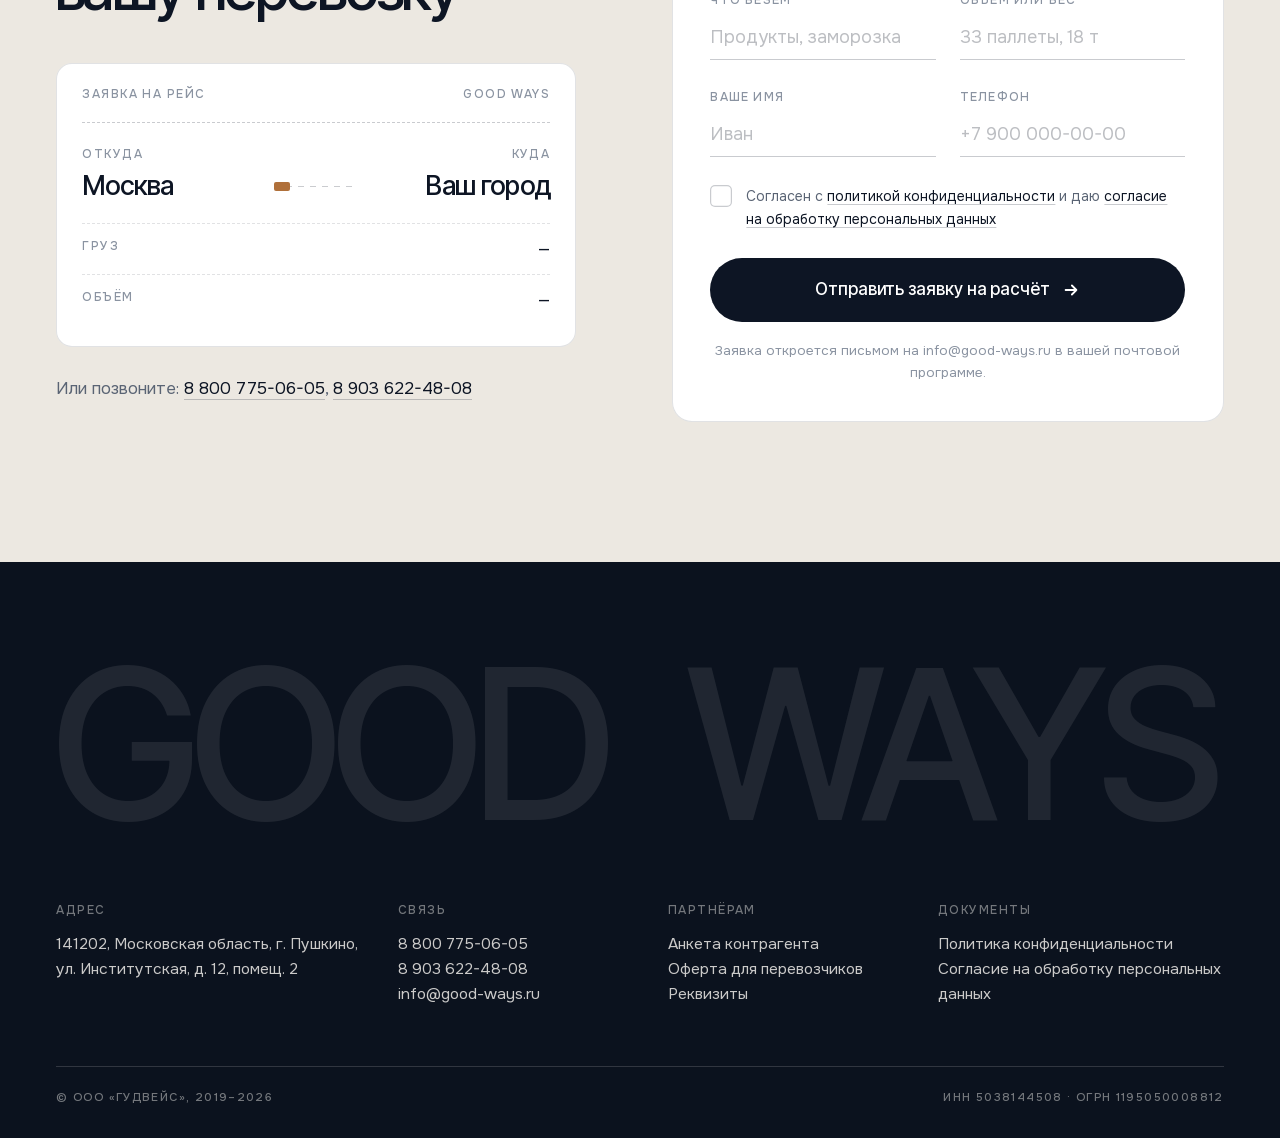
==== commit 8d054ccf: "Интро: фура проезжает по линии, буквы поднимаются за ней, экран расходится надвое Co-Authored-By: Cl" ====
--- a/index.html
+++ b/index.html
@@ -12,6 +12,7 @@
 <meta property="og:type" content="website">
 <link rel="icon" href="assets/img/favicon.svg" type="image/svg+xml">
 <link rel="preload" href="assets/fonts/inter-tight-500-cyrillic.woff2" as="font" type="font/woff2" crossorigin>
+<link rel="preload" href="assets/fonts/inter-tight-500-latin.woff2" as="font" type="font/woff2" crossorigin>
 <link rel="stylesheet" href="css/fonts.css">
 <link rel="stylesheet" href="css/style.css">
 </head>
@@ -20,10 +21,23 @@
 
 <!-- ============ ИНТРО ============ -->
 <div class="intro" aria-hidden="true">
-  <div class="intro-in">
-    <div class="intro-word"><span>GOOD</span><span>WAYS</span></div>
-    <div class="intro-line"><i></i></div>
-    <div class="intro-meta mono"><span>Транспортная компания</span><span class="intro-pct">000</span><span>с 2019 года</span></div>
+  <div class="intro-half intro-top"></div>
+  <div class="intro-half intro-bot"></div>
+  <div class="intro-c">
+    <div class="intro-word"><span class="il"><i>G</i></span><span class="il"><i>O</i></span><span class="il"><i>O</i></span><span class="il"><i>D</i></span><span class="il il-gap"><i>W</i></span><span class="il"><i>A</i></span><span class="il"><i>Y</i></span><span class="il"><i>S</i></span></div>
+    <div class="intro-meta mono"><div><span>Транспортная компания</span><span>с 2019 года</span></div></div>
+  </div>
+  <div class="intro-road">
+    <div class="intro-trail"><i></i></div>
+    <svg class="intro-truck" viewBox="0 0 120 40">
+      <rect x="1.5" y="4" width="80" height="24" rx="1.5" fill="#fff" stroke="#1B2435" stroke-width="1.5"/>
+      <path d="M1.5 9H81.5" stroke="#1B2435" stroke-opacity=".25" stroke-width="1"/>
+      <path d="M6 28.75H112" stroke="#1B2435" stroke-width="2.5" stroke-linecap="round"/>
+      <path d="M86 28V13q0-2.5 2.5-2.5H102q3 0 4.4 2.8l3.8 7.6q1.3 2.3 1.3 4.9V28Z" fill="#13264A"/>
+      <path d="M96 14h5.6q1.6 0 2.3 1.5l2.6 5.5H96Z" fill="#C9D6E2"/>
+      <g fill="#1B2435"><circle cx="15" cy="33" r="6"/><circle cx="29" cy="33" r="6"/><circle cx="74" cy="33" r="6"/><circle cx="103" cy="33" r="6"/></g>
+      <g fill="#C9CED5"><circle cx="15" cy="33" r="2.4"/><circle cx="29" cy="33" r="2.4"/><circle cx="74" cy="33" r="2.4"/><circle cx="103" cy="33" r="2.4"/></g>
+    </svg>
   </div>
 </div>
 
--- a/css/style.css
+++ b/css/style.css
@@ -59,20 +59,46 @@
 }
 
 /* ---------- интро ---------- */
-.intro{position:fixed;inset:0;z-index:100;background:var(--paper);display:grid;place-items:center;clip-path:inset(0 0 0 0);transition:clip-path 1.1s var(--ease2)}
-.intro-in{width:min(420px,78vw);text-align:center}
-.intro-word{display:flex;justify-content:center;gap:.24em;font-family:var(--fh);font-weight:500;font-size:clamp(34px,6vw,56px);letter-spacing:-.035em;line-height:1.1;overflow:hidden}
-.intro-word span{display:block;animation:rise 1s var(--ease) both}
-.intro-word span+span{animation-delay:.08s}
-@keyframes rise{from{transform:translateY(110%)}}
-.intro-line{height:1px;background:var(--line);margin:22px 0 14px;overflow:hidden}
-.intro-line i{display:block;height:100%;background:var(--ink);transform-origin:left;transform:scaleX(var(--p,0))}
-.intro-meta{display:flex;justify-content:space-between;color:var(--soft)}
-.intro-pct{display:none}
-body:not(.is-loading) .intro{clip-path:inset(0 0 100% 0);pointer-events:none}
+/* Линия посередине — дорога. Фура проезжает экран, за ней поднимаются буквы,
+   потом экран расходится по этой линии надвое. Всё на transform, тайминг букв считает JS. */
+.intro{position:fixed;inset:0;z-index:100;overflow:hidden;--itw:clamp(66px,7.4vw,108px);--idur:1.5s;--idel:.15s;--iease:cubic-bezier(.3333,.2333,.6667,.5667)}
+.intro-half{position:absolute;left:0;right:0;background:var(--paper);transition:transform 1.05s var(--ease2);will-change:transform}
+.intro-top{top:0;height:50%;border-bottom:1px solid var(--line);z-index:1}
+.intro-bot{top:calc(50% - 1px);bottom:0}
+.intro-c{position:absolute;z-index:2;left:50%;bottom:50%;transform:translateX(-50%);display:flex;flex-direction:column;align-items:center}
+.intro-word{display:flex;font-family:var(--fh);font-weight:500;font-size:clamp(52px,9vw,96px);letter-spacing:-.035em;line-height:1;margin-bottom:calc(var(--itw)/3 + 14px);transition:transform 1.05s var(--ease2)}
+.il{display:block;clip-path:inset(-.3em -.3em 0 -.3em)}
+.il-gap{margin-left:.22em}
+.il i{display:block;font-style:normal;transform:translateY(105%)}
+.intro.is-short .il i{transform:none}
+.intro.is-short .intro-meta span{opacity:1}
+.intro-meta{align-self:stretch;height:0;color:var(--soft);transition:transform 1.05s var(--ease2)}
+.intro-meta>div{position:relative;top:18px;display:flex;justify-content:space-between;gap:20px;white-space:nowrap}
+.intro-meta span{opacity:0}
+.intro-road{position:absolute;z-index:3;left:0;right:0;top:50%;height:0}
+.intro-trail{position:absolute;left:calc(var(--itw)*-1);right:0;top:-1.5px;height:1.5px;transform-origin:right;transition:transform .6s var(--ease)}
+.intro-trail i{display:block;height:100%;background:var(--accent);transform-origin:left;transform:scaleX(0)}
+.intro-truck{position:absolute;left:0;bottom:0;width:var(--itw);height:auto;max-width:none;transform:translate3d(-100%,0,0)}
+.intro.is-go .intro-truck{animation:iDrive var(--idur) var(--iease) var(--idel) both}
+.intro.is-go .intro-trail i{animation:iTrail var(--idur) var(--iease) var(--idel) both}
+.intro.is-go .il i{animation:iRise .9s var(--ease) var(--d,0ms) both}
+.intro.is-go .intro-meta span{animation:iFade .9s ease .25s both}
+.intro.is-go .intro-meta span+span{animation-delay:.45s}
+@keyframes iDrive{to{transform:translate3d(100vw,0,0)}}
+@keyframes iTrail{to{transform:scaleX(1)}}
+@keyframes iRise{to{transform:none}}
+@keyframes iFade{to{opacity:1}}
+body:not(.is-loading) .intro{pointer-events:none;visibility:hidden;transition:visibility 0s 1.2s}
+body:not(.is-loading) .intro-top{transform:translate3d(0,-101%,0)}
+body:not(.is-loading) .intro-bot{transform:translate3d(0,101%,0)}
+body:not(.is-loading) .intro-word{transform:translate3d(0,-50vh,0)}
+body:not(.is-loading) .intro-meta{transform:translate3d(0,50vh,0)}
+body:not(.is-loading) .intro-trail{transform:scaleX(0)}
+@media (max-width:420px){ .intro-meta{font-size:10.5px;letter-spacing:.1em} }
+@media (max-width:359px){ .intro-word{font-size:46px} .intro-meta>div{gap:8px} }
 
 /* ---------- шапка ---------- */
-.hdr{position:fixed;z-index:50;top:0;left:0;right:0;display:flex;align-items:center;gap:26px;height:76px;padding:0 var(--pad);transition:transform .6s var(--ease),background .4s,box-shadow .4s}
+.hdr{position:fixed;z-index:50;top:0;left:0;right:0;display:flex;align-items:center;gap:26px;height:76px;padding:0 max(var(--pad),calc((100% - var(--max))/2));transition:transform .6s var(--ease),background .4s,box-shadow .4s}
 .hdr.is-scrolled{background:rgba(245,243,239,.9);-webkit-backdrop-filter:blur(16px);backdrop-filter:blur(16px);box-shadow:0 1px 0 var(--line)}
 .hdr.is-hidden{transform:translateY(-110%)}
 .logo{display:flex;align-items:center;gap:10px;font-family:var(--fh);font-weight:600;letter-spacing:-.01em;font-size:18px;margin-right:auto}
@@ -104,7 +130,7 @@
 .hero-cta{display:flex;flex-wrap:wrap;gap:12px;margin-top:32px;transition-delay:.35s}
 .is-ready .ln>span{transform:none}
 .is-ready .hero .eyebrow,.is-ready .hero-lead,.is-ready .hero-cta,.is-ready .scroll-hint{opacity:1;transform:none}
-.scroll-hint{position:absolute;z-index:4;left:var(--pad);bottom:calc(var(--road)*.5 - 8px);display:flex;align-items:center;gap:12px;color:rgba(245,243,239,.8);transition-delay:1.4s}
+.scroll-hint{position:absolute;z-index:4;left:max(var(--pad),calc((100% - var(--max))/2));bottom:calc(var(--road)*.5 - 8px);display:flex;align-items:center;gap:12px;color:rgba(245,243,239,.8);transition-delay:1.4s}
 .scroll-hint i{width:44px;height:1px;background:rgba(245,243,239,.3);position:relative;overflow:hidden}
 .scroll-hint i::after{content:"";position:absolute;inset:0;background:var(--ivory);animation:hint 2.6s var(--ease2) infinite}
 @keyframes hint{0%{transform:translateX(-100%)}60%,100%{transform:translateX(100%)}}
@@ -128,7 +154,7 @@
 .dash{--t:240px;--d:.55s;position:absolute;left:0;top:20%;height:3px;width:calc(100% + 240px);background:repeating-linear-gradient(90deg,rgba(245,243,239,.8) 0 84px,transparent 84px 240px)}
 
 /* фура: чистая иллюстрация */
-.truck{position:absolute;right:clamp(-30px,3vw,90px);bottom:calc(var(--road)*.52 - var(--tw)*.0255);width:var(--tw);height:auto;overflow:visible;z-index:2;opacity:0;transform:translate3d(-34%,0,0);transition:transform 2.4s cubic-bezier(.16,.84,.24,1),opacity .9s ease}
+.truck{position:absolute;right:calc(max(var(--pad),(100% - var(--max))/2) - var(--tw)*.065);bottom:calc(var(--road)*.52 - var(--tw)*.0255);width:var(--tw);height:auto;overflow:visible;z-index:2;opacity:0;transform:translate3d(-34%,0,0);transition:transform 2.4s cubic-bezier(.16,.84,.24,1),opacity .9s ease}
 .is-drawn .truck{opacity:1;transform:none}
 .truck .dr{stroke:#1B2435;stroke-width:1.6;stroke-linecap:round;stroke-linejoin:round;fill:none}
 .truck .thin{stroke-width:1;stroke:rgba(27,36,53,.35)}
@@ -497,7 +523,7 @@
 @media (max-width:900px){
   /* первый экран: крупная кабина, прицеп уходит за край */
   :root{--tw:min(165vw,72svh)}
-  .truck{right:5vw;max-width:none}
+  .truck{right:calc(var(--pad) - var(--tw)*.065);max-width:none}
   .hero-h{font-size:clamp(30px,9vw,54px)}
   .t-brand{font-size:52px;transform:translateX(245px)}
   .t-sub{font-size:12px;transform:translateX(245px)}
@@ -554,6 +580,35 @@
   .hero .eyebrow{font-size:11px;letter-spacing:.1em}
 }
 
+/* ============ РОВНЫЕ КРАЯ ============ */
+/* оптика: крупные буквы и цифры имеют поля внутри знака — подтягиваем к линии колонки */
+.hero-h{margin-left:-.035em}
+.h2{margin-left:-.03em}
+.fact b{margin-left:-.04em}
+.ftr-word{margin-left:-.02em}
+.ftr-word span:last-child{padding-right:.05em}
+@media (max-width:900px){
+  .bill{max-width:none}
+  .mbar{max-width:520px;margin-inline:auto}
+}
+@media (max-width:520px){
+  .btn-wide{padding:0 16px;font-size:16px;gap:8px}
+}
+/* планшет: фура видна целиком, поэтому логотип на прицепе по центру, как на десктопе */
+@media (min-width:601px) and (max-width:900px){
+  :root{--tw:min(94vw,72svh)}
+  .truck{right:calc(var(--pad) - var(--tw)*.065)}
+  .t-brand{font-size:62px;transform:none}
+  .t-sub{font-size:14px;transform:none}
+  .hero-cta .btn{flex:0 0 auto}
+  .hero-cta .btn-tel{flex:0 0 58px}
+  .f2{grid-template-columns:1fr 1fr}
+}
+@media (max-width:900px) and (min-height:900px){
+  .how-pin{align-items:center;padding-top:0}
+  .how-map svg{max-height:38svh}
+}
+
 /* ============ БЕЗ ДВИЖЕНИЯ ============ */
 @media (prefers-reduced-motion:reduce){
   html{scroll-behavior:auto}
